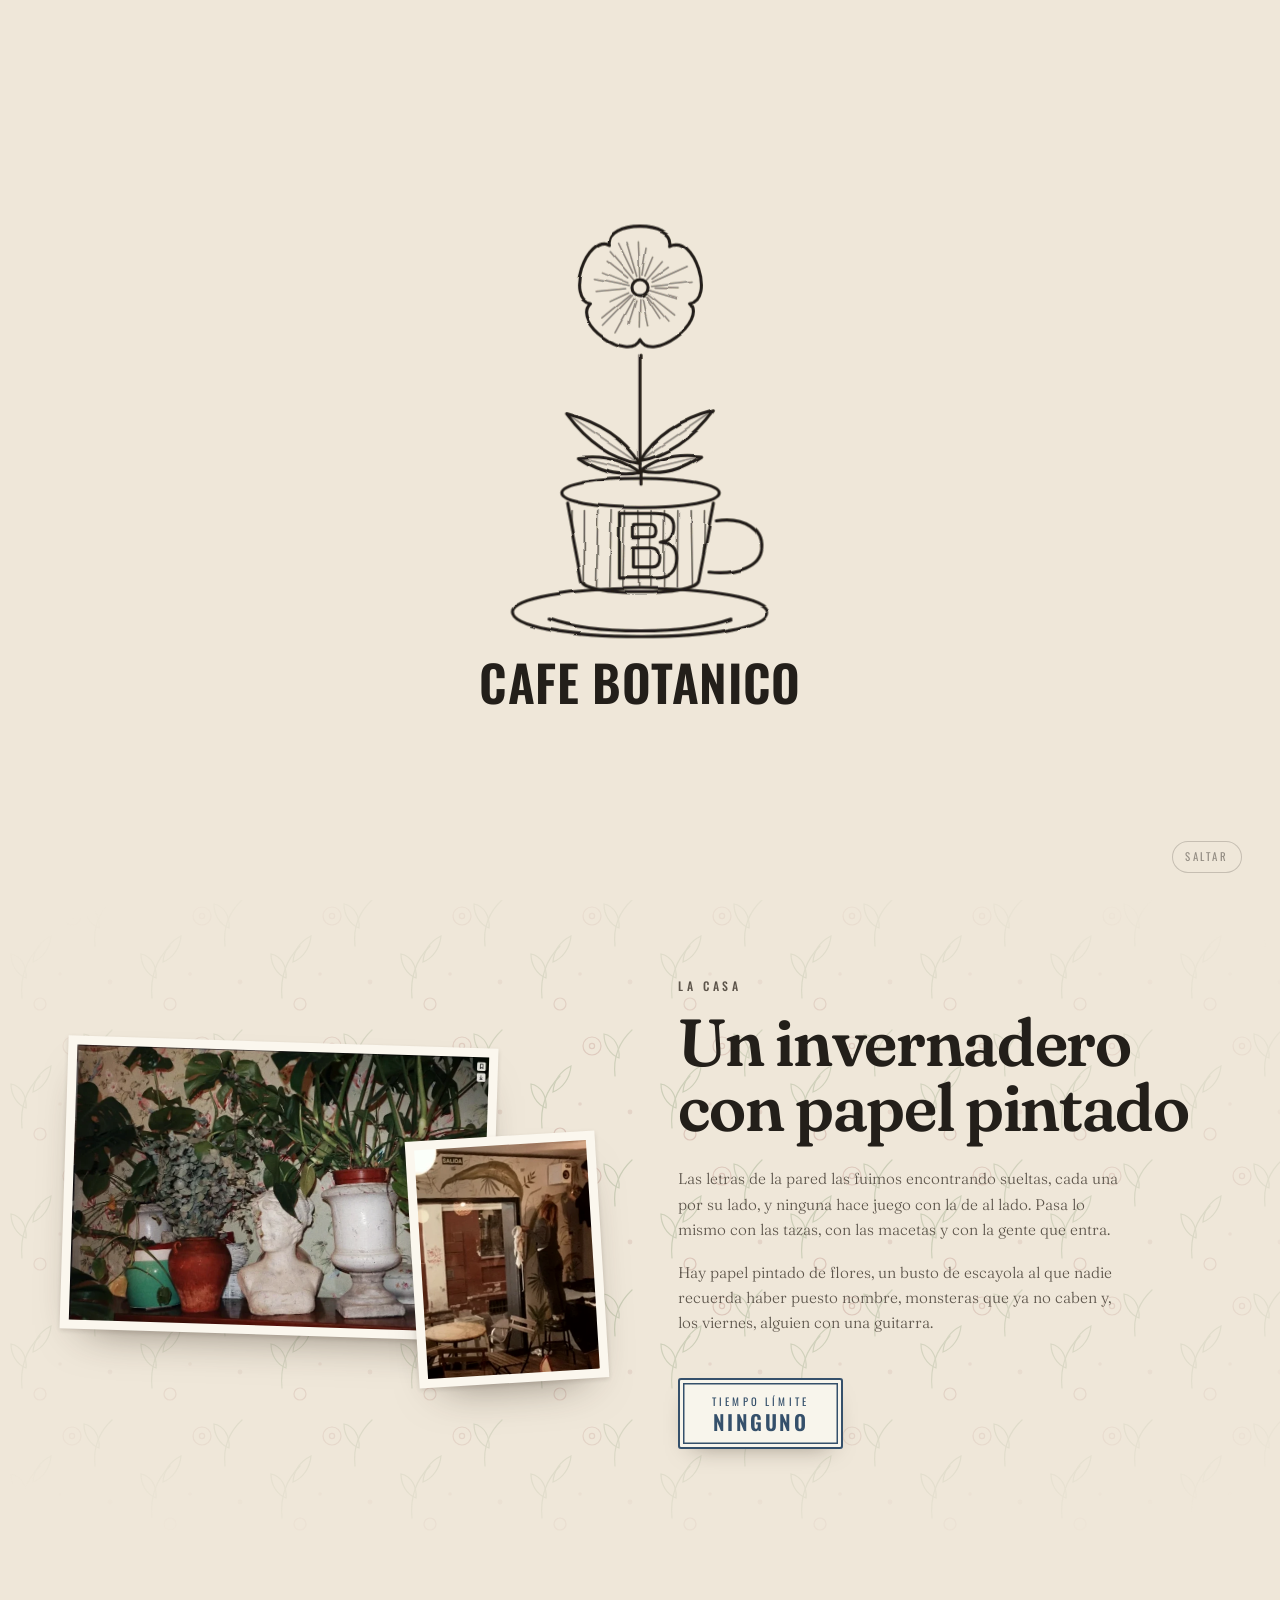
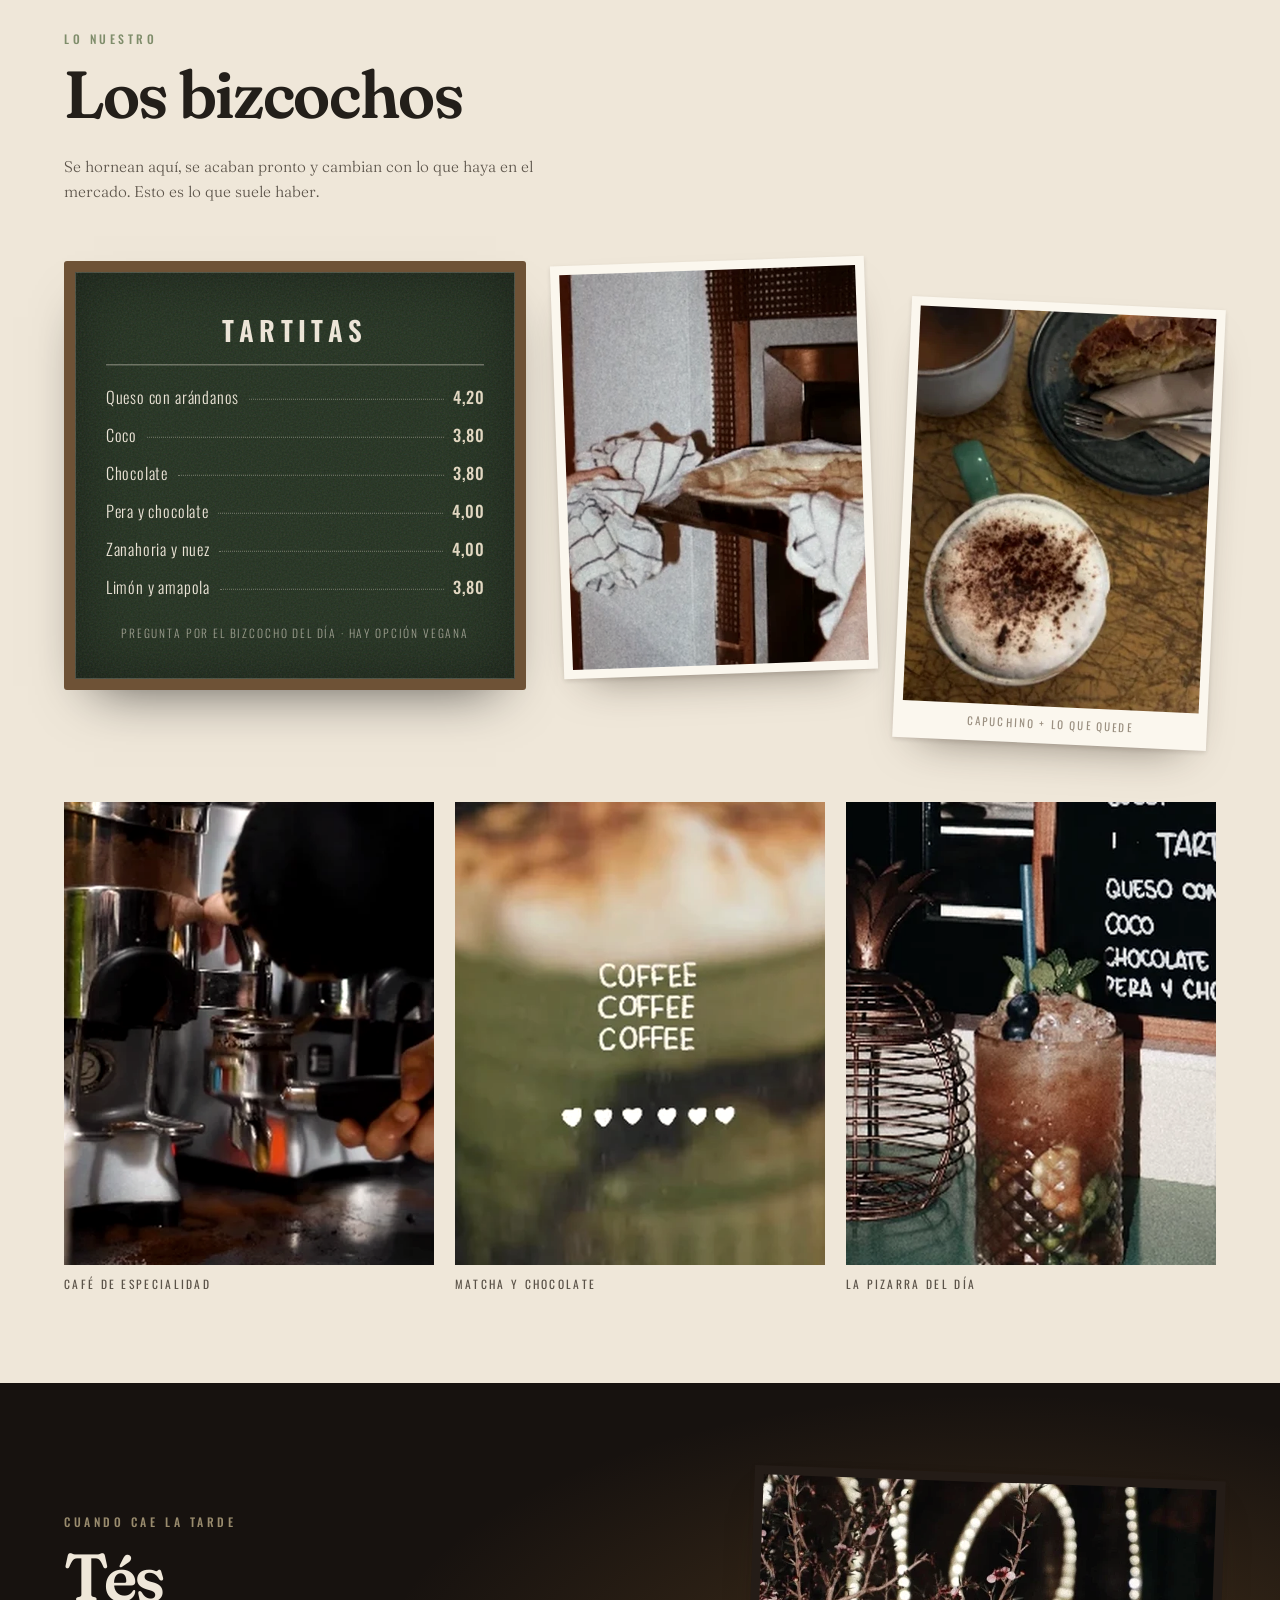
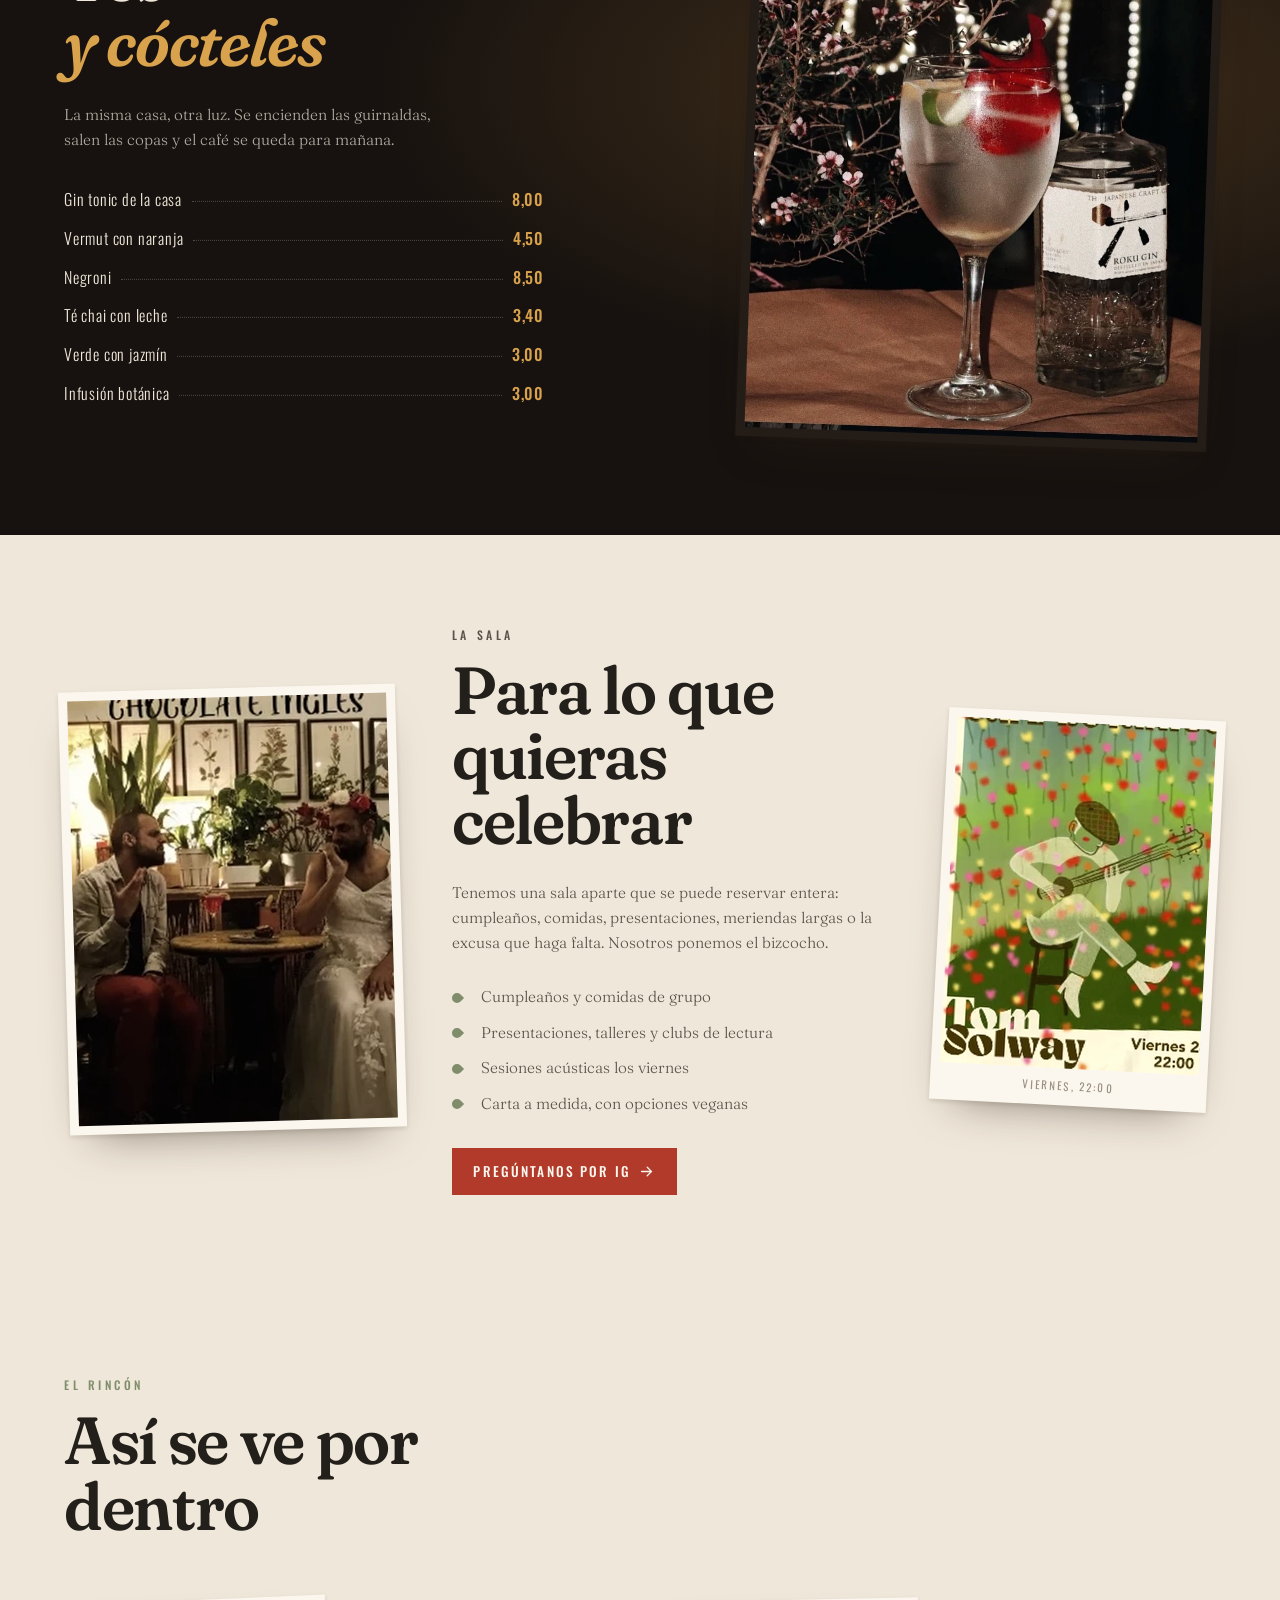
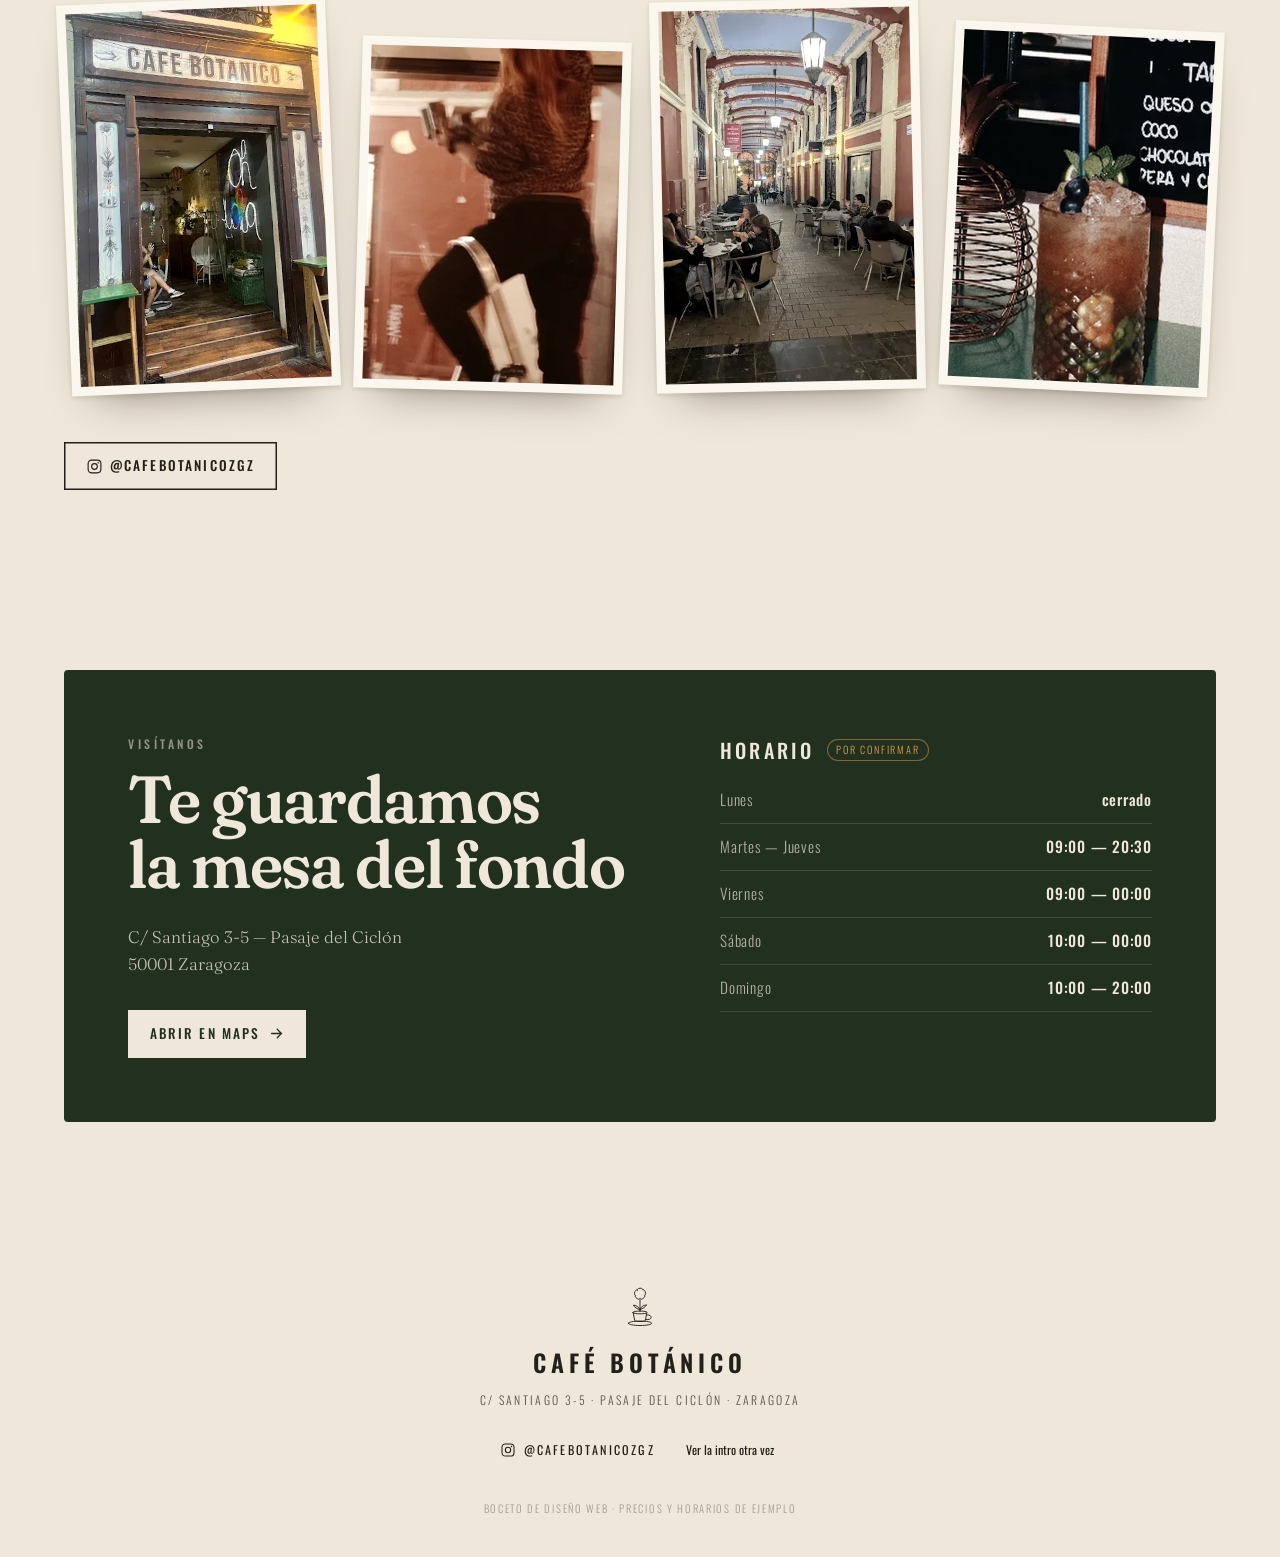
==== index.html @ 14e3fb08 "Rediseñar la web con la estética real del local Fuera la animación de la puerta: la intro es ahora s" ====
<!doctype html>
<html lang="es">
<head>
<meta charset="utf-8">
<meta name="viewport" content="width=device-width, initial-scale=1, viewport-fit=cover">
<title>Café Botánico — Zaragoza</title>
<meta name="description" content="Bizcochos caseros, plantas y café de especialidad en el Pasaje del Ciclón, Zaragoza. Tés, cócteles, sesiones acústicas y una sala para tus celebraciones.">
<meta name="theme-color" content="#EFE7D9">
<link rel="preconnect" href="https://fonts.googleapis.com">
<link rel="preconnect" href="https://fonts.gstatic.com" crossorigin>
<link href="https://fonts.googleapis.com/css2?family=Fraunces:ital,opsz,wght@0,9..144,300;0,9..144,400;0,9..144,600;0,9..144,800;1,9..144,300;1,9..144,600&family=Oswald:wght@400;500;600;700&display=swap" rel="stylesheet">
<link rel="stylesheet" href="assets/css/style.css">
</head>
<body>

<svg width="0" height="0" aria-hidden="true" style="position:absolute">
  <symbol id="mark" viewBox="0 0 300 320">
    <g fill="none" stroke="currentColor" stroke-width="7" stroke-linecap="round" stroke-linejoin="round">
      <path d="M96 212 C96 206 120 202 150 202 C180 202 204 206 204 212 C204 218 180 222 150 222 C120 222 96 218 96 212Z"/>
      <path d="M100 219 L110 272 C111 277 128 280 150 280 C172 280 189 277 190 272 L200 219"/>
      <path d="M202 231 C222 228 234 238 233 250 C232 262 217 268 197 266"/>
      <path d="M63 293 C63 284 102 277 150 277 C198 277 237 284 237 293 C237 303 198 310 150 310 C102 310 63 303 63 293Z"/>
      <path d="M150 206 L150 118"/>
      <path d="M150 192 C128 186 112 174 100 158 C124 158 142 172 150 192Z"/>
      <path d="M150 190 C172 184 188 172 200 156 C176 156 158 170 150 190Z"/>
      <path d="M129.1 43.3 C126.0 25.7 174.0 25.7 170.9 43.3 C186.7 34.9 201.5 80.5 183.8 83.0 C196.6 95.4 157.8 123.6 150.0 107.5 C142.2 123.6 103.4 95.4 116.2 83.0 C98.5 80.5 113.3 34.9 129.1 43.3 Z"/>
    </g>
  </symbol>
  <symbol id="ig" viewBox="0 0 24 24"><g fill="none" stroke="currentColor" stroke-width="1.6"><rect x="3" y="3" width="18" height="18" rx="5"/><circle cx="12" cy="12" r="4"/><circle cx="17.2" cy="6.8" r="1.1" fill="currentColor" stroke="none"/></g></symbol>
  <symbol id="arrow" viewBox="0 0 24 24"><g fill="none" stroke="currentColor" stroke-width="1.8" stroke-linecap="round"><path d="M5 12h14M13 6l6 6-6 6"/></g></symbol>
</svg>

<!-- ═══════════ INTRO: sólo el logo ═══════════ -->
<div class="intro" id="intro">
  <div class="intro__box" id="introBox">
    <svg class="logo" viewBox="0 0 300 366" role="img" aria-label="Café Botánico">
      <defs>
        <clipPath id="cuerpo">
          <path d="M100 219 L110 272 C111 277 128 280 150 280 C172 280 189 277 190 272 L200 219 Z"/>
        </clipPath>
        <filter id="lapiz" x="-12%" y="-12%" width="124%" height="124%">
          <feTurbulence type="fractalNoise" baseFrequency="0.035" numOctaves="2" seed="4" result="n"/>
          <feDisplacementMap in="SourceGraphic" in2="n" scale="2.1" xChannelSelector="R" yChannelSelector="G"/>
        </filter>
      </defs>
    
      <g class="logo__ink" filter="url(#lapiz)" fill="none" stroke="currentColor"
         stroke-width="2.1" stroke-linecap="round" stroke-linejoin="round">
    
        <!-- ░░ TAZA ░░ -->
        <g class="g-cup">
          <path class="d" d="M96 212 C96 206 120 202 150 202 C180 202 204 206 204 212 C204 218 180 222 150 222 C120 222 96 218 96 212Z"/>
          <path class="d body" d="M100 219 L110 272 C111 277 128 280 150 280 C172 280 189 277 190 272 L200 219"/>
          <path class="d" d="M202 231 C222 228 234 238 233 250 C232 262 217 268 197 266"/>
          <path class="d" d="M63 293 C63 284 102 277 150 277 C198 277 237 284 237 293 C237 303 198 310 150 310 C102 310 63 303 63 293Z"/>
          <path class="d" d="M88 298 C102 303 123 306 150 306 C177 306 198 303 212 298"/>
        </g>
        <g class="trama" clip-path="url(#cuerpo)">
          <line class="hair" x1="103.0" y1="224" x2="101.9" y2="276"/>
          <line class="hair" x1="112.1" y1="224" x2="112.0" y2="276"/>
          <line class="hair" x1="121.2" y1="224" x2="120.4" y2="276"/>
          <line class="hair" x1="130.3" y1="224" x2="129.4" y2="276"/>
          <line class="hair" x1="139.4" y1="224" x2="138.3" y2="276"/>
          <line class="hair" x1="148.5" y1="224" x2="149.1" y2="276"/>
          <line class="hair" x1="157.6" y1="224" x2="156.7" y2="276"/>
          <line class="hair" x1="166.7" y1="224" x2="166.1" y2="276"/>
          <line class="hair" x1="175.8" y1="224" x2="175.5" y2="276"/>
          <line class="hair" x1="184.9" y1="224" x2="185.8" y2="276"/>
          <line class="hair" x1="194.0" y1="224" x2="193.0" y2="276"/>
        </g>
    
        <!-- ░░ B perfilada ░░ -->
        <g class="g-b">
          <path class="d" d="M136 226 L136 270 L161 270 C170 270 175 265 175 256.5 C175 249.5 171 246 164.5 245.6 C170 245 173 241 173 235 C173 229 168.5 226 161 226 Z"/>
          <path class="d" d="M145.5 233.5 L145.5 242 L158 242 C160.5 242 161.5 240.5 161.5 238 C161.5 235.5 160.5 233.5 158 233.5 Z"/>
          <path class="d" d="M145.5 249.5 L145.5 262.5 L158.5 262.5 C161.5 262.5 163.5 260.5 163.5 256 C163.5 251.5 161.5 249.5 158.5 249.5 Z"/>
        </g>
    
        <!-- ░░ TALLO + HOJAS ░░ -->
        <g class="g-stem">
          <path class="d stem" d="M150 206 L150 118"/>
          <g class="leaves">
            <path class="d lf" d="M150.0 192.0 Q134.7 167.1 100.0 158.0 Q121.3 187.0 150.0 192.0 Z"/>
            <path class="d lf" d="M150.0 198.0 Q133.6 184.8 108.0 188.0 Q129.4 202.4 150.0 198.0 Z"/>
            <path class="d lf" d="M150.0 190.0 Q178.7 185.0 200.0 156.0 Q165.3 165.1 150.0 190.0 Z"/>
            <path class="d lf" d="M150.0 197.0 Q170.6 201.4 192.0 187.0 Q166.4 183.8 150.0 197.0 Z"/>
          </g>
        </g>
        <g class="venas">
          <line class="hair" x1="150.0" y1="192.0" x2="103.3" y2="160.2"/>
          <line class="hair" x1="150.0" y1="198.0" x2="111.9" y2="188.9"/>
          <line class="hair" x1="150.0" y1="190.0" x2="196.7" y2="158.2"/>
          <line class="hair" x1="150.0" y1="197.0" x2="188.1" y2="187.9"/>
        </g>
    
        <!-- ░░ FLOR ░░ -->
        <g class="g-flower">
          <path class="d petalos" d="M129.1 43.3 C126.0 25.7 174.0 25.7 170.9 43.3 C186.7 34.9 201.5 80.5 183.8 83.0 C196.6 95.4 157.8 123.6 150.0 107.5 C142.2 123.6 103.4 95.4 116.2 83.0 C98.5 80.5 113.3 34.9 129.1 43.3 Z"/>
          <circle class="d ojo" cx="150" cy="72" r="5.5"/>
          <g class="rayas">
          <line class="hair" x1="149.8" y1="65.3" x2="148.9" y2="40.9"/>
          <line class="hair" x1="151.3" y1="63.4" x2="154.1" y2="45.2"/>
          <line class="hair" x1="153.3" y1="64.1" x2="158.6" y2="51.2"/>
          <line class="hair" x1="154.1" y1="67.2" x2="165.2" y2="54.4"/>
          <line class="hair" x1="158.2" y1="66.1" x2="169.3" y2="58.2"/>
          <line class="hair" x1="158.3" y1="68.3" x2="182.2" y2="57.6"/>
          <line class="hair" x1="157.9" y1="71.2" x2="185.5" y2="68.3"/>
          <line class="hair" x1="160.3" y1="72.3" x2="176.0" y2="72.7"/>
          <line class="hair" x1="156.3" y1="73.9" x2="175.2" y2="79.5"/>
          <line class="hair" x1="155.4" y1="76.3" x2="173.6" y2="90.7"/>
          <line class="hair" x1="155.0" y1="78.0" x2="169.0" y2="94.8"/>
          <line class="hair" x1="153.4" y1="77.3" x2="163.5" y2="92.9"/>
          <line class="hair" x1="151.6" y1="80.0" x2="155.3" y2="97.9"/>
          <line class="hair" x1="149.9" y1="80.3" x2="149.5" y2="98.2"/>
          <line class="hair" x1="147.2" y1="81.1" x2="142.4" y2="96.3"/>
          <line class="hair" x1="145.9" y1="79.6" x2="133.6" y2="102.1"/>
          <line class="hair" x1="144.8" y1="77.3" x2="125.1" y2="97.6"/>
          <line class="hair" x1="143.7" y1="77.1" x2="124.7" y2="92.6"/>
          <line class="hair" x1="142.3" y1="75.6" x2="129.6" y2="81.5"/>
          <line class="hair" x1="140.2" y1="72.8" x2="120.1" y2="74.6"/>
          <line class="hair" x1="142.6" y1="70.5" x2="118.9" y2="65.7"/>
          <line class="hair" x1="141.7" y1="68.7" x2="123.7" y2="61.4"/>
          <line class="hair" x1="141.6" y1="65.3" x2="127.6" y2="54.1"/>
          <line class="hair" x1="146.0" y1="67.1" x2="129.7" y2="47.5"/>
          <line class="hair" x1="145.2" y1="62.1" x2="135.4" y2="41.9"/>
          <line class="hair" x1="147.8" y1="64.4" x2="141.1" y2="41.9"/>
          </g>
        </g>
      </g>
    
      <text class="logo__word" x="150" y="356" text-anchor="middle">CAFE BOTANICO</text>
    </svg>
  </div>
  <button class="intro__skip" id="skip" type="button">Saltar</button>
</div>

<!-- ═══════════ HEADER ═══════════ -->
<header class="hdr" id="hdr">
  <a class="hdr__brand" href="#top"><svg class="hdr__mark"><use href="#mark"/></svg><span>Café Botánico</span></a>
  <nav class="hdr__nav">
    <a href="#casa">La casa</a>
    <a href="#bizcochos">Bizcochos</a>
    <a href="#noche">Tés y cócteles</a>
    <a href="#sala">La sala</a>
    <a href="#visita">Visítanos</a>
  </nav>
  <a class="hdr__ig" href="https://www.instagram.com/cafebotanicozgz/" target="_blank" rel="noopener" aria-label="Instagram"><svg><use href="#ig"/></svg></a>
  <button class="hdr__burger" id="burger" type="button" aria-label="Menú"><i></i><i></i></button>
</header>
<div class="drawer" id="drawer">
  <a href="#casa">La casa</a><a href="#bizcochos">Bizcochos</a><a href="#noche">Tés y cócteles</a>
  <a href="#sala">La sala</a><a href="#visita">Visítanos</a>
  <a href="https://www.instagram.com/cafebotanicozgz/" target="_blank" rel="noopener">@cafebotanicozgz</a>
</div>

<main id="top">

<!-- ═══════════ HERO ═══════════ -->
<section class="hero">
  <div class="hero__txt">
    <p class="kicker rv">Pasaje del Ciclón · Zaragoza</p>
    <p class="hero__cafe rv">Café</p>
    <h1 class="word rv" aria-label="Botánico">
      <span class="l l1">B</span><span class="l l2">O</span><span class="l l3">T</span><span class="l l4">Á</span><span class="l l5">N</span><span class="l l6">I</span><span class="l l7">C</span><span class="l l8">O</span>
    </h1>
    <p class="lead rv">Bizcochos y tartitas que salen del horno aquí mismo. Café por la mañana, té por la tarde y cócteles cuando el pasaje se queda a media luz.</p>
    <div class="row rv">
      <a class="btn" href="#bizcochos">Los bizcochos <svg><use href="#arrow"/></svg></a>
      <a class="btn btn--line" href="#sala">Reservar la sala</a>
    </div>
  </div>

  <div class="hero__pic rv">
    <figure class="print print--tape" style="--rot:-2.2deg">
      <img src="assets/img/letras.webp" alt="Pared del café con las letras de BOTANICO recuperadas, cada una de un tipo distinto, entre plantas" width="909" height="480">
      <figcaption>la pared de las letras</figcaption>
    </figure>
    <svg class="hero__seal" viewBox="0 0 300 320" aria-hidden="true"><use href="#mark"/></svg>
  </div>
</section>

<!-- ═══════════ CINTA ═══════════ -->
<div class="tape" aria-hidden="true">
  <div class="tape__row">
    <span>bizcochos caseros ✿ café de especialidad ✿ tés ✿ cócteles ✿ sesiones acústicas ✿ mucha planta ✿ </span>
    <span>bizcochos caseros ✿ café de especialidad ✿ tés ✿ cócteles ✿ sesiones acústicas ✿ mucha planta ✿ </span>
  </div>
</div>

<!-- ═══════════ LA CASA ═══════════ -->
<section class="sec casa" id="casa">
  <div class="casa__pics">
    <figure class="print rv" style="--rot:1.8deg">
      <img src="assets/img/papel.webp" alt="Rincón del café: papel pintado floral, un busto de escayola y macetas de barro entre monsteras" width="910" height="607">
    </figure>
    <figure class="print print--sm rv" style="--rot:-3.5deg">
      <img src="assets/img/sala.webp" alt="Interior del café con mural pintado y mesas redondas">
    </figure>
  </div>
  <div class="casa__txt">
    <p class="kicker rv">La casa</p>
    <h2 class="rv">Un invernadero<br>con papel pintado</h2>
    <p class="rv">Las letras de la pared las fuimos encontrando sueltas, cada una por su lado, y ninguna hace juego con la de al lado. Pasa lo mismo con las tazas, con las macetas y con la gente que entra.</p>
    <p class="rv">Hay papel pintado de flores, un busto de escayola al que nadie recuerda haber puesto nombre, monsteras que ya no caben y, los viernes, alguien con una guitarra.</p>
    <div class="plaque rv">
      <span>Tiempo límite</span>
      <strong>ninguno</strong>
    </div>
  </div>
</section>

<!-- ═══════════ BIZCOCHOS ═══════════ -->
<section class="sec bizco" id="bizcochos">
  <header class="head rv">
    <p class="kicker">Lo nuestro</p>
    <h2>Los bizcochos</h2>
    <p class="sub">Se hornean aquí, se acaban pronto y cambian con lo que haya en el mercado. Esto es lo que suele haber.</p>
  </header>

  <div class="bizco__grid">
    <div class="board rv">
      <p class="board__t">Tartitas</p>
      <ul class="board__list">
        <li><span>Queso con arándanos</span><b>4,20</b></li>
        <li><span>Coco</span><b>3,80</b></li>
        <li><span>Chocolate</span><b>3,80</b></li>
        <li><span>Pera y chocolate</span><b>4,00</b></li>
        <li><span>Zanahoria y nuez</span><b>4,00</b></li>
        <li><span>Limón y amapola</span><b>3,80</b></li>
      </ul>
      <p class="board__note">Pregunta por el bizcocho del día · hay opción vegana</p>
    </div>

    <figure class="print rv" style="--rot:-2deg">
      <img src="assets/img/bizcocho.webp" alt="Una tarta recién sacada del horno, sostenida con un paño de cocina">
    </figure>
    <figure class="print rv" style="--rot:2.6deg">
      <img src="assets/img/tarta.webp" alt="Capuchino y un trozo de tarta sobre una mesa verde">
      <figcaption>capuchino + lo que quede</figcaption>
    </figure>
  </div>

  <div class="strip">
    <div class="strip__i rv"><img src="assets/img/barra.webp" alt="Preparando un café en la máquina de espresso"><p>Café de especialidad</p></div>
    <div class="strip__i rv"><img src="assets/img/matcha.webp" alt="Matcha latte"><p>Matcha y chocolate</p></div>
    <div class="strip__i rv"><img src="assets/img/pizarra.webp" alt="Pizarra con las tartitas del día"><p>La pizarra del día</p></div>
  </div>
</section>

<!-- ═══════════ NOCHE ═══════════ -->
<section class="noche" id="noche">
  <div class="noche__in">
    <div class="noche__txt">
      <p class="kicker rv">Cuando cae la tarde</p>
      <h2 class="rv">Tés<br><em>y cócteles</em></h2>
      <p class="rv">La misma casa, otra luz. Se encienden las guirnaldas, salen las copas y el café se queda para mañana.</p>
      <ul class="list rv">
        <li><span>Gin tonic de la casa</span><b>8,00</b></li>
        <li><span>Vermut con naranja</span><b>4,50</b></li>
        <li><span>Negroni</span><b>8,50</b></li>
        <li><span>Té chai con leche</span><b>3,40</b></li>
        <li><span>Verde con jazmín</span><b>3,00</b></li>
        <li><span>Infusión botánica</span><b>3,00</b></li>
      </ul>
    </div>
    <figure class="print print--dark rv" style="--rot:2deg">
      <img src="assets/img/coctel.webp" alt="Copa con una flor roja junto a una botella de ginebra, con guirnaldas de luces al fondo" width="707" height="863">
    </figure>
  </div>
</section>

<!-- ═══════════ LA SALA ═══════════ -->
<section class="sec sala" id="sala">
  <figure class="print rv" style="--rot:-1.6deg">
    <img src="assets/img/pareja.webp" alt="Dos personas celebrando en el café, entre láminas botánicas enmarcadas">
  </figure>
  <div class="sala__txt">
    <p class="kicker rv">La sala</p>
    <h2 class="rv">Para lo que<br>quieras celebrar</h2>
    <p class="rv">Tenemos una sala aparte que se puede reservar entera: cumpleaños, comidas, presentaciones, meriendas largas o la excusa que haga falta. Nosotros ponemos el bizcocho.</p>
    <ul class="ticks rv">
      <li>Cumpleaños y comidas de grupo</li>
      <li>Presentaciones, talleres y clubs de lectura</li>
      <li>Sesiones acústicas los viernes</li>
      <li>Carta a medida, con opciones veganas</li>
    </ul>
    <a class="btn rv" href="https://www.instagram.com/cafebotanicozgz/" target="_blank" rel="noopener">Pregúntanos por IG <svg><use href="#arrow"/></svg></a>
  </div>
  <figure class="print print--sm rv" style="--rot:3deg">
    <img src="assets/img/cartel.webp" alt="Cartel de una sesión acústica en Café Botánico">
    <figcaption>viernes, 22:00</figcaption>
  </figure>
</section>

<!-- ═══════════ MURO ═══════════ -->
<section class="sec muro">
  <header class="head rv">
    <p class="kicker">El rincón</p>
    <h2>Así se ve por dentro</h2>
  </header>
  <div class="wall">
    <figure class="print rv" style="--rot:-2.4deg"><img src="assets/img/fachada.webp" alt="Fachada de Café Botánico con la puerta abierta"></figure>
    <figure class="print rv" style="--rot:1.6deg"><img src="assets/img/musica.webp" alt="Alguien tocando la guitarra en el café"></figure>
    <figure class="print rv" style="--rot:-1.2deg"><img src="assets/img/porches.webp" alt="Las mesas bajo los arcos del Pasaje del Ciclón"></figure>
    <figure class="print rv" style="--rot:2.8deg"><img src="assets/img/pizarra.webp" alt="La pizarra con las tartitas del día"></figure>
  </div>
  <a class="btn btn--line mid" href="https://www.instagram.com/cafebotanicozgz/" target="_blank" rel="noopener"><svg><use href="#ig"/></svg> @cafebotanicozgz</a>
</section>

<!-- ═══════════ VISITA ═══════════ -->
<section class="sec visita" id="visita">
  <div class="visita__card">
    <div>
      <p class="kicker rv">Visítanos</p>
      <h2 class="rv">Te guardamos<br>la mesa del fondo</h2>
      <p class="addr rv">C/ Santiago 3-5 — Pasaje del Ciclón<br>50001 Zaragoza</p>
      <div class="row rv">
        <a class="btn" href="https://maps.google.com/?q=Caf%C3%A9+Bot%C3%A1nico+Calle+Santiago+3+Zaragoza" target="_blank" rel="noopener">Abrir en Maps <svg><use href="#arrow"/></svg></a>
      </div>
    </div>
    <div class="rv">
      <p class="hrs__t">Horario <span class="ph">por confirmar</span></p>
      <ul class="hrs">
        <li><span>Lunes</span><b>cerrado</b></li>
        <li><span>Martes — Jueves</span><b>09:00 — 20:30</b></li>
        <li><span>Viernes</span><b>09:00 — 00:00</b></li>
        <li><span>Sábado</span><b>10:00 — 00:00</b></li>
        <li><span>Domingo</span><b>10:00 — 20:00</b></li>
      </ul>
    </div>
  </div>
</section>

</main>

<footer class="ftr">
  <svg class="ftr__mark"><use href="#mark"/></svg>
  <p class="ftr__name">Café Botánico</p>
  <p class="ftr__sub">C/ Santiago 3-5 · Pasaje del Ciclón · Zaragoza</p>
  <div class="ftr__links">
    <a href="https://www.instagram.com/cafebotanicozgz/" target="_blank" rel="noopener"><svg><use href="#ig"/></svg> @cafebotanicozgz</a>
    <button type="button" id="replay">Ver la intro otra vez</button>
  </div>
  <p class="ftr__note">Boceto de diseño web · precios y horarios de ejemplo</p>
</footer>

<script src="assets/js/main.js"></script>
</body>
</html>
---- assets/css/style.css ----
/* ══════════════════════════════════════════════════════════════
   CAFÉ BOTÁNICO · Zaragoza
   Estética: pared de gotelé, letras de rastro, papel pintado,
   copias de laboratorio con cinta, pizarra y grano de carrete.
   ══════════════════════════════════════════════════════════════ */

:root{
  --paper:#EFE7D9;        /* pared crema */
  --paper-2:#E5DAC6;
  --card:#FBF7EE;         /* papel de la copia */
  --ink:#231F1A;          /* negro de las letras */
  --ink-soft:#5B5349;
  --red:#B23A2B;          /* letras rojas, macetas, tapa */
  --clay:#B0674A;
  --green:#22301F;        /* monstera / pizarra */
  --sage:#7F8D6B;
  --blue:#93A8B2;         /* la C azul, los jarrones */
  --pink:#C9A49B;         /* papel pintado */
  --night:#17120F;

  --serif:'Fraunces',Georgia,serif;
  --cond:'Oswald',Impact,sans-serif;

  --pad:clamp(20px,5vw,86px);
  --e:cubic-bezier(.22,1,.36,1);
}

*,*::before,*::after{box-sizing:border-box}
html{-webkit-text-size-adjust:100%;scroll-behavior:smooth}
body{
  margin:0;color:var(--ink);background:var(--paper);
  font-family:var(--serif);font-weight:300;font-size:clamp(15.5px,1.05vw,17.5px);
  line-height:1.62;overflow-x:hidden;
}
body.lock{overflow:hidden}
img{display:block;max-width:100%}
a{color:inherit;text-decoration:none}
button{font:inherit;color:inherit;background:none;border:0;cursor:pointer}
svg{display:block}
::selection{background:var(--red);color:var(--paper)}

/* ── grano de carrete sobre todo ── */
body::after{
  content:'';position:fixed;inset:0;z-index:900;pointer-events:none;
  opacity:.14;mix-blend-mode:multiply;
  background-image:url("data:image/svg+xml,%3Csvg xmlns='http://www.w3.org/2000/svg' width='200' height='200'%3E%3Cfilter id='n'%3E%3CfeTurbulence type='fractalNoise' baseFrequency='.9' numOctaves='4'/%3E%3C/filter%3E%3Crect width='100%25' height='100%25' filter='url(%23n)'/%3E%3C/svg%3E");
}
/* ── luz difusa de la pared ── */
body::before{
  content:'';position:fixed;inset:0;z-index:-1;
  background:radial-gradient(120% 90% at 22% 8%,#F7F1E5 0%,var(--paper) 45%,#E7DCC8 100%);
}

/* ══════════ TIPOGRAFÍA ══════════ */
h1,h2{margin:0;line-height:.98;letter-spacing:-.02em;font-weight:400}
h2{
  font-family:var(--serif);font-size:clamp(2.3rem,5.2vw,4.4rem);
  font-variation-settings:'SOFT' 60,'WONK' 1;font-weight:600;padding-bottom:.06em;
}
h2 em{font-style:italic;color:var(--red);font-weight:600}
p{margin:0 0 1.15em}
h2 + p,h2 + .sub,h2 + .addr,h2 + .lead{margin-top:1.4rem}

.kicker{
  font-family:var(--cond);font-weight:500;font-size:.74rem;
  letter-spacing:.3em;text-transform:uppercase;color:var(--sage);
  margin:0 0 1.2em;
}
.lead{font-size:clamp(1.02rem,1.3vw,1.2rem);color:var(--ink-soft);max-width:36ch}
.sub{color:var(--ink-soft);max-width:48ch}

/* ══════════ BOTONES ══════════ */
.row{display:flex;flex-wrap:wrap;gap:.75rem;margin-top:2rem}
.btn{
  display:inline-flex;align-items:center;gap:.55em;
  font-family:var(--cond);font-weight:500;font-size:.84rem;
  letter-spacing:.16em;text-transform:uppercase;
  padding:.95em 1.6em;background:var(--red);color:#FBF7EE;
  transition:background .35s,transform .35s var(--e);
}
.btn svg{width:17px;height:17px;transition:transform .35s var(--e)}
.btn:hover{background:var(--ink);transform:translateY(-2px)}
.btn:hover svg{transform:translateX(4px)}
.btn--line{background:transparent;color:var(--ink);box-shadow:inset 0 0 0 1.5px var(--ink)}
.btn--line:hover{background:var(--ink);color:var(--paper)}
.mid{margin:3.2rem auto 0;width:max-content}

/* ══════════ COPIAS DE FOTO ══════════ */
.print{
  position:relative;margin:0;background:var(--card);padding:9px;
  box-shadow:0 22px 46px -26px rgba(45,33,22,.6),0 2px 5px rgba(45,33,22,.13);
  transform:rotate(var(--rot,0deg));
  transition:transform .65s var(--e),box-shadow .65s var(--e);
}
.print img{width:100%;height:100%;object-fit:cover;
  filter:saturate(.9) contrast(1.06) sepia(.08)}
.print figcaption{
  font-family:var(--cond);font-weight:400;font-size:.68rem;letter-spacing:.2em;
  text-transform:uppercase;color:#9B9081;text-align:center;padding:.85em .2em .15em;
}
.print:hover{transform:rotate(0deg) translateY(-5px);
  box-shadow:0 34px 60px -28px rgba(45,33,22,.62),0 2px 5px rgba(45,33,22,.13)}
.print--tape::before{
  content:'';position:absolute;top:-15px;left:50%;width:118px;height:30px;
  transform:translateX(-50%) rotate(-2.5deg);
  background:linear-gradient(180deg,rgba(226,210,176,.86),rgba(212,194,158,.82));
  box-shadow:0 1px 4px rgba(0,0,0,.14);
  clip-path:polygon(3% 0,97% 4%,100% 96%,0 100%);
}
.print--dark{background:#241C17}
.print--dark figcaption{color:#8A7B6B}

/* ══════════ HEADER ══════════ */
.hdr{
  position:fixed;top:0;left:0;right:0;z-index:500;
  display:flex;align-items:center;gap:2rem;
  padding:clamp(13px,2vw,24px) var(--pad);
  transition:background .45s,padding .45s var(--e),box-shadow .45s;
}
.hdr.stuck{background:rgba(239,231,217,.9);backdrop-filter:blur(12px);
  padding-top:10px;padding-bottom:10px;box-shadow:0 1px 0 rgba(35,31,26,.14)}
.hdr__brand{display:flex;align-items:center;gap:.65rem;margin-right:auto;
  font-family:var(--cond);font-weight:600;font-size:.95rem;letter-spacing:.1em;text-transform:uppercase}
.hdr__mark{width:23px;height:25px;color:var(--ink)}
.hdr__nav{display:flex;gap:1.9rem;font-family:var(--cond);font-weight:400;
  font-size:.76rem;letter-spacing:.18em;text-transform:uppercase}
.hdr__nav a{position:relative;padding:.3em 0}
.hdr__nav a::after{content:'';position:absolute;left:0;bottom:0;height:1.5px;width:0;
  background:var(--red);transition:width .4s var(--e)}
.hdr__nav a:hover::after{width:100%}
.hdr__ig svg{width:19px;height:19px}
.hdr__ig{opacity:.7;transition:opacity .3s}
.hdr__ig:hover{opacity:1}
.hdr__burger{display:none;width:28px;height:17px;flex-direction:column;justify-content:space-between}
.hdr__burger i{display:block;height:1.6px;background:currentColor;transition:transform .4s var(--e)}
.hdr.open .hdr__burger i:nth-child(1){transform:translateY(7.7px) rotate(45deg)}
.hdr.open .hdr__burger i:nth-child(2){transform:translateY(-7.7px) rotate(-45deg)}
.drawer{
  position:fixed;inset:0;z-index:490;background:var(--paper);
  display:flex;flex-direction:column;align-items:center;justify-content:center;gap:1.1rem;
  font-family:var(--cond);font-weight:500;font-size:1.7rem;letter-spacing:.06em;text-transform:uppercase;
  opacity:0;pointer-events:none;transition:opacity .4s var(--e);
}
.drawer.on{opacity:1;pointer-events:auto}

/* ══════════ HERO ══════════ */
.hero{
  display:grid;grid-template-columns:1.1fr .9fr;align-items:center;
  gap:clamp(26px,5vw,80px);
  padding:clamp(120px,16vh,180px) var(--pad) clamp(60px,9vh,100px);
}
.hero__cafe{
  font-family:var(--serif);font-weight:300;font-style:italic;
  font-size:clamp(1.6rem,3.4vw,2.9rem);color:var(--ink-soft);
  margin:0 0 -.12em;padding-left:.12em;
}

/* letras desparejadas, como las de la pared */
.word{display:flex;flex-wrap:wrap;align-items:flex-end;
  font-size:clamp(3.4rem,10.5vw,8.4rem);line-height:.92;margin:0 0 .3em}
.word .l{display:inline-block;transform-origin:50% 90%;margin-right:.035em}
.word .l:last-child{margin-right:0}
.l1{font-family:var(--cond);font-weight:700;color:var(--ink);transform:rotate(-3deg);margin-right:.07em}
.l2{font-family:var(--serif);font-weight:300;color:var(--blue);font-size:1.06em;transform:rotate(2deg) translateY(.02em)}
.l3{font-family:var(--cond);font-weight:600;color:var(--red);font-size:1.12em;transform:rotate(-1deg) translateY(-.03em);margin-right:.06em}
.l4{font-family:var(--serif);font-weight:800;font-variation-settings:'WONK' 1,'SOFT' 100;color:var(--ink);font-size:.95em;transform:rotate(3deg)}
.l5{font-family:var(--cond);font-weight:400;color:var(--sage);font-size:.8em;transform:rotate(-2deg) translateY(-.06em);margin-right:.08em}
.l6{font-family:var(--serif);font-weight:600;font-style:italic;color:var(--red);font-size:1.08em;transform:rotate(4deg);margin-right:.09em}
.l7{font-family:var(--cond);font-weight:500;color:var(--blue);font-size:.92em;transform:rotate(-4deg) translateY(.02em);margin-right:.07em}
.l8{font-family:var(--serif);font-weight:600;color:var(--clay);font-size:1.04em;transform:rotate(1.5deg)}

.hero__pic{position:relative;justify-self:center;width:min(100%,470px)}
.hero__pic .print img{aspect-ratio:909/480}
.hero__seal{
  position:absolute;right:-6%;bottom:-13%;width:clamp(74px,8.5vw,112px);
  color:var(--ink);opacity:.85;
  animation:sway 9s ease-in-out infinite;
}
@keyframes sway{0%,100%{transform:rotate(-3deg)}50%{transform:rotate(3deg)}}

/* ══════════ CINTA ══════════ */
.tape{overflow:hidden;background:var(--red);color:#F6EEDF;
  padding:.85em 0;transform:rotate(-.7deg) scale(1.04);margin:1.5rem 0}
.tape__row{display:flex;width:max-content;animation:slide 38s linear infinite}
.tape__row span{padding-right:2rem;white-space:nowrap;
  font-family:var(--cond);font-weight:400;font-size:.8rem;letter-spacing:.26em;text-transform:uppercase}
@keyframes slide{to{transform:translateX(-50%)}}

/* ══════════ SECCIONES ══════════ */
.sec{padding:clamp(66px,10vh,135px) var(--pad)}
.head{max-width:52ch;margin-bottom:clamp(34px,4.5vw,60px)}

/* ── La casa, con papel pintado al fondo ── */
.casa{position:relative;display:grid;grid-template-columns:1fr 1fr;
  gap:clamp(30px,6vw,86px);align-items:center}
.casa::before{
  content:'';position:absolute;inset:0;z-index:-1;opacity:.5;
  background-image:url("data:image/svg+xml,%3Csvg xmlns='http://www.w3.org/2000/svg' width='130' height='130' viewBox='0 0 130 130'%3E%3Cg fill='none' stroke='%23A9B596' stroke-width='1.2' stroke-linecap='round'%3E%3Cpath d='M22 112 C20 92 26 74 40 60'/%3E%3Cpath d='M26 92 C16 88 11 78 11 68 C21 70 27 80 26 92Z'/%3E%3Cpath d='M33 76 C34 64 41 55 51 50 C50 62 43 72 33 76Z'/%3E%3Cpath d='M95 60 C93 42 99 26 112 14'/%3E%3Cpath d='M99 42 C89 38 84 28 84 18 C94 20 100 30 99 42Z'/%3E%3C/g%3E%3Cg fill='none' stroke='%23C9A49B' stroke-width='1.2'%3E%3Ccircle cx='72' cy='30' r='9'/%3E%3Ccircle cx='72' cy='30' r='2.6'/%3E%3Ccircle cx='40' cy='118' r='6'/%3E%3C/g%3E%3Cg fill='%23C9A49B' opacity='.55'%3E%3Ccircle cx='110' cy='96' r='2.4'/%3E%3Ccircle cx='60' cy='88' r='1.8'/%3E%3C/g%3E%3C/svg%3E");
  -webkit-mask-image:radial-gradient(90% 75% at 50% 50%,#000 25%,transparent 78%);
  mask-image:radial-gradient(90% 75% at 50% 50%,#000 25%,transparent 78%);
}
.casa__pics{position:relative;padding-bottom:3rem}
.casa__pics .print:first-child{width:min(100%,430px)}
.casa__pics .print:first-child img{aspect-ratio:910/607}
.print--sm{position:absolute;right:0;bottom:0;width:min(46%,190px)}
.print--sm img{aspect-ratio:3/4}
.casa__txt p{color:var(--ink-soft);max-width:44ch}

/* placa esmaltada */
.plaque{
  display:inline-flex;flex-direction:column;align-items:center;gap:.1rem;
  margin-top:1.6rem;padding:.9rem 2.1rem;background:#F8F5EC;
  box-shadow:inset 0 0 0 2px #35506B,inset 0 0 0 5px #F8F5EC,inset 0 0 0 6.5px #35506B,
             0 10px 24px -14px rgba(45,33,22,.5);
  border-radius:3px;transform:rotate(-1.2deg);
}
.plaque span{font-family:var(--cond);font-weight:400;font-size:.66rem;
  letter-spacing:.3em;text-transform:uppercase;color:#35506B}
.plaque strong{font-family:var(--cond);font-weight:600;font-size:1.3rem;
  letter-spacing:.12em;text-transform:uppercase;color:#35506B;line-height:1.1}

/* ── Bizcochos ── */
.bizco__grid{display:grid;grid-template-columns:1.25fr .85fr .85fr;
  gap:clamp(18px,2.4vw,38px);align-items:start}
.bizco__grid .print img{aspect-ratio:3/4}
.bizco__grid .print:nth-of-type(2){margin-top:2.6rem}

.board{
  position:relative;background:var(--green);color:#EFE7D9;
  padding:clamp(26px,2.8vw,42px) clamp(22px,2.4vw,38px);
  border:11px solid #6E5236;border-radius:3px;
  box-shadow:inset 0 0 0 1px rgba(239,231,217,.22),
             inset 0 0 60px rgba(0,0,0,.45),
             0 26px 54px -30px rgba(0,0,0,.7);
}
.board::after{
  content:'';position:absolute;inset:0;pointer-events:none;opacity:.12;
  background-image:url("data:image/svg+xml,%3Csvg xmlns='http://www.w3.org/2000/svg' width='200' height='200'%3E%3Cfilter id='c'%3E%3CfeTurbulence type='fractalNoise' baseFrequency='.55' numOctaves='3'/%3E%3C/filter%3E%3Crect width='100%25' height='100%25' filter='url(%23c)'/%3E%3C/svg%3E");
}
.board__t{font-family:var(--cond);font-weight:600;font-size:1.7rem;
  letter-spacing:.2em;text-transform:uppercase;text-align:center;
  margin:0 0 1.3rem;padding-bottom:.7rem;
  box-shadow:0 1.5px 0 rgba(239,231,217,.35)}
.board__list{list-style:none;margin:0;padding:0;display:grid;gap:.72rem}
.board__list li{display:flex;align-items:baseline;gap:.6rem;
  font-family:var(--cond);font-weight:300;font-size:1.02rem;letter-spacing:.05em}
.board__list li span{display:flex;align-items:baseline;gap:.6rem;flex:1;min-width:0}
.board__list li span::after{content:'';flex:1;border-bottom:1px dotted rgba(239,231,217,.4);
  transform:translateY(-.26em)}
.board__list li b{font-weight:500;font-variant-numeric:tabular-nums;color:#E4D9C2}
.board__note{margin:1.5rem 0 0;font-family:var(--cond);font-weight:300;
  font-size:.72rem;letter-spacing:.16em;text-transform:uppercase;
  text-align:center;color:rgba(239,231,217,.6)}

.strip{display:grid;grid-template-columns:repeat(3,1fr);gap:clamp(12px,1.6vw,24px);
  margin-top:clamp(34px,4.5vw,64px)}
.strip__i img{width:100%;aspect-ratio:4/5;object-fit:cover;
  filter:saturate(.9) contrast(1.06) sepia(.08)}
.strip__i p{margin:.85em 0 0;font-family:var(--cond);font-weight:400;font-size:.72rem;
  letter-spacing:.2em;text-transform:uppercase;color:var(--ink-soft)}

/* ── Noche ── */
.noche{background:var(--night);color:#EFE7D9;padding:clamp(66px,10vh,135px) var(--pad);
  position:relative;overflow:hidden}
.noche::before{content:'';position:absolute;inset:0;
  background:radial-gradient(70% 55% at 78% 40%,rgba(190,132,62,.26),transparent 70%)}
.noche__in{position:relative;display:grid;grid-template-columns:1fr .78fr;
  gap:clamp(30px,6vw,90px);align-items:center;max-width:1240px;margin:0 auto}
.noche .kicker{color:#9A8C6E}
.noche h2 em{color:#D9A24C}
.noche p{color:rgba(239,231,217,.72);max-width:40ch}
.noche__in .print img{aspect-ratio:707/863}
.list{list-style:none;margin:2.2rem 0 0;padding:0;display:grid;gap:.8rem;max-width:30rem}
.list li{display:flex;align-items:baseline;gap:.6rem;
  font-family:var(--cond);font-weight:300;font-size:1rem;letter-spacing:.05em}
.list li span{display:flex;align-items:baseline;gap:.6rem;flex:1;min-width:0}
.list li span::after{content:'';flex:1;border-bottom:1px dotted rgba(239,231,217,.26);
  transform:translateY(-.26em)}
.list li b{font-weight:500;font-variant-numeric:tabular-nums;color:#D9A24C}

/* ── La sala ── */
.sala{display:grid;grid-template-columns:.85fr 1.1fr .7fr;
  gap:clamp(24px,4vw,64px);align-items:center}
.sala > .print:first-child img{aspect-ratio:3/4}
.sala .print--sm{position:static;width:100%}
.sala__txt p{color:var(--ink-soft);max-width:42ch}
.ticks{list-style:none;margin:1.8rem 0 0;padding:0;display:grid;gap:.65rem}
.ticks li{position:relative;padding-left:1.8rem;font-size:.97rem;color:var(--ink-soft)}
.ticks li::before{content:'';position:absolute;left:0;top:.56em;width:10px;height:10px;
  border-radius:50% 0 50% 50%;background:var(--sage);transform:rotate(45deg)}
.sala .btn{margin-top:2rem}

/* ── Muro ── */
.wall{display:grid;grid-template-columns:repeat(4,1fr);gap:clamp(14px,2vw,34px)}
.wall .print img{aspect-ratio:3/4}
.wall .print:nth-child(2){margin-top:clamp(18px,3vw,46px)}
.wall .print:nth-child(4){margin-top:clamp(12px,2vw,30px)}

/* ── Visita ── */
.visita__card{display:grid;grid-template-columns:1.1fr .9fr;gap:clamp(28px,5vw,78px);
  background:var(--green);color:#EFE7D9;padding:clamp(32px,5vw,74px);border-radius:4px}
.visita__card .kicker{color:rgba(239,231,217,.55)}
.addr{font-size:1.05rem;color:rgba(239,231,217,.8)}
.visita__card .btn{background:#EFE7D9;color:var(--green)}
.visita__card .btn:hover{background:var(--red);color:#FBF7EE}
.hrs__t{font-family:var(--cond);font-weight:500;font-size:1.25rem;letter-spacing:.16em;
  text-transform:uppercase;display:flex;align-items:center;gap:.8rem;flex-wrap:wrap;margin-bottom:1.3rem}
.ph{font-family:var(--cond);font-weight:300;font-size:.64rem;letter-spacing:.18em;
  text-transform:uppercase;color:#D9A24C;box-shadow:inset 0 0 0 1px rgba(217,162,76,.5);
  border-radius:999px;padding:.3em .85em;white-space:nowrap}
.hrs{list-style:none;margin:0;padding:0;display:grid;gap:.7rem}
.hrs li{display:flex;justify-content:space-between;gap:1rem;
  font-family:var(--cond);font-weight:300;font-size:.95rem;letter-spacing:.05em;
  padding-bottom:.7rem;box-shadow:0 1px 0 rgba(239,231,217,.15)}
.hrs li span{color:rgba(239,231,217,.7)}
.hrs li b{font-weight:500;font-variant-numeric:tabular-nums}

/* ── Footer ── */
.ftr{text-align:center;padding:clamp(56px,8vh,104px) var(--pad) 40px}
.ftr__mark{width:40px;height:43px;margin:0 auto 16px;color:var(--ink)}
.ftr__name{font-family:var(--cond);font-weight:600;font-size:1.5rem;
  letter-spacing:.2em;text-transform:uppercase;margin:0 0 .35em}
.ftr__sub{font-family:var(--cond);font-weight:300;font-size:.74rem;letter-spacing:.2em;
  text-transform:uppercase;color:var(--ink-soft)}
.ftr__links{display:flex;gap:1.6rem;justify-content:center;flex-wrap:wrap;margin:1.9rem 0 2.4rem;
  font-family:var(--cond);font-weight:400;font-size:.76rem;letter-spacing:.18em;text-transform:uppercase}
.ftr__links a{display:flex;align-items:center;gap:.5rem}
.ftr__links svg{width:16px;height:16px}
.ftr__links a:hover,.ftr__links button:hover{color:var(--red)}
.ftr__note{font-family:var(--cond);font-weight:300;font-size:.66rem;letter-spacing:.16em;
  text-transform:uppercase;color:rgba(35,31,26,.38);margin:0}

/* ══════════ REVELADO ══════════ */
.rv{opacity:0;transform:translateY(22px);
  transition:opacity .85s var(--e),transform .85s var(--e)}
.rv.in{opacity:1;transform:none}
.print.rv.in{transform:rotate(var(--rot,0deg))}

/* ══════════ RESPONSIVE ══════════ */
@media (max-width:980px){
  .hdr__nav,.hdr__ig{display:none}
  .hdr__burger{display:flex}
  .hero{grid-template-columns:1fr;padding-top:clamp(104px,15vh,150px)}
  .hero__pic{width:min(92%,400px);margin-top:1.6rem}
  .casa,.visita__card,.noche__in{grid-template-columns:1fr}
  .casa__pics{width:min(90%,400px);margin-inline:auto}
  .bizco__grid{grid-template-columns:1fr 1fr}
  .board{grid-column:1 / -1}
  .bizco__grid .print:nth-of-type(2){margin-top:0}
  .sala{grid-template-columns:1fr 1fr}
  .sala__txt{grid-column:1 / -1;order:-1}
  .wall{grid-template-columns:repeat(2,1fr)}
  .noche__in .print{width:min(80%,340px);margin-inline:auto}
}
@media (max-width:560px){
  .strip{grid-template-columns:1fr 1fr}
  .strip__i:last-child{display:none}
  .sala{grid-template-columns:1fr}
  .word{font-size:clamp(3rem,15vw,5rem)}
}

/* ══════════════════════════════════════════════════════════════
   INTRO — sólo el logo, dibujándose
   ══════════════════════════════════════════════════════════════ */
.intro{
  position:fixed;inset:0;z-index:1000;background:var(--paper);
  display:grid;place-items:center;overflow:hidden;
}
.intro.done{opacity:0;transform:scale(1.04);pointer-events:none;
  transition:opacity .75s var(--e),transform 1s var(--e)}
.intro__box{width:min(80vw,min(64vh,440px))}
.intro .logo{width:100%;height:auto;color:var(--ink)}
.intro .hair{stroke-width:1.05;opacity:.7}
.intro .logo__word{font-family:var(--cond);font-weight:600;
  font-size:34px;letter-spacing:.012em;fill:var(--ink)}

.intro .d{stroke-dasharray:var(--len,400);stroke-dashoffset:var(--len,400)}
@keyframes draw{to{stroke-dashoffset:0}}
@keyframes fade{to{opacity:var(--o,1)}}
@keyframes bloom{
  0%{transform:scale(.25) rotate(-20deg);opacity:0}
  60%{opacity:1}
  100%{transform:scale(1) rotate(0deg);opacity:1}
}

/* taza */
.intro .g-cup .d:nth-of-type(1){--len:300;animation:draw .62s ease-out .15s forwards}
.intro .g-cup .d:nth-of-type(2){--len:230;animation:draw .55s ease-out .45s forwards}
.intro .g-cup .d:nth-of-type(3){--len:120;animation:draw .4s ease-out .7s forwards}
.intro .g-cup .d:nth-of-type(4){--len:400;animation:draw .6s ease-out .72s forwards}
.intro .g-cup .d:nth-of-type(5){--len:150;animation:draw .4s ease-out .95s forwards}
.intro .trama{opacity:0;--o:1;animation:fade .6s ease-out 1s forwards}
/* B */
.intro .g-b .d:nth-of-type(1){--len:210;animation:draw .5s ease-out 1.05s forwards}
.intro .g-b .d:nth-of-type(2){--len:60;animation:draw .3s ease-out 1.35s forwards}
.intro .g-b .d:nth-of-type(3){--len:70;animation:draw .3s ease-out 1.45s forwards}
/* tallo y hojas */
.intro .stem{--len:95;animation:draw .5s ease-out 1.5s forwards}
.intro .leaves .lf:nth-of-type(1){--len:150;animation:draw .38s ease-out 1.85s forwards}
.intro .leaves .lf:nth-of-type(2){--len:110;animation:draw .34s ease-out 1.97s forwards}
.intro .leaves .lf:nth-of-type(3){--len:150;animation:draw .38s ease-out 1.91s forwards}
.intro .leaves .lf:nth-of-type(4){--len:110;animation:draw .34s ease-out 2.03s forwards}
.intro .venas{opacity:0;--o:.7;animation:fade .5s ease-out 2.2s forwards}
/* flor */
.intro .g-flower{transform-origin:150px 72px;transform:scale(.25) rotate(-20deg);opacity:0;
  animation:bloom .8s cubic-bezier(.2,1.25,.4,1) 2.28s forwards}
.intro .petalos{--len:330;animation:draw .62s ease-out 2.3s forwards}
.intro .ojo{--len:40;animation:draw .3s ease-out 2.7s forwards}
.intro .rayas{opacity:0;--o:.72;animation:fade .55s ease-out 2.75s forwards}
/* wordmark */
.intro .logo__word{opacity:0;animation:fade .5s ease-out 3.15s forwards}

.intro__skip{
  position:absolute;right:max(16px,3vw);bottom:max(16px,3vh);
  font-family:var(--cond);font-weight:400;font-size:.68rem;letter-spacing:.24em;
  text-transform:uppercase;color:rgba(35,31,26,.45);
  padding:.65em 1.2em;box-shadow:inset 0 0 0 1px rgba(35,31,26,.2);border-radius:999px;
  opacity:0;animation:fade .5s ease-out .8s forwards;transition:color .3s,box-shadow .3s;
}
.intro__skip:hover{color:var(--ink);box-shadow:inset 0 0 0 1px rgba(35,31,26,.5)}

@media (prefers-reduced-motion:reduce){
  *{animation-duration:.01ms !important;animation-iteration-count:1 !important;
    transition-duration:.01ms !important;scroll-behavior:auto !important}
  .rv{opacity:1;transform:none}
  .intro .d{stroke-dashoffset:0}
}
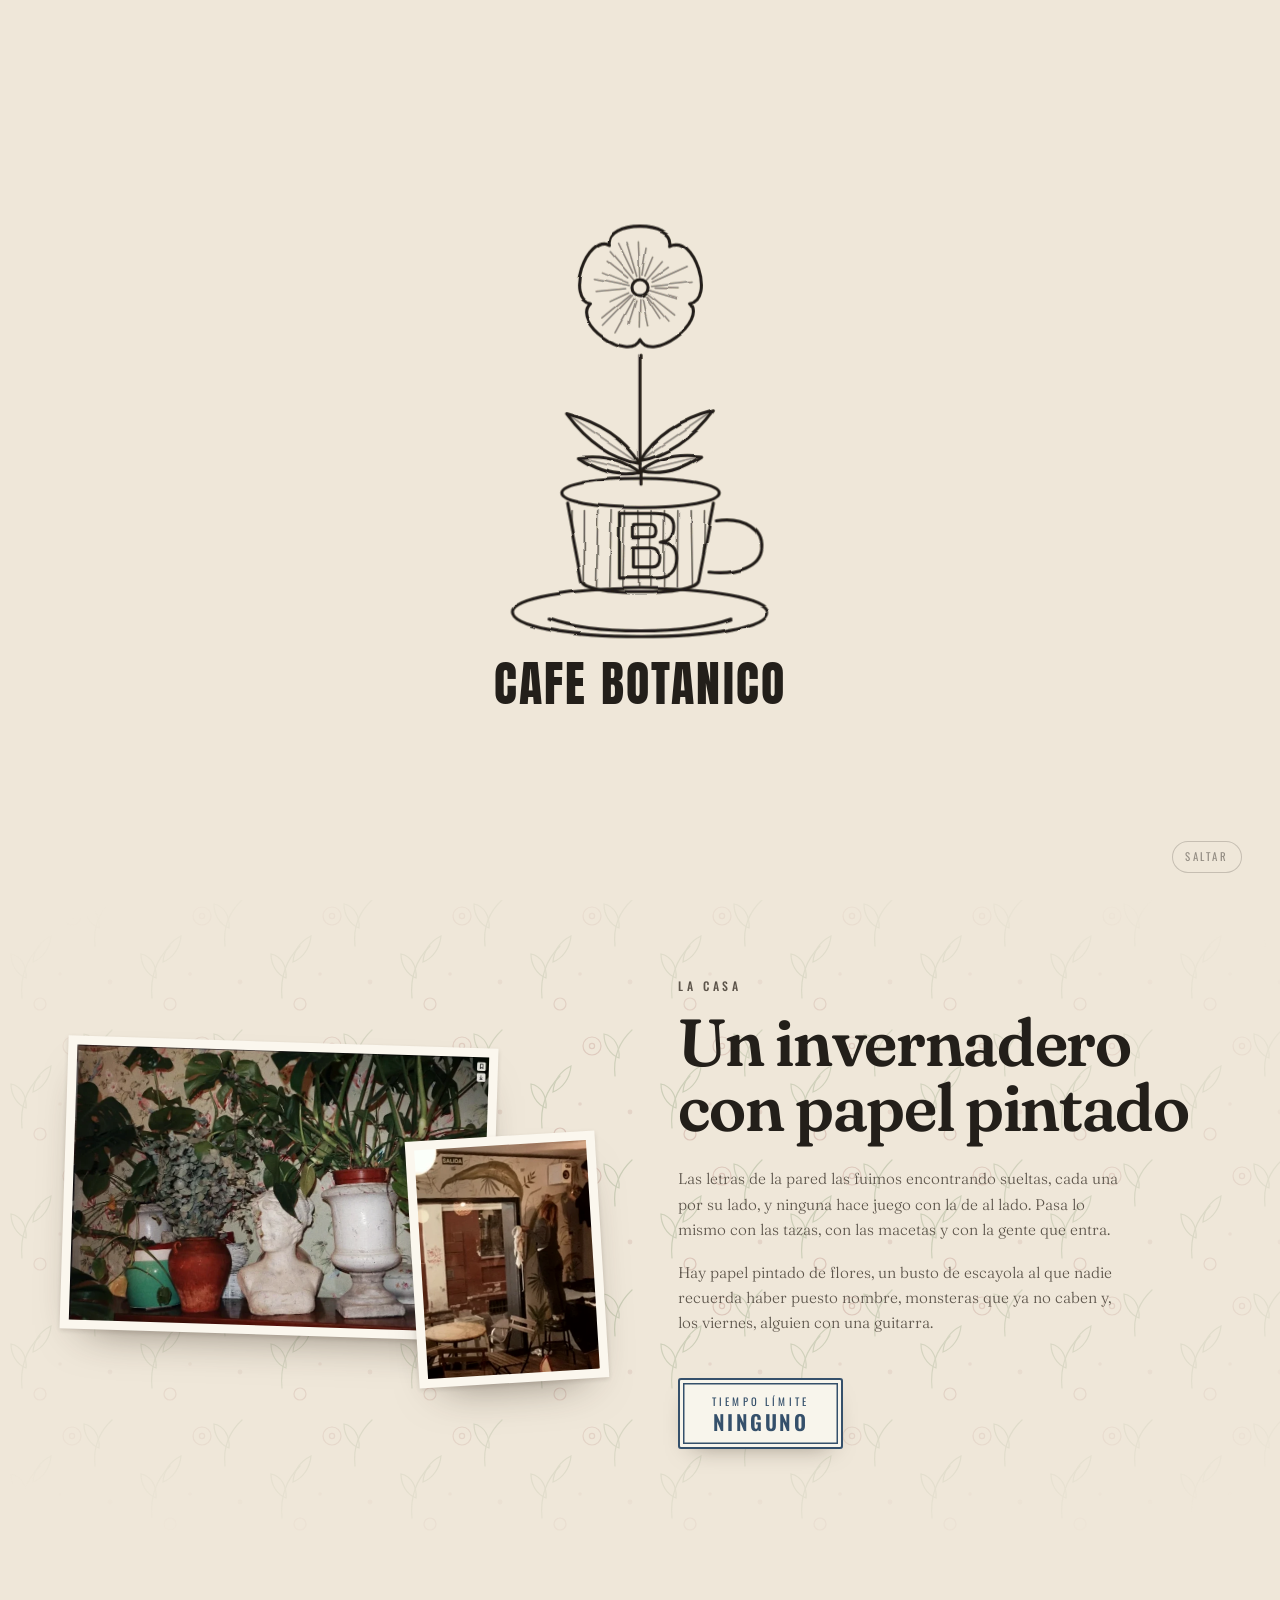
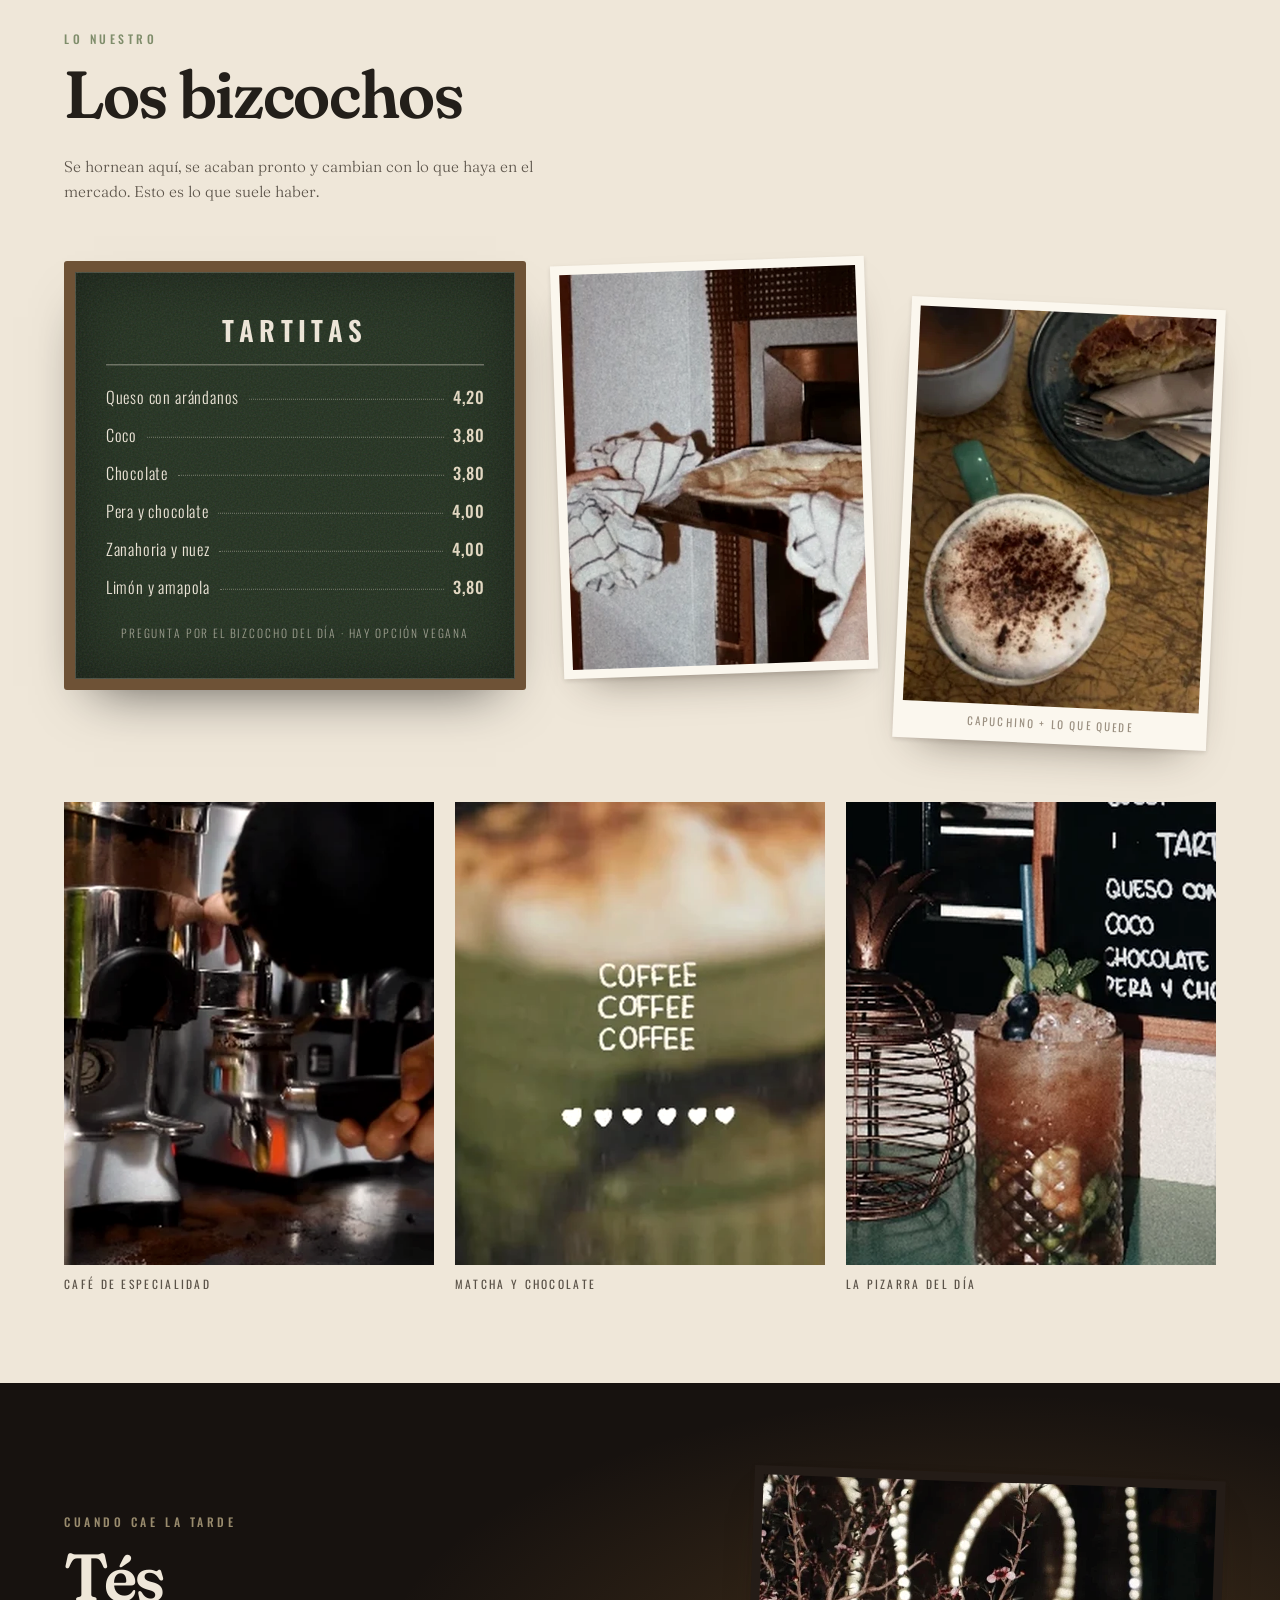
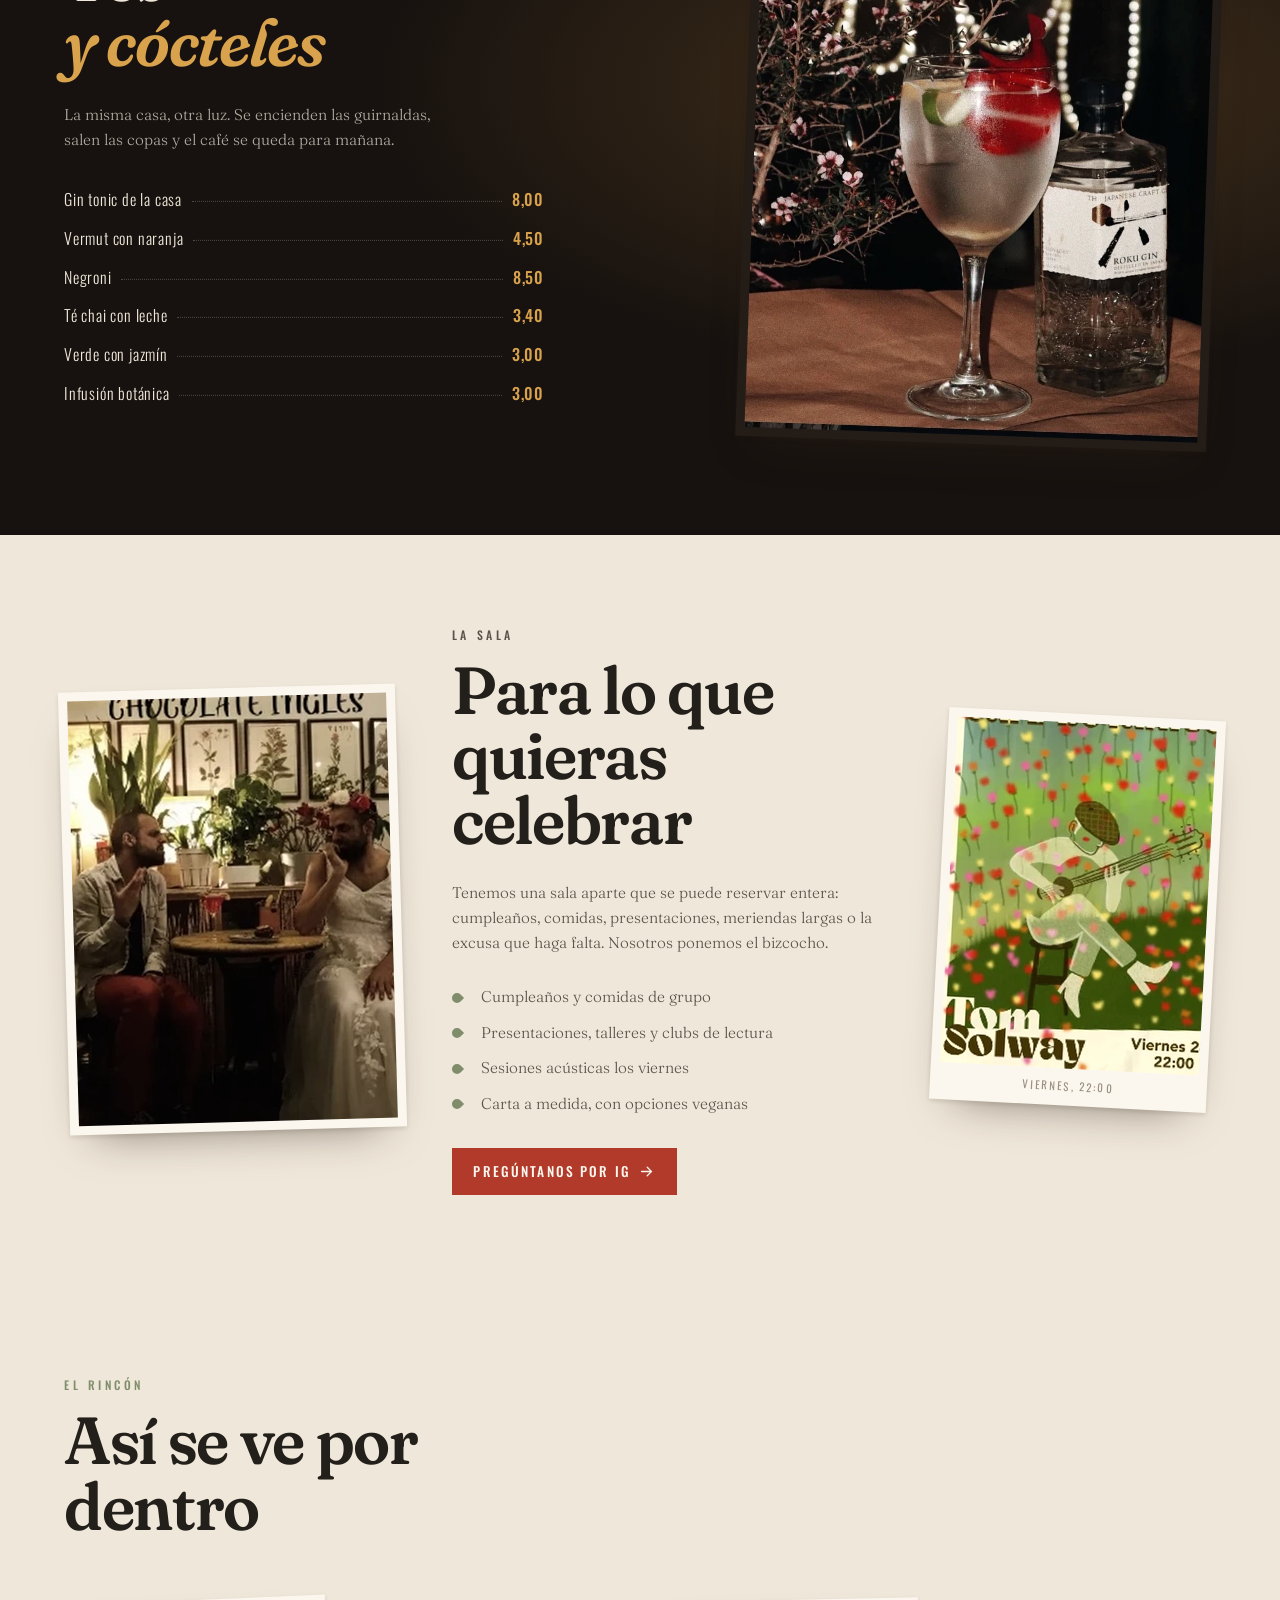
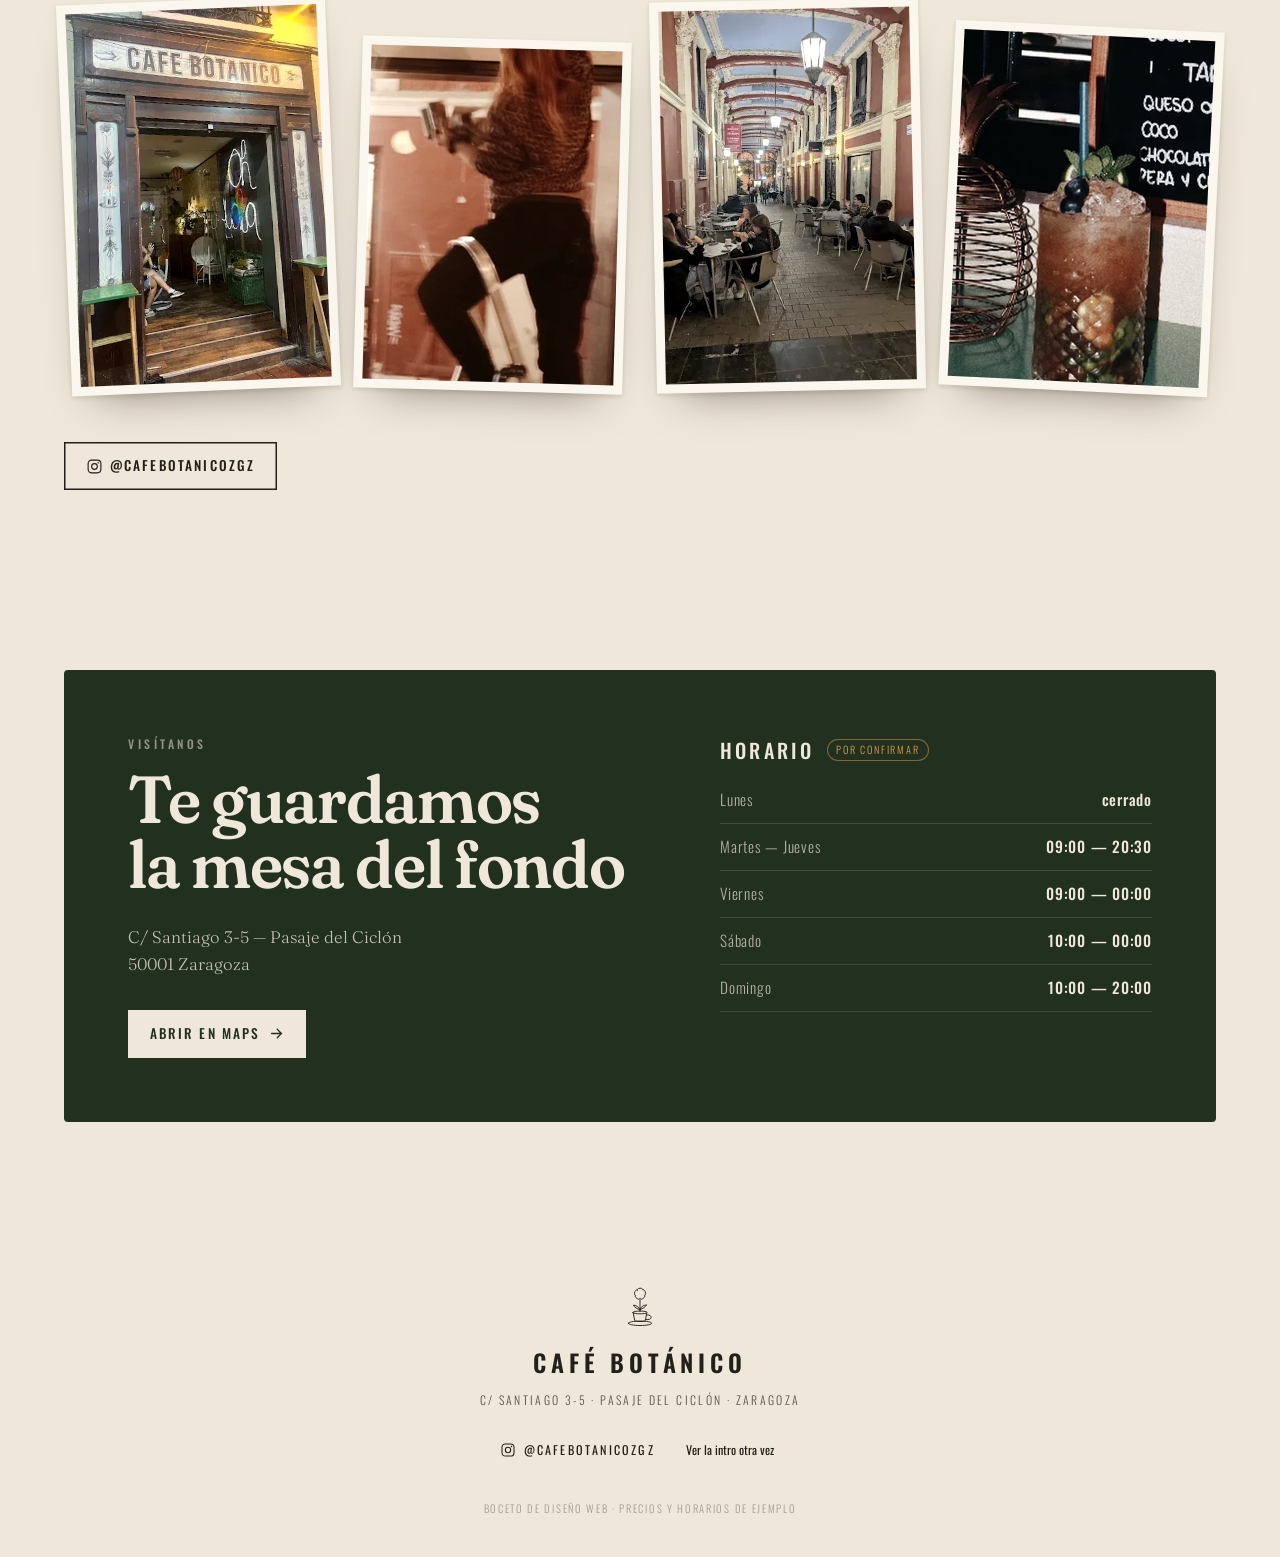
==== commit c3515d45: "Cambiar el wordmark del logo a Anton Comparadas nueve góticas condensadas contra el original del log" ====
--- a/index.html
+++ b/index.html
@@ -8,7 +8,7 @@
 <meta name="theme-color" content="#EFE7D9">
 <link rel="preconnect" href="https://fonts.googleapis.com">
 <link rel="preconnect" href="https://fonts.gstatic.com" crossorigin>
-<link href="https://fonts.googleapis.com/css2?family=Fraunces:ital,opsz,wght@0,9..144,300;0,9..144,400;0,9..144,600;0,9..144,800;1,9..144,300;1,9..144,600&family=Oswald:wght@400;500;600;700&display=swap" rel="stylesheet">
+<link href="https://fonts.googleapis.com/css2?family=Anton&family=Fraunces:ital,opsz,wght@0,9..144,300;0,9..144,400;0,9..144,600;0,9..144,800;1,9..144,300;1,9..144,600&family=Oswald:wght@400;500;600;700&display=swap" rel="stylesheet">
 <link rel="stylesheet" href="assets/css/style.css">
 </head>
 <body>
--- a/assets/css/style.css
+++ b/assets/css/style.css
@@ -371,8 +371,8 @@
 .intro__box{width:min(80vw,min(64vh,440px))}
 .intro .logo{width:100%;height:auto;color:var(--ink)}
 .intro .hair{stroke-width:1.05;opacity:.7}
-.intro .logo__word{font-family:var(--cond);font-weight:600;
-  font-size:34px;letter-spacing:.012em;fill:var(--ink)}
+.intro .logo__word{font-family:'Anton',Impact,sans-serif;font-weight:400;
+  font-size:33px;letter-spacing:.045em;fill:var(--ink)}
 
 .intro .d{stroke-dasharray:var(--len,400);stroke-dashoffset:var(--len,400)}
 @keyframes draw{to{stroke-dashoffset:0}}
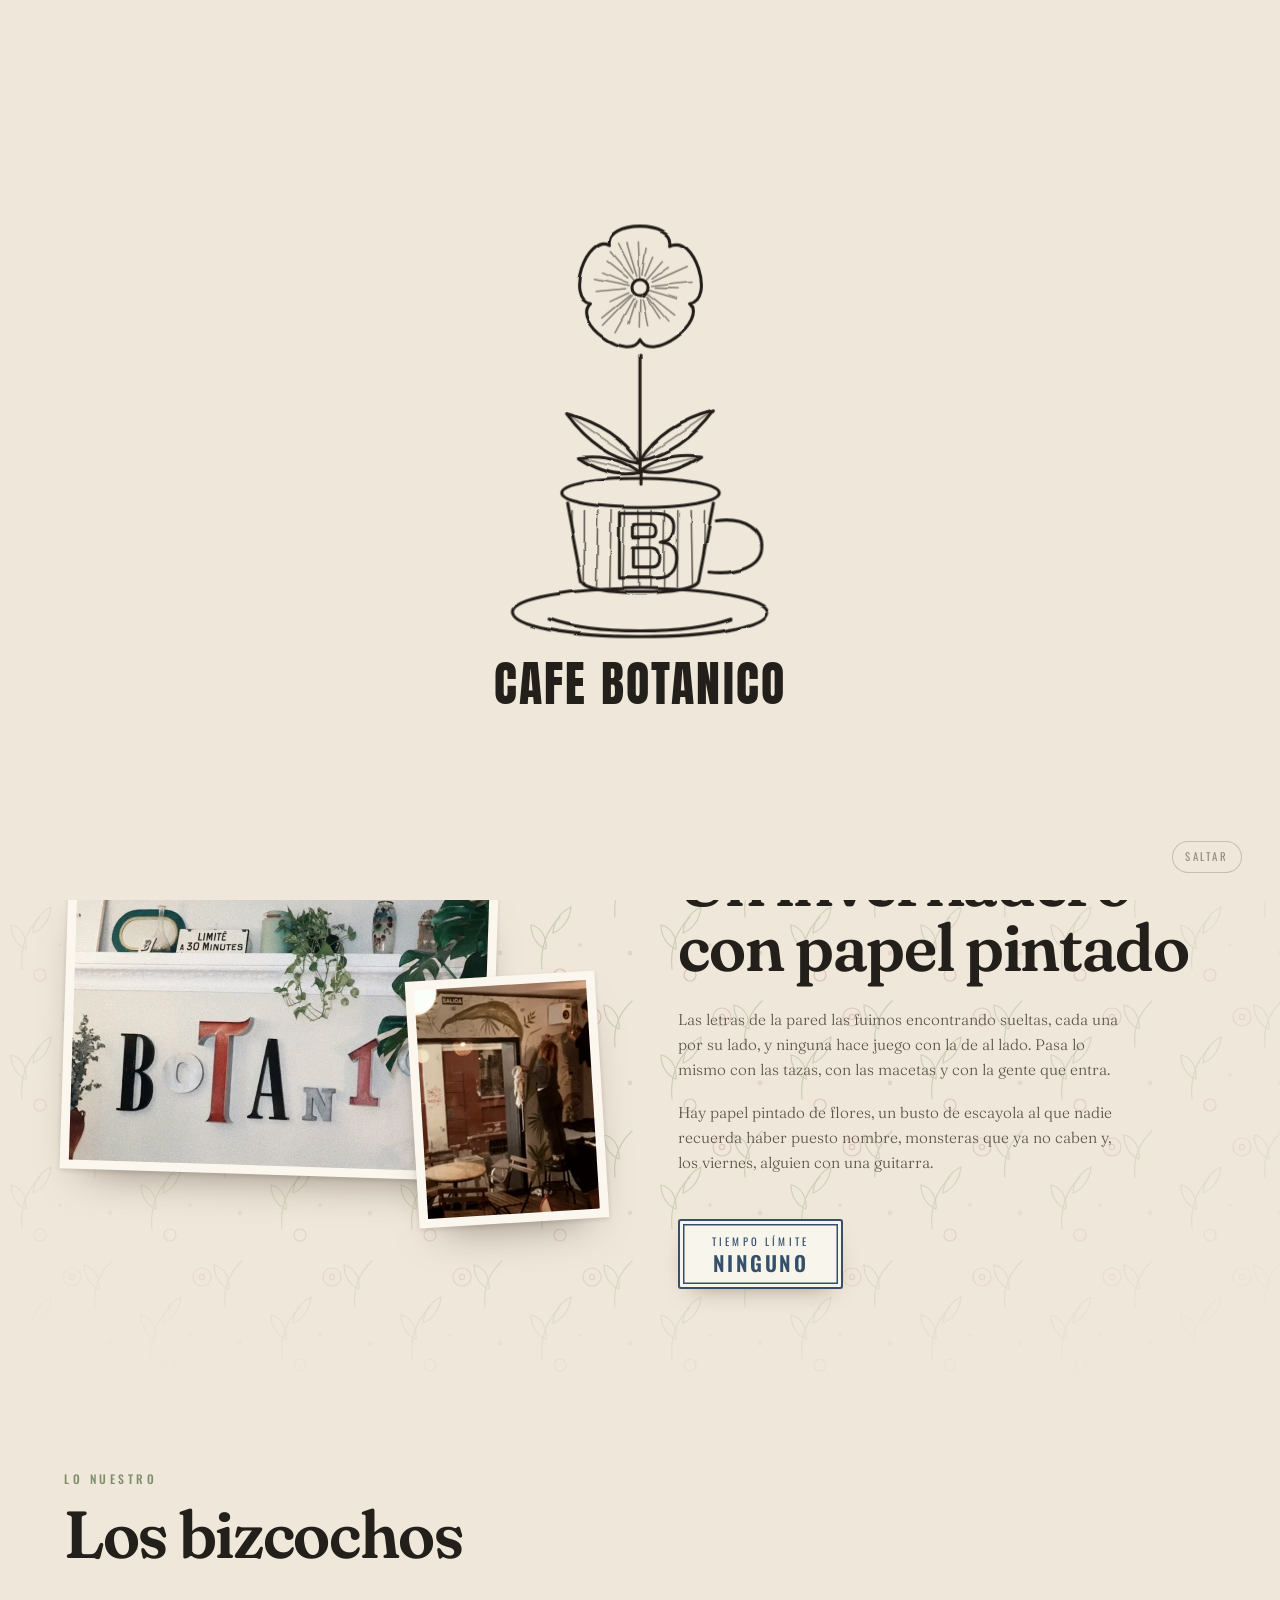
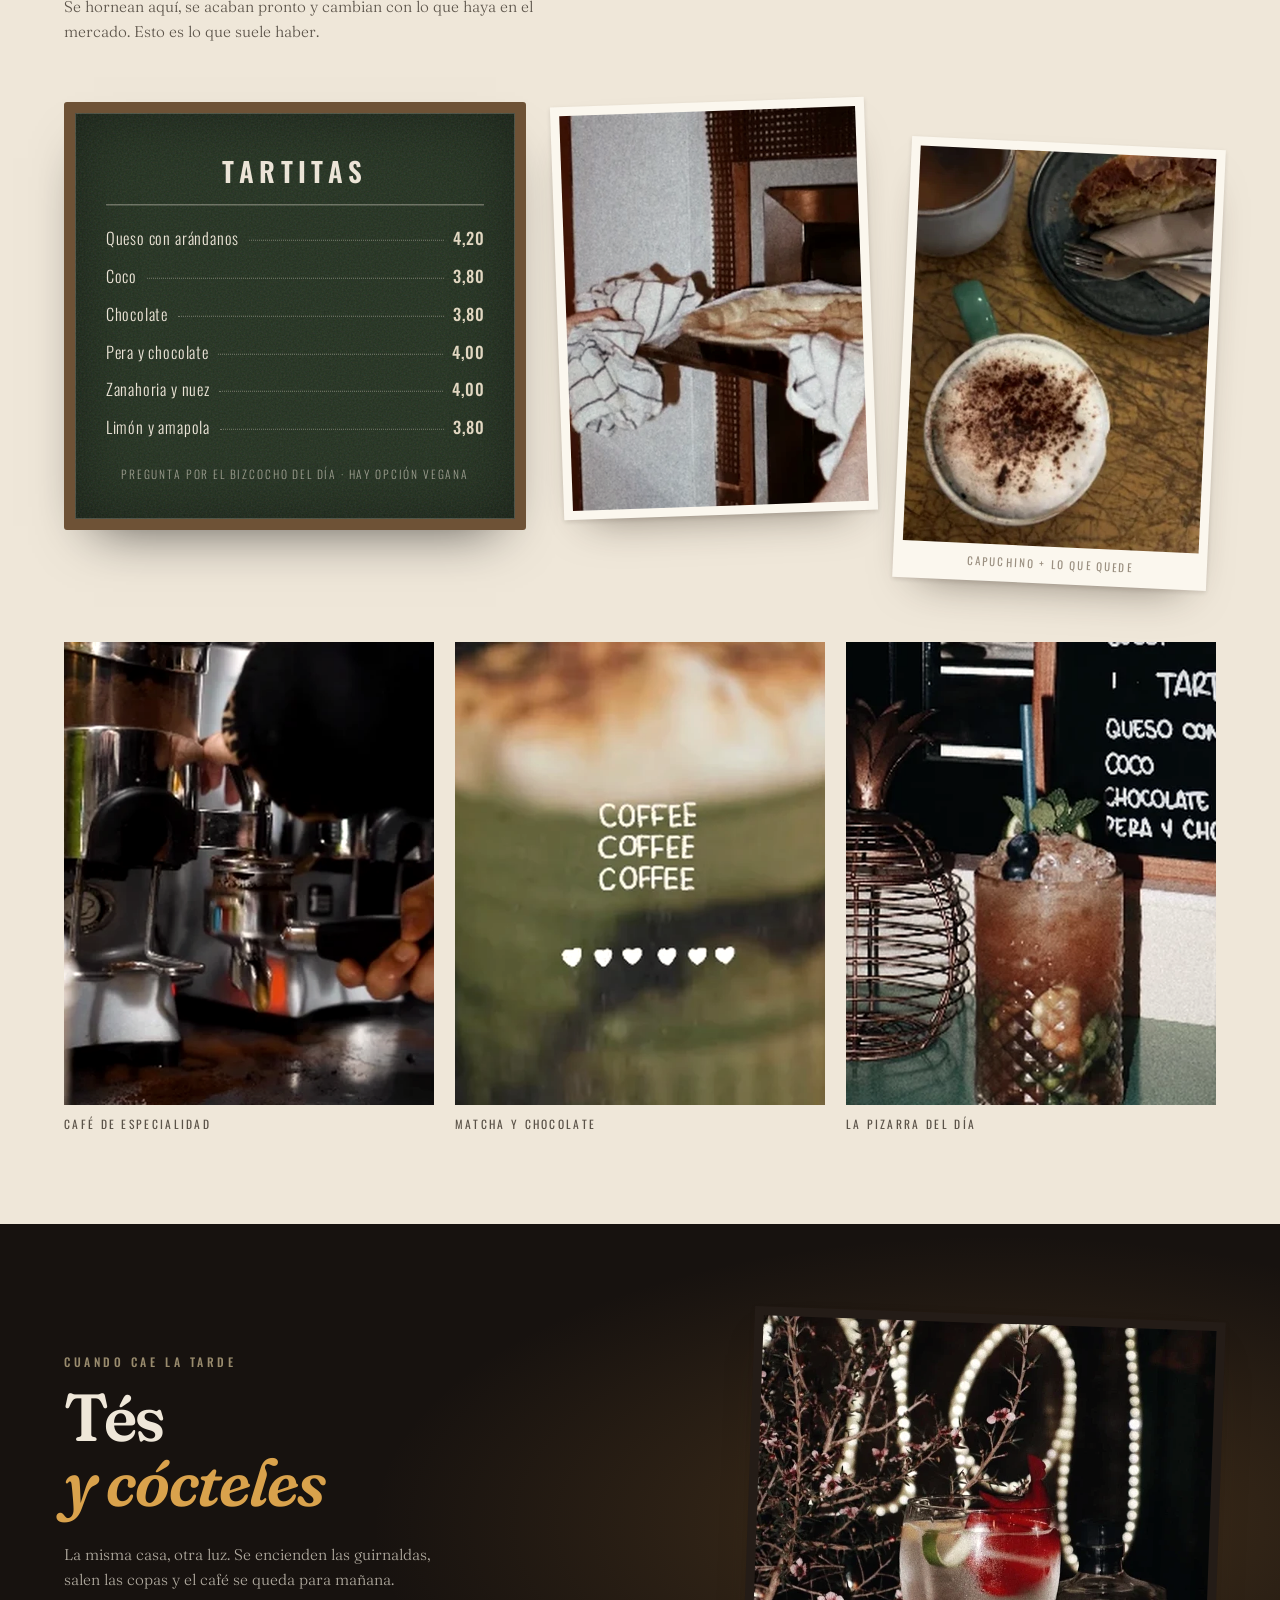
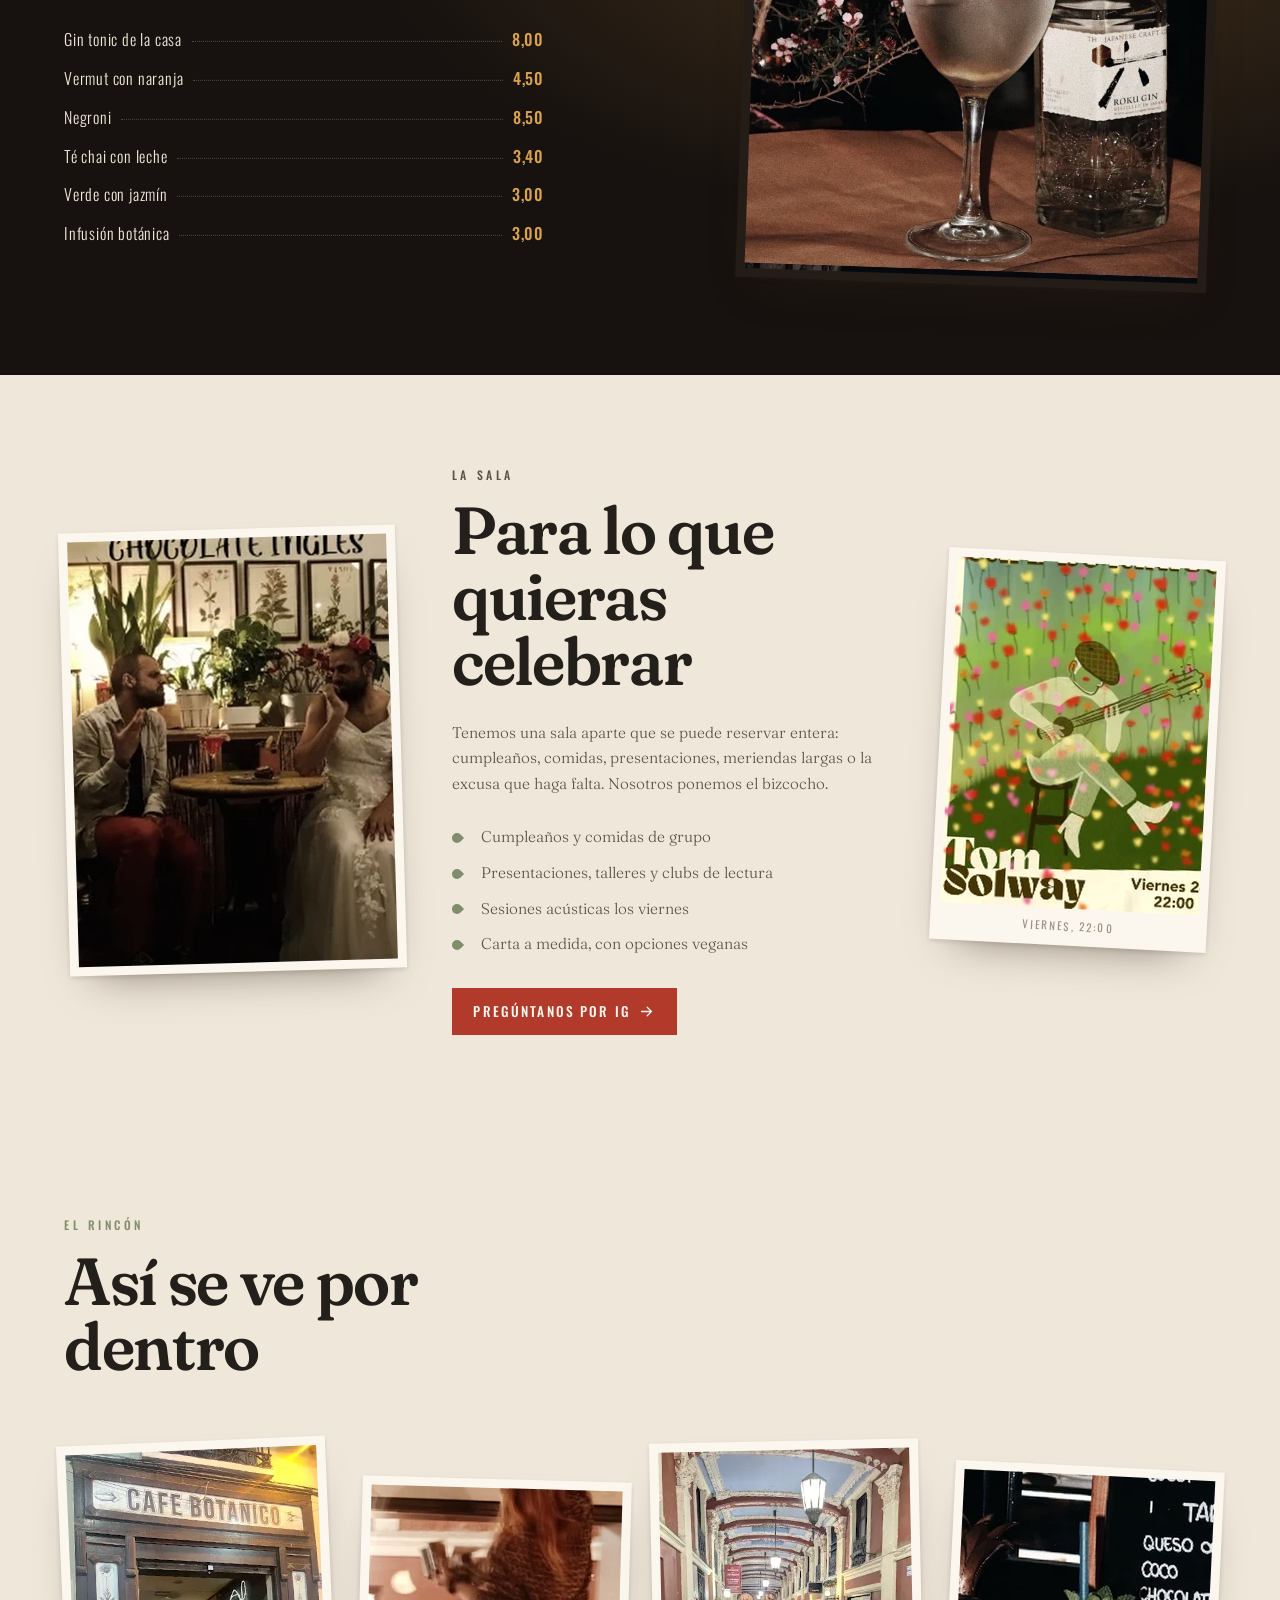
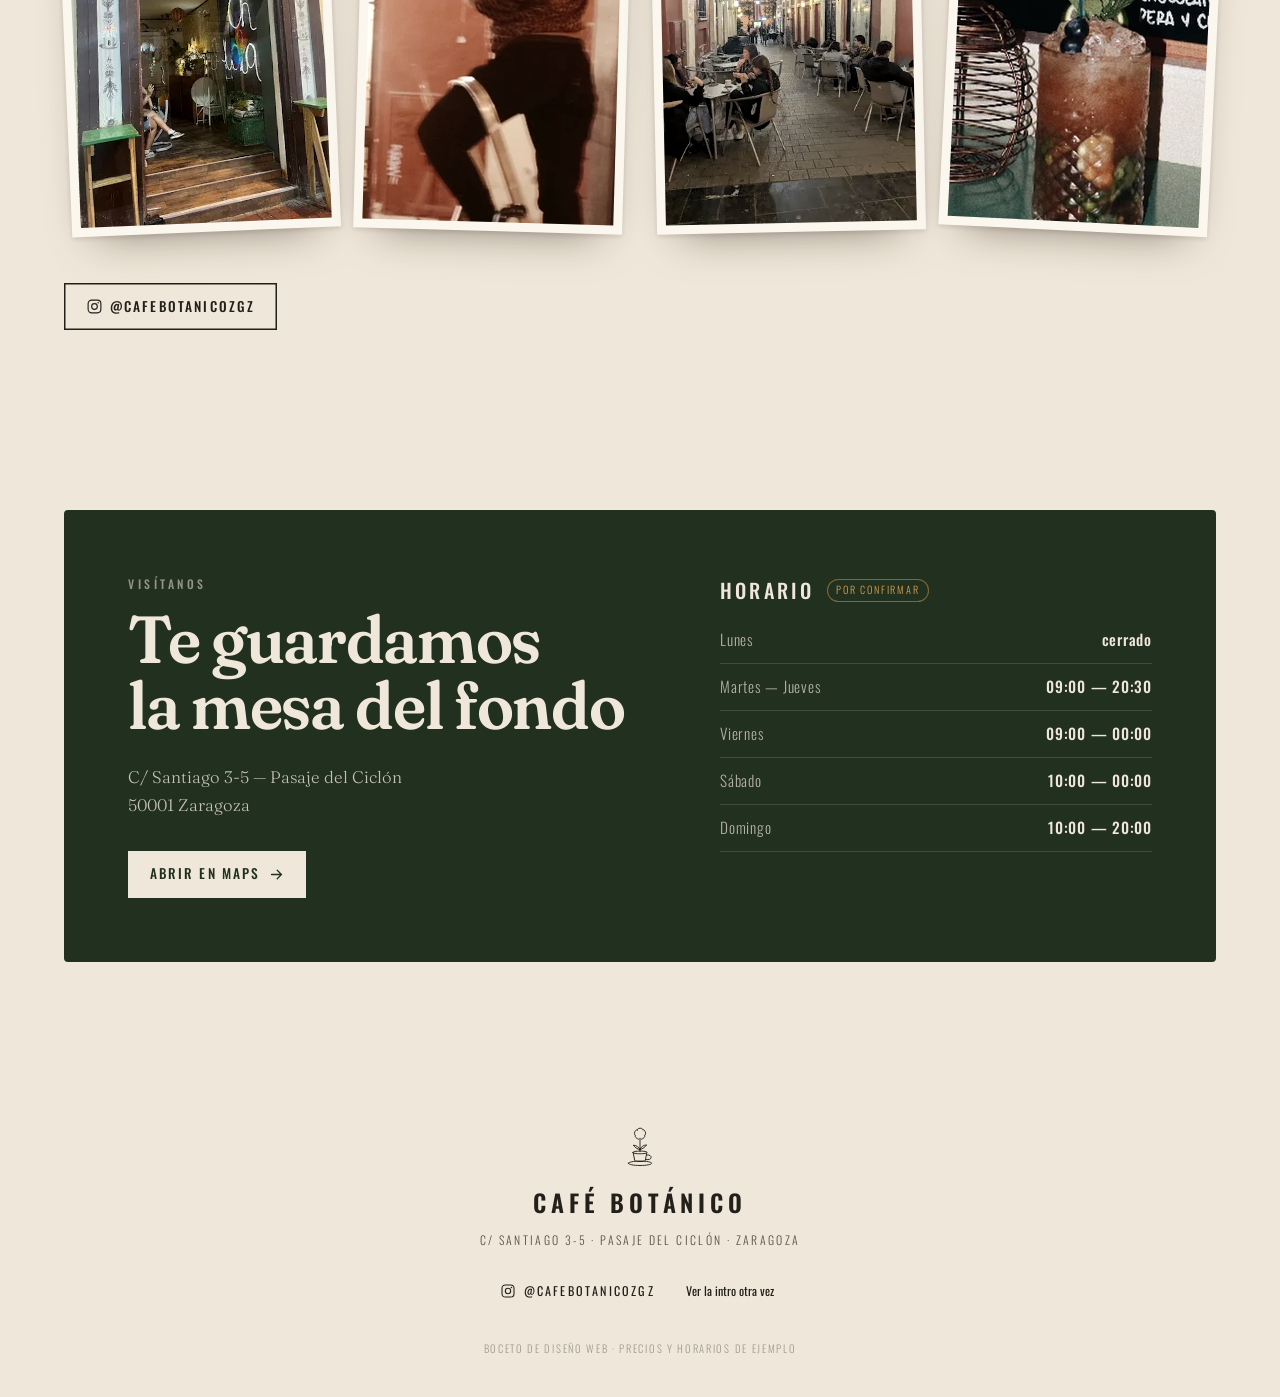
==== commit 6310c0c3: "Usar las letras reales de rastro en el titular Cinco letras (B, A, n, O y T) recortadas sobre transp" ====
--- a/index.html
+++ b/index.html
@@ -161,7 +161,14 @@
     <p class="kicker rv">Pasaje del Ciclón · Zaragoza</p>
     <p class="hero__cafe rv">Café</p>
     <h1 class="word rv" aria-label="Botánico">
-      <span class="l l1">B</span><span class="l l2">O</span><span class="l l3">T</span><span class="l l4">Á</span><span class="l l5">N</span><span class="l l6">I</span><span class="l l7">C</span><span class="l l8">O</span>
+      <img class="l" style="--h:1;--rot:-2deg"          src="assets/img/letras/b.webp"  alt="" width="722" height="760">
+      <img class="l" style="--h:.74;--rot:2.5deg"       src="assets/img/letras/o2.webp" alt="" width="713" height="760">
+      <img class="l" style="--h:1.06;--rot:-1deg"       src="assets/img/letras/t.webp"  alt="" width="715" height="760">
+      <img class="l" style="--h:.96;--rot:2deg"         src="assets/img/letras/a.webp"  alt="" width="790" height="760">
+      <img class="l" style="--h:.58;--rot:-3deg"        src="assets/img/letras/n.webp"  alt="" width="749" height="760">
+      <span class="l fb fb--i" style="--h:.92;--rot:3deg">I</span>
+      <span class="l fb fb--c" style="--h:.8;--rot:-3deg">C</span>
+      <img class="l flip" style="--h:.86;--rot:1.5deg"  src="assets/img/letras/o2.webp" alt="" width="713" height="760">
     </h1>
     <p class="lead rv">Bizcochos y tartitas que salen del horno aquí mismo. Café por la mañana, té por la tarde y cócteles cuando el pasaje se queda a media luz.</p>
     <div class="row rv">
@@ -172,8 +179,8 @@
 
   <div class="hero__pic rv">
     <figure class="print print--tape" style="--rot:-2.2deg">
-      <img src="assets/img/letras.webp" alt="Pared del café con las letras de BOTANICO recuperadas, cada una de un tipo distinto, entre plantas" width="909" height="480">
-      <figcaption>la pared de las letras</figcaption>
+      <img src="assets/img/papel.webp" alt="Rincón del café: papel pintado floral, un busto de escayola y macetas de barro entre monsteras" width="910" height="607">
+      <figcaption>el rincón del busto</figcaption>
     </figure>
     <svg class="hero__seal" viewBox="0 0 300 320" aria-hidden="true"><use href="#mark"/></svg>
   </div>
@@ -191,7 +198,7 @@
 <section class="sec casa" id="casa">
   <div class="casa__pics">
     <figure class="print rv" style="--rot:1.8deg">
-      <img src="assets/img/papel.webp" alt="Rincón del café: papel pintado floral, un busto de escayola y macetas de barro entre monsteras" width="910" height="607">
+      <img src="assets/img/letras.webp" alt="Pared del café con las letras de BOTANICO recuperadas, cada una de un tipo distinto, entre plantas" width="909" height="480">
     </figure>
     <figure class="print print--sm rv" style="--rot:-3.5deg">
       <img src="assets/img/sala.webp" alt="Interior del café con mural pintado y mesas redondas">
--- a/assets/css/style.css
+++ b/assets/css/style.css
@@ -145,8 +145,8 @@
 
 /* ══════════ HERO ══════════ */
 .hero{
-  display:grid;grid-template-columns:1.1fr .9fr;align-items:center;
-  gap:clamp(26px,5vw,80px);
+  display:grid;grid-template-columns:1.25fr .75fr;align-items:center;
+  gap:clamp(26px,4vw,64px);
   padding:clamp(120px,16vh,180px) var(--pad) clamp(60px,9vh,100px);
 }
 .hero__cafe{
@@ -155,22 +155,29 @@
   margin:0 0 -.12em;padding-left:.12em;
 }
 
-/* letras desparejadas, como las de la pared */
-.word{display:flex;flex-wrap:wrap;align-items:flex-end;
-  font-size:clamp(3.4rem,10.5vw,8.4rem);line-height:.92;margin:0 0 .3em}
-.word .l{display:inline-block;transform-origin:50% 90%;margin-right:.035em}
-.word .l:last-child{margin-right:0}
-.l1{font-family:var(--cond);font-weight:700;color:var(--ink);transform:rotate(-3deg);margin-right:.07em}
-.l2{font-family:var(--serif);font-weight:300;color:var(--blue);font-size:1.06em;transform:rotate(2deg) translateY(.02em)}
-.l3{font-family:var(--cond);font-weight:600;color:var(--red);font-size:1.12em;transform:rotate(-1deg) translateY(-.03em);margin-right:.06em}
-.l4{font-family:var(--serif);font-weight:800;font-variation-settings:'WONK' 1,'SOFT' 100;color:var(--ink);font-size:.95em;transform:rotate(3deg)}
-.l5{font-family:var(--cond);font-weight:400;color:var(--sage);font-size:.8em;transform:rotate(-2deg) translateY(-.06em);margin-right:.08em}
-.l6{font-family:var(--serif);font-weight:600;font-style:italic;color:var(--red);font-size:1.08em;transform:rotate(4deg);margin-right:.09em}
-.l7{font-family:var(--cond);font-weight:500;color:var(--blue);font-size:.92em;transform:rotate(-4deg) translateY(.02em);margin-right:.07em}
-.l8{font-family:var(--serif);font-weight:600;color:var(--clay);font-size:1.04em;transform:rotate(1.5deg)}
+/* letras desparejadas: las de verdad, recortadas de la pared */
+.word{
+  --u:clamp(48px,7.8vw,110px);
+  display:flex;flex-wrap:wrap;align-items:flex-end;gap:0 .07em;
+  font-size:var(--u);line-height:1;margin:0 0 .42em;
+}
+.word .l{
+  height:calc(var(--u) * var(--h,1));width:auto;
+  transform:rotate(var(--rot,0deg));transform-origin:50% 92%;
+  filter:drop-shadow(0 7px 11px rgba(45,33,22,.2));
+}
+.word .flip{transform:rotate(var(--rot,0deg)) scaleX(-1)}
+/* provisional, hasta tener la I y la C recortadas */
+.word .fb{
+  font-family:'Anton',Impact,sans-serif;font-weight:400;
+  font-size:calc(var(--u) * var(--h,1) * .96);line-height:.82;
+  align-self:flex-end;filter:drop-shadow(0 7px 11px rgba(45,33,22,.2));
+}
+.word .fb--i{color:var(--red)}
+.word .fb--c{color:var(--blue)}
 
 .hero__pic{position:relative;justify-self:center;width:min(100%,470px)}
-.hero__pic .print img{aspect-ratio:909/480}
+.hero__pic .print img{aspect-ratio:910/607}
 .hero__seal{
   position:absolute;right:-6%;bottom:-13%;width:clamp(74px,8.5vw,112px);
   color:var(--ink);opacity:.85;
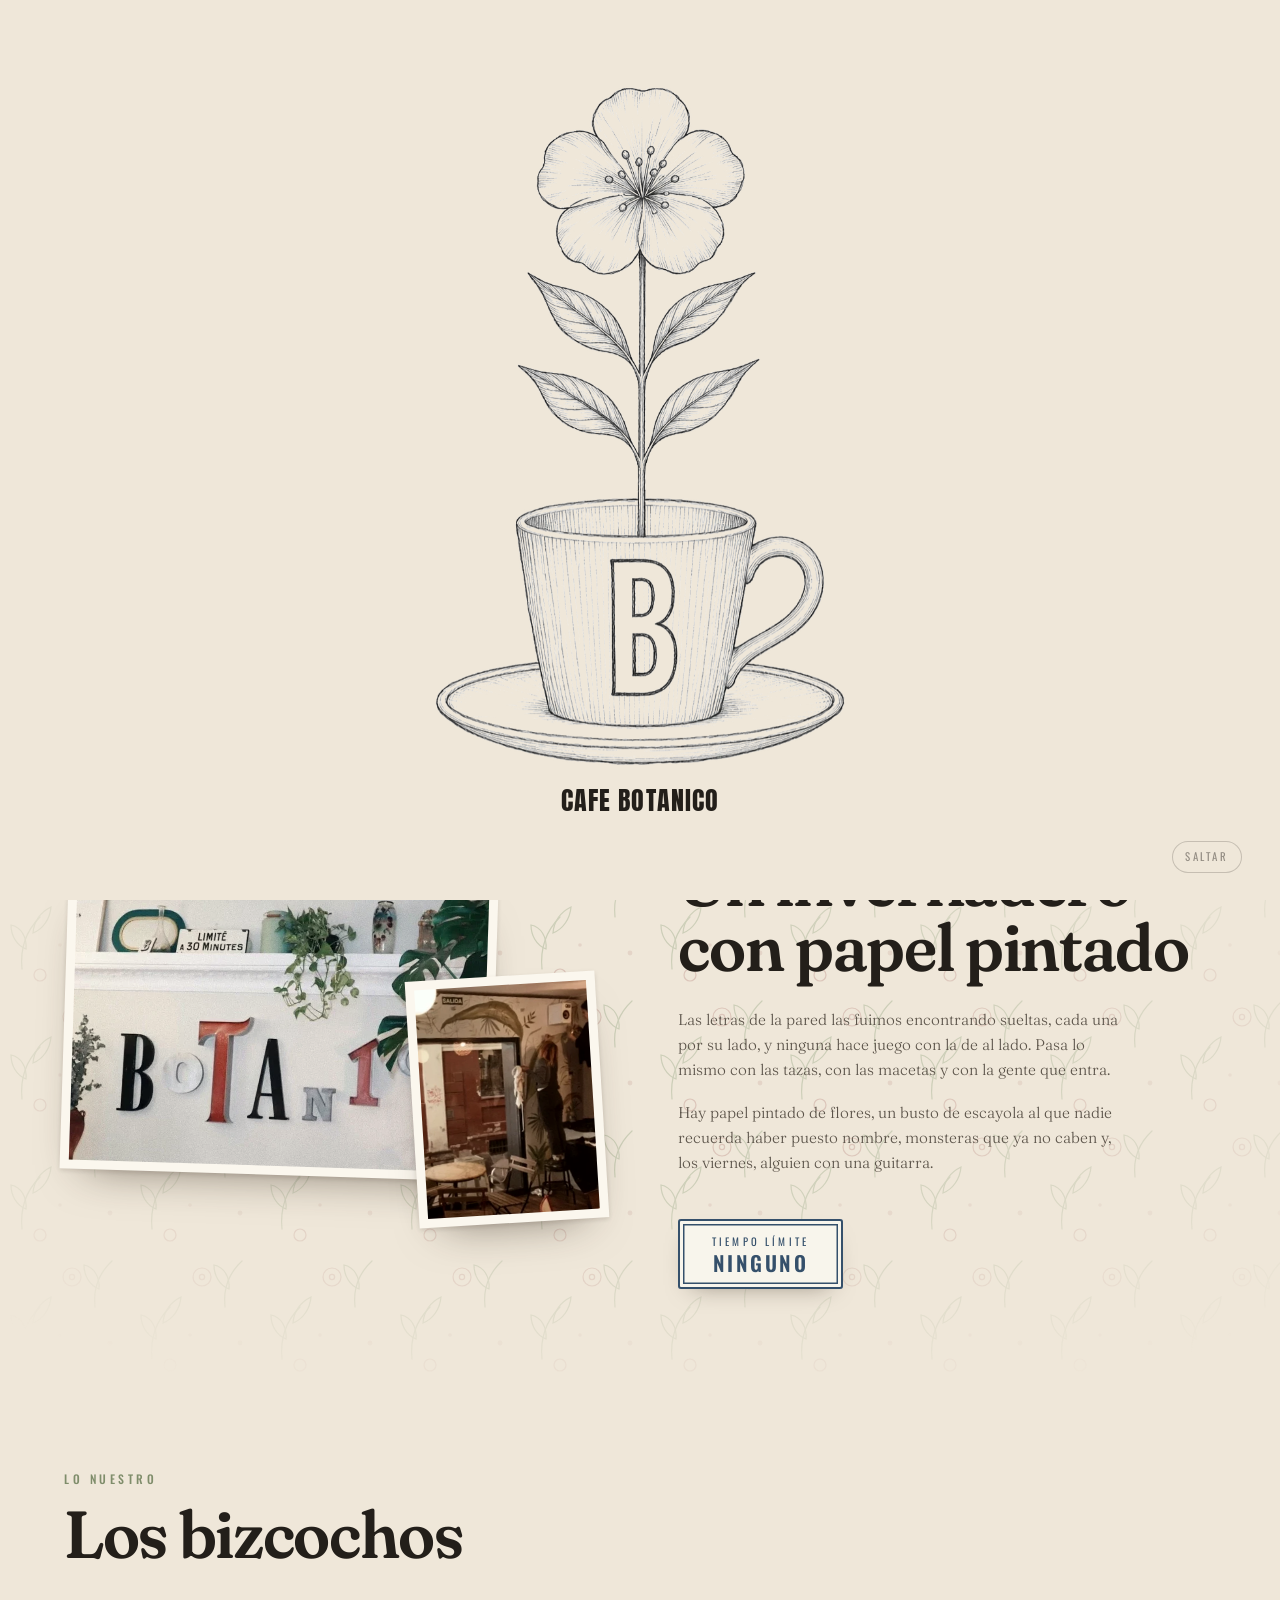
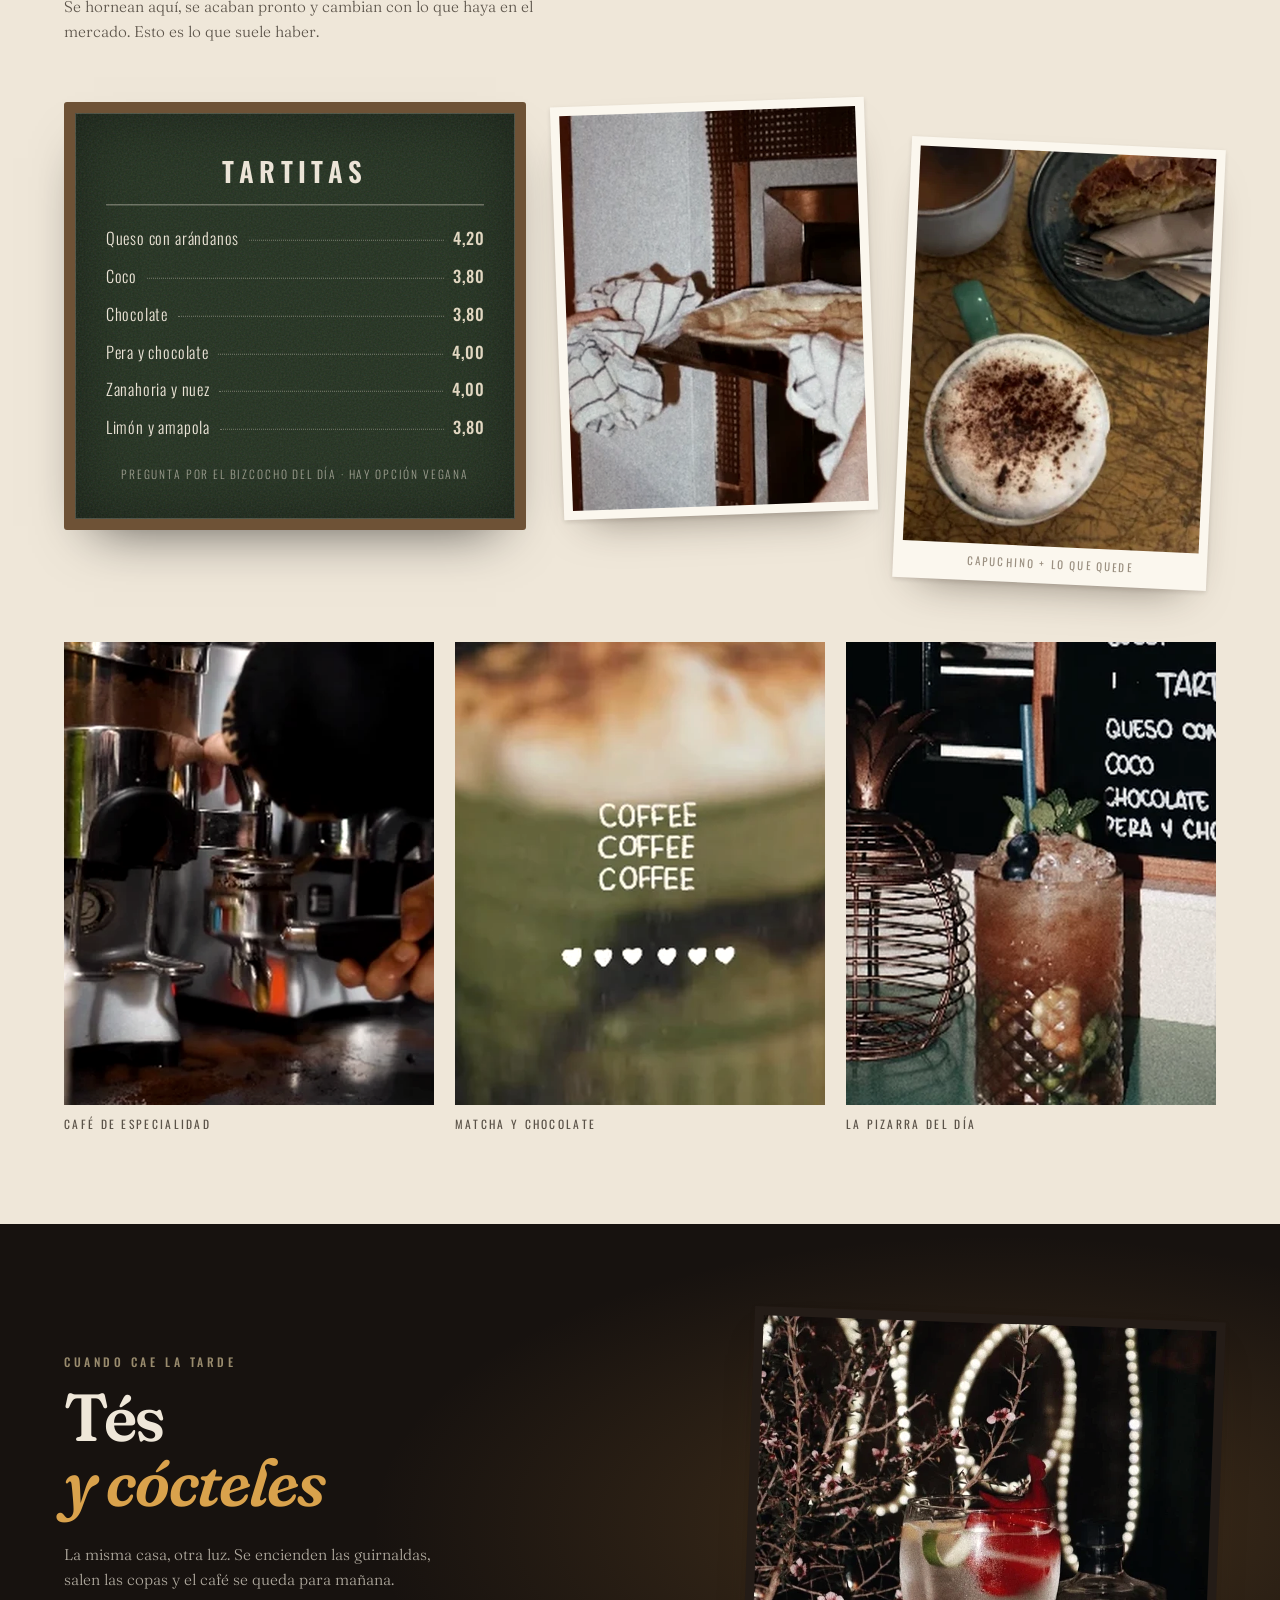
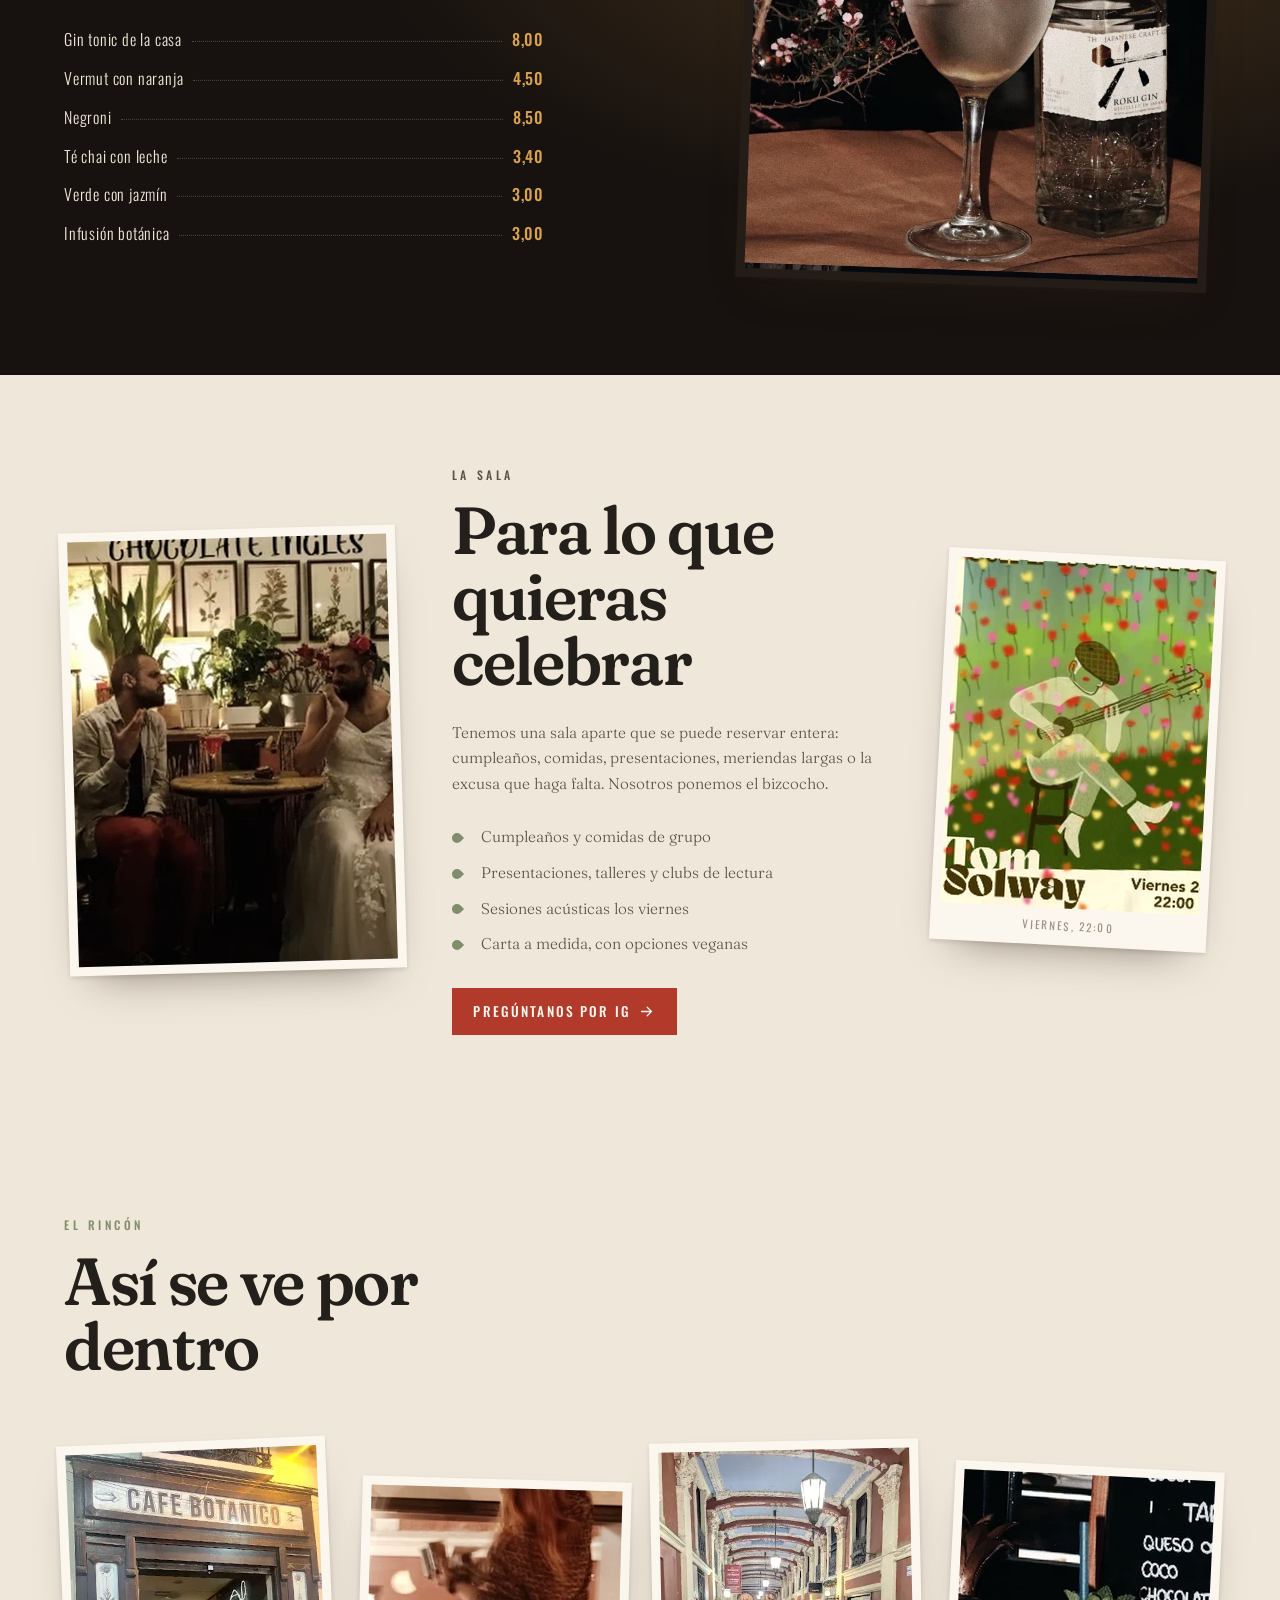
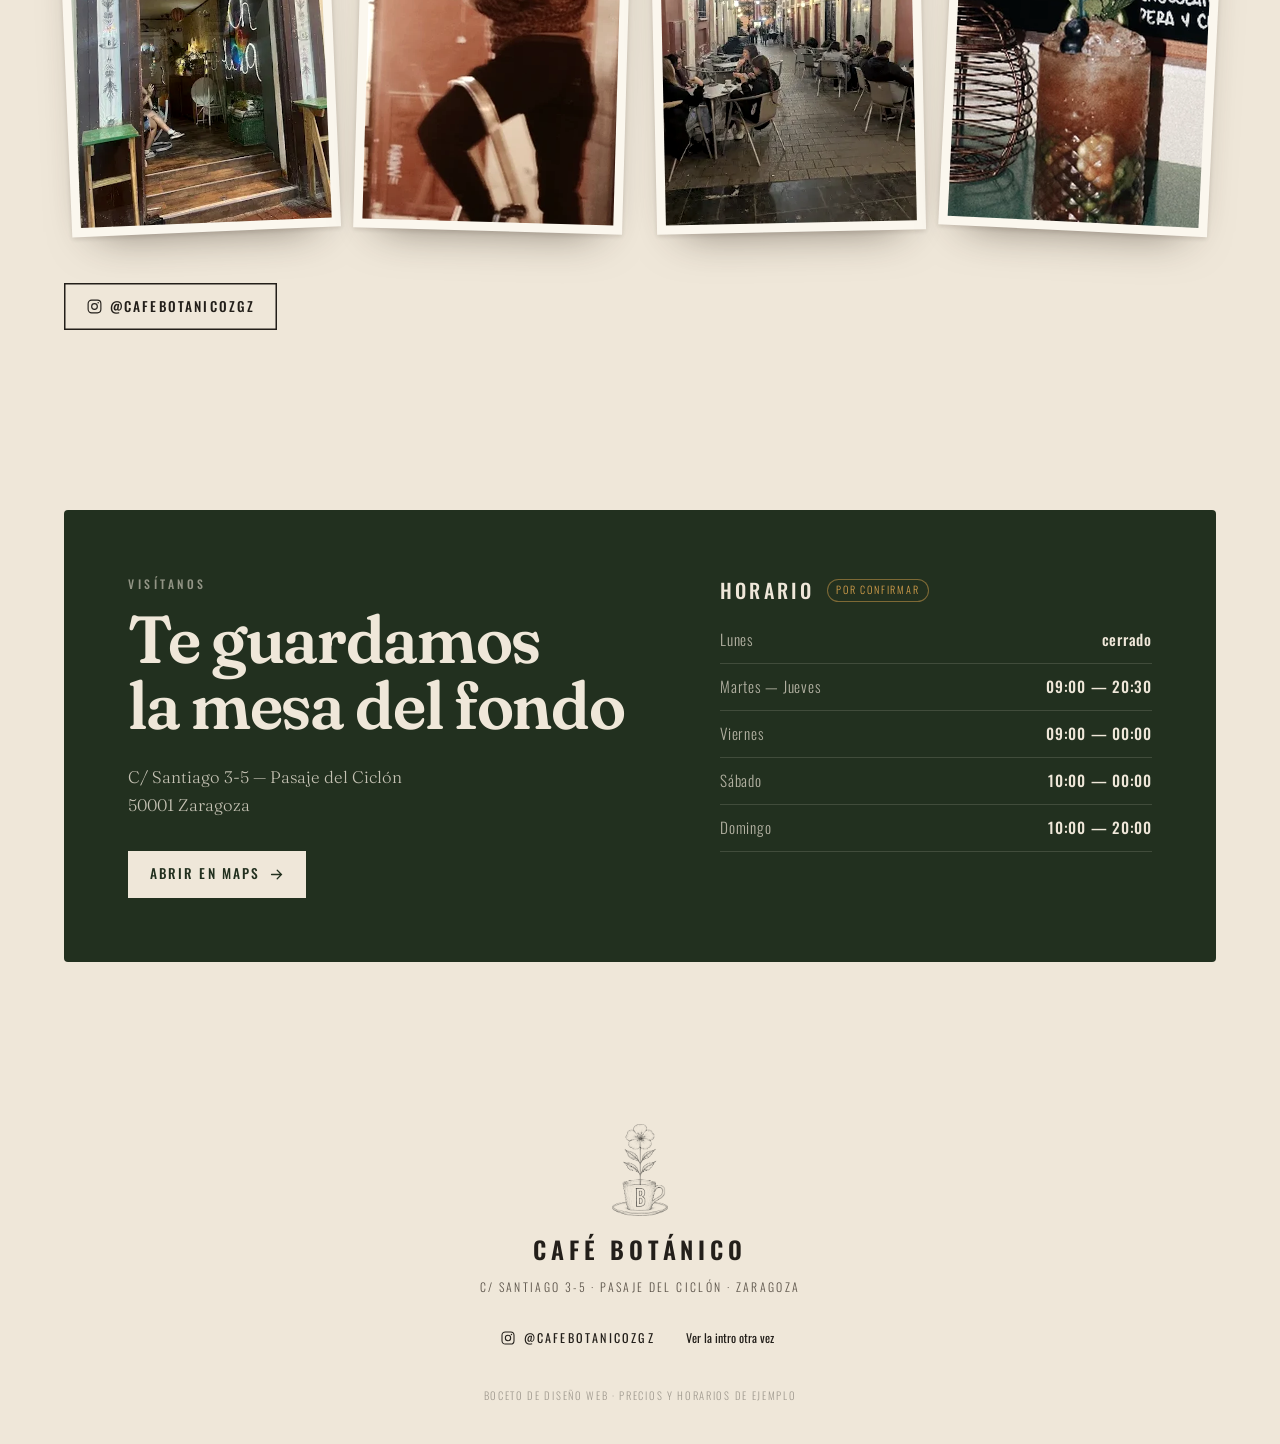
==== commit d87b5469: "Montar el logo real y las ocho letras Las ocho letras del titular son ya las de verdad. La O blanca " ====
--- a/index.html
+++ b/index.html
@@ -14,129 +14,25 @@
 <body>
 
 <svg width="0" height="0" aria-hidden="true" style="position:absolute">
-  <symbol id="mark" viewBox="0 0 300 320">
-    <g fill="none" stroke="currentColor" stroke-width="7" stroke-linecap="round" stroke-linejoin="round">
-      <path d="M96 212 C96 206 120 202 150 202 C180 202 204 206 204 212 C204 218 180 222 150 222 C120 222 96 218 96 212Z"/>
-      <path d="M100 219 L110 272 C111 277 128 280 150 280 C172 280 189 277 190 272 L200 219"/>
-      <path d="M202 231 C222 228 234 238 233 250 C232 262 217 268 197 266"/>
-      <path d="M63 293 C63 284 102 277 150 277 C198 277 237 284 237 293 C237 303 198 310 150 310 C102 310 63 303 63 293Z"/>
-      <path d="M150 206 L150 118"/>
-      <path d="M150 192 C128 186 112 174 100 158 C124 158 142 172 150 192Z"/>
-      <path d="M150 190 C172 184 188 172 200 156 C176 156 158 170 150 190Z"/>
-      <path d="M129.1 43.3 C126.0 25.7 174.0 25.7 170.9 43.3 C186.7 34.9 201.5 80.5 183.8 83.0 C196.6 95.4 157.8 123.6 150.0 107.5 C142.2 123.6 103.4 95.4 116.2 83.0 C98.5 80.5 113.3 34.9 129.1 43.3 Z"/>
-    </g>
-  </symbol>
   <symbol id="ig" viewBox="0 0 24 24"><g fill="none" stroke="currentColor" stroke-width="1.6"><rect x="3" y="3" width="18" height="18" rx="5"/><circle cx="12" cy="12" r="4"/><circle cx="17.2" cy="6.8" r="1.1" fill="currentColor" stroke="none"/></g></symbol>
   <symbol id="arrow" viewBox="0 0 24 24"><g fill="none" stroke="currentColor" stroke-width="1.8" stroke-linecap="round"><path d="M5 12h14M13 6l6 6-6 6"/></g></symbol>
 </svg>
 
-<!-- ═══════════ INTRO: sólo el logo ═══════════ -->
+<!-- ═══════════ INTRO: el logo, saliendo de la taza ═══════════ -->
 <div class="intro" id="intro">
-  <div class="intro__box" id="introBox">
-    <svg class="logo" viewBox="0 0 300 366" role="img" aria-label="Café Botánico">
-      <defs>
-        <clipPath id="cuerpo">
-          <path d="M100 219 L110 272 C111 277 128 280 150 280 C172 280 189 277 190 272 L200 219 Z"/>
-        </clipPath>
-        <filter id="lapiz" x="-12%" y="-12%" width="124%" height="124%">
-          <feTurbulence type="fractalNoise" baseFrequency="0.035" numOctaves="2" seed="4" result="n"/>
-          <feDisplacementMap in="SourceGraphic" in2="n" scale="2.1" xChannelSelector="R" yChannelSelector="G"/>
-        </filter>
-      </defs>
-    
-      <g class="logo__ink" filter="url(#lapiz)" fill="none" stroke="currentColor"
-         stroke-width="2.1" stroke-linecap="round" stroke-linejoin="round">
-    
-        <!-- ░░ TAZA ░░ -->
-        <g class="g-cup">
-          <path class="d" d="M96 212 C96 206 120 202 150 202 C180 202 204 206 204 212 C204 218 180 222 150 222 C120 222 96 218 96 212Z"/>
-          <path class="d body" d="M100 219 L110 272 C111 277 128 280 150 280 C172 280 189 277 190 272 L200 219"/>
-          <path class="d" d="M202 231 C222 228 234 238 233 250 C232 262 217 268 197 266"/>
-          <path class="d" d="M63 293 C63 284 102 277 150 277 C198 277 237 284 237 293 C237 303 198 310 150 310 C102 310 63 303 63 293Z"/>
-          <path class="d" d="M88 298 C102 303 123 306 150 306 C177 306 198 303 212 298"/>
-        </g>
-        <g class="trama" clip-path="url(#cuerpo)">
-          <line class="hair" x1="103.0" y1="224" x2="101.9" y2="276"/>
-          <line class="hair" x1="112.1" y1="224" x2="112.0" y2="276"/>
-          <line class="hair" x1="121.2" y1="224" x2="120.4" y2="276"/>
-          <line class="hair" x1="130.3" y1="224" x2="129.4" y2="276"/>
-          <line class="hair" x1="139.4" y1="224" x2="138.3" y2="276"/>
-          <line class="hair" x1="148.5" y1="224" x2="149.1" y2="276"/>
-          <line class="hair" x1="157.6" y1="224" x2="156.7" y2="276"/>
-          <line class="hair" x1="166.7" y1="224" x2="166.1" y2="276"/>
-          <line class="hair" x1="175.8" y1="224" x2="175.5" y2="276"/>
-          <line class="hair" x1="184.9" y1="224" x2="185.8" y2="276"/>
-          <line class="hair" x1="194.0" y1="224" x2="193.0" y2="276"/>
-        </g>
-    
-        <!-- ░░ B perfilada ░░ -->
-        <g class="g-b">
-          <path class="d" d="M136 226 L136 270 L161 270 C170 270 175 265 175 256.5 C175 249.5 171 246 164.5 245.6 C170 245 173 241 173 235 C173 229 168.5 226 161 226 Z"/>
-          <path class="d" d="M145.5 233.5 L145.5 242 L158 242 C160.5 242 161.5 240.5 161.5 238 C161.5 235.5 160.5 233.5 158 233.5 Z"/>
-          <path class="d" d="M145.5 249.5 L145.5 262.5 L158.5 262.5 C161.5 262.5 163.5 260.5 163.5 256 C163.5 251.5 161.5 249.5 158.5 249.5 Z"/>
-        </g>
-    
-        <!-- ░░ TALLO + HOJAS ░░ -->
-        <g class="g-stem">
-          <path class="d stem" d="M150 206 L150 118"/>
-          <g class="leaves">
-            <path class="d lf" d="M150.0 192.0 Q134.7 167.1 100.0 158.0 Q121.3 187.0 150.0 192.0 Z"/>
-            <path class="d lf" d="M150.0 198.0 Q133.6 184.8 108.0 188.0 Q129.4 202.4 150.0 198.0 Z"/>
-            <path class="d lf" d="M150.0 190.0 Q178.7 185.0 200.0 156.0 Q165.3 165.1 150.0 190.0 Z"/>
-            <path class="d lf" d="M150.0 197.0 Q170.6 201.4 192.0 187.0 Q166.4 183.8 150.0 197.0 Z"/>
-          </g>
-        </g>
-        <g class="venas">
-          <line class="hair" x1="150.0" y1="192.0" x2="103.3" y2="160.2"/>
-          <line class="hair" x1="150.0" y1="198.0" x2="111.9" y2="188.9"/>
-          <line class="hair" x1="150.0" y1="190.0" x2="196.7" y2="158.2"/>
-          <line class="hair" x1="150.0" y1="197.0" x2="188.1" y2="187.9"/>
-        </g>
-    
-        <!-- ░░ FLOR ░░ -->
-        <g class="g-flower">
-          <path class="d petalos" d="M129.1 43.3 C126.0 25.7 174.0 25.7 170.9 43.3 C186.7 34.9 201.5 80.5 183.8 83.0 C196.6 95.4 157.8 123.6 150.0 107.5 C142.2 123.6 103.4 95.4 116.2 83.0 C98.5 80.5 113.3 34.9 129.1 43.3 Z"/>
-          <circle class="d ojo" cx="150" cy="72" r="5.5"/>
-          <g class="rayas">
-          <line class="hair" x1="149.8" y1="65.3" x2="148.9" y2="40.9"/>
-          <line class="hair" x1="151.3" y1="63.4" x2="154.1" y2="45.2"/>
-          <line class="hair" x1="153.3" y1="64.1" x2="158.6" y2="51.2"/>
-          <line class="hair" x1="154.1" y1="67.2" x2="165.2" y2="54.4"/>
-          <line class="hair" x1="158.2" y1="66.1" x2="169.3" y2="58.2"/>
-          <line class="hair" x1="158.3" y1="68.3" x2="182.2" y2="57.6"/>
-          <line class="hair" x1="157.9" y1="71.2" x2="185.5" y2="68.3"/>
-          <line class="hair" x1="160.3" y1="72.3" x2="176.0" y2="72.7"/>
-          <line class="hair" x1="156.3" y1="73.9" x2="175.2" y2="79.5"/>
-          <line class="hair" x1="155.4" y1="76.3" x2="173.6" y2="90.7"/>
-          <line class="hair" x1="155.0" y1="78.0" x2="169.0" y2="94.8"/>
-          <line class="hair" x1="153.4" y1="77.3" x2="163.5" y2="92.9"/>
-          <line class="hair" x1="151.6" y1="80.0" x2="155.3" y2="97.9"/>
-          <line class="hair" x1="149.9" y1="80.3" x2="149.5" y2="98.2"/>
-          <line class="hair" x1="147.2" y1="81.1" x2="142.4" y2="96.3"/>
-          <line class="hair" x1="145.9" y1="79.6" x2="133.6" y2="102.1"/>
-          <line class="hair" x1="144.8" y1="77.3" x2="125.1" y2="97.6"/>
-          <line class="hair" x1="143.7" y1="77.1" x2="124.7" y2="92.6"/>
-          <line class="hair" x1="142.3" y1="75.6" x2="129.6" y2="81.5"/>
-          <line class="hair" x1="140.2" y1="72.8" x2="120.1" y2="74.6"/>
-          <line class="hair" x1="142.6" y1="70.5" x2="118.9" y2="65.7"/>
-          <line class="hair" x1="141.7" y1="68.7" x2="123.7" y2="61.4"/>
-          <line class="hair" x1="141.6" y1="65.3" x2="127.6" y2="54.1"/>
-          <line class="hair" x1="146.0" y1="67.1" x2="129.7" y2="47.5"/>
-          <line class="hair" x1="145.2" y1="62.1" x2="135.4" y2="41.9"/>
-          <line class="hair" x1="147.8" y1="64.4" x2="141.1" y2="41.9"/>
-          </g>
-        </g>
-      </g>
-    
-      <text class="logo__word" x="150" y="356" text-anchor="middle">CAFE BOTANICO</text>
-    </svg>
+  <div class="intro__box">
+    <div class="dib">
+      <img class="dib__taza"  src="assets/img/logo-dibujo.webp" alt="" width="629" height="1043">
+      <img class="dib__plant" src="assets/img/logo-dibujo.webp" alt="" aria-hidden="true">
+    </div>
+    <p class="intro__word">Cafe Botanico</p>
   </div>
   <button class="intro__skip" id="skip" type="button">Saltar</button>
 </div>
 
 <!-- ═══════════ HEADER ═══════════ -->
 <header class="hdr" id="hdr">
-  <a class="hdr__brand" href="#top"><svg class="hdr__mark"><use href="#mark"/></svg><span>Café Botánico</span></a>
+  <a class="hdr__brand" href="#top"><img class="hdr__mark" src="assets/img/logo-dibujo.webp" alt=""><span>Café Botánico</span></a>
   <nav class="hdr__nav">
     <a href="#casa">La casa</a>
     <a href="#bizcochos">Bizcochos</a>
@@ -162,12 +58,12 @@
     <p class="hero__cafe rv">Café</p>
     <h1 class="word rv" aria-label="Botánico">
       <img class="l" style="--h:1;--rot:-2deg"          src="assets/img/letras/b.webp"  alt="" width="722" height="760">
-      <img class="l" style="--h:.74;--rot:2.5deg"       src="assets/img/letras/o2.webp" alt="" width="713" height="760">
+      <img class="l" style="--h:.78;--rot:2.5deg"       src="assets/img/letras/o1.webp" alt="" width="717" height="760">
       <img class="l" style="--h:1.06;--rot:-1deg"       src="assets/img/letras/t.webp"  alt="" width="715" height="760">
       <img class="l" style="--h:.96;--rot:2deg"         src="assets/img/letras/a.webp"  alt="" width="790" height="760">
       <img class="l" style="--h:.58;--rot:-3deg"        src="assets/img/letras/n.webp"  alt="" width="749" height="760">
-      <span class="l fb fb--i" style="--h:.92;--rot:3deg">I</span>
-      <span class="l fb fb--c" style="--h:.8;--rot:-3deg">C</span>
+      <img class="l" style="--h:.99;--rot:3deg"         src="assets/img/letras/i.webp"  alt="" width="226" height="760">
+      <img class="l" style="--h:.82;--rot:-3deg"        src="assets/img/letras/c.webp"  alt="" width="646" height="760">
       <img class="l flip" style="--h:.86;--rot:1.5deg"  src="assets/img/letras/o2.webp" alt="" width="713" height="760">
     </h1>
     <p class="lead rv">Bizcochos y tartitas que salen del horno aquí mismo. Café por la mañana, té por la tarde y cócteles cuando el pasaje se queda a media luz.</p>
@@ -182,7 +78,7 @@
       <img src="assets/img/papel.webp" alt="Rincón del café: papel pintado floral, un busto de escayola y macetas de barro entre monsteras" width="910" height="607">
       <figcaption>el rincón del busto</figcaption>
     </figure>
-    <svg class="hero__seal" viewBox="0 0 300 320" aria-hidden="true"><use href="#mark"/></svg>
+    <img class="hero__seal" src="assets/img/logo-dibujo.webp" alt="" aria-hidden="true">
   </div>
 </section>
 
@@ -341,7 +237,7 @@
 </main>
 
 <footer class="ftr">
-  <svg class="ftr__mark"><use href="#mark"/></svg>
+  <img class="ftr__mark" src="assets/img/logo-dibujo.webp" alt="">
   <p class="ftr__name">Café Botánico</p>
   <p class="ftr__sub">C/ Santiago 3-5 · Pasaje del Ciclón · Zaragoza</p>
   <div class="ftr__links">
--- a/assets/css/style.css
+++ b/assets/css/style.css
@@ -121,7 +121,7 @@
   padding-top:10px;padding-bottom:10px;box-shadow:0 1px 0 rgba(35,31,26,.14)}
 .hdr__brand{display:flex;align-items:center;gap:.65rem;margin-right:auto;
   font-family:var(--cond);font-weight:600;font-size:.95rem;letter-spacing:.1em;text-transform:uppercase}
-.hdr__mark{width:23px;height:25px;color:var(--ink)}
+.hdr__mark{width:auto;height:31px;mix-blend-mode:multiply;filter:contrast(1.5) brightness(.93)}
 .hdr__nav{display:flex;gap:1.9rem;font-family:var(--cond);font-weight:400;
   font-size:.76rem;letter-spacing:.18em;text-transform:uppercase}
 .hdr__nav a{position:relative;padding:.3em 0}
@@ -179,8 +179,8 @@
 .hero__pic{position:relative;justify-self:center;width:min(100%,470px)}
 .hero__pic .print img{aspect-ratio:910/607}
 .hero__seal{
-  position:absolute;right:-6%;bottom:-13%;width:clamp(74px,8.5vw,112px);
-  color:var(--ink);opacity:.85;
+  position:absolute;right:-7%;bottom:-15%;width:auto;height:clamp(96px,11vw,148px);
+  opacity:.95;mix-blend-mode:multiply;filter:contrast(1.4) brightness(.94);
   animation:sway 9s ease-in-out infinite;
 }
 @keyframes sway{0%,100%{transform:rotate(-3deg)}50%{transform:rotate(3deg)}}
@@ -324,7 +324,7 @@
 
 /* ── Footer ── */
 .ftr{text-align:center;padding:clamp(56px,8vh,104px) var(--pad) 40px}
-.ftr__mark{width:40px;height:43px;margin:0 auto 16px;color:var(--ink)}
+.ftr__mark{width:auto;height:92px;margin:0 auto 14px;mix-blend-mode:multiply;filter:contrast(1.35) brightness(.95)}
 .ftr__name{font-family:var(--cond);font-weight:600;font-size:1.5rem;
   letter-spacing:.2em;text-transform:uppercase;margin:0 0 .35em}
 .ftr__sub{font-family:var(--cond);font-weight:300;font-size:.74rem;letter-spacing:.2em;
@@ -367,62 +367,48 @@
 }
 
 /* ══════════════════════════════════════════════════════════════
-   INTRO — sólo el logo, dibujándose
+   INTRO — el dibujo del logo, con la planta saliendo de la taza
    ══════════════════════════════════════════════════════════════ */
 .intro{
   position:fixed;inset:0;z-index:1000;background:var(--paper);
   display:grid;place-items:center;overflow:hidden;
 }
-.intro.done{opacity:0;transform:scale(1.04);pointer-events:none;
-  transition:opacity .75s var(--e),transform 1s var(--e)}
-.intro__box{width:min(80vw,min(64vh,440px))}
-.intro .logo{width:100%;height:auto;color:var(--ink)}
-.intro .hair{stroke-width:1.05;opacity:.7}
-.intro .logo__word{font-family:'Anton',Impact,sans-serif;font-weight:400;
-  font-size:33px;letter-spacing:.045em;fill:var(--ink)}
-
-.intro .d{stroke-dasharray:var(--len,400);stroke-dashoffset:var(--len,400)}
-@keyframes draw{to{stroke-dashoffset:0}}
-@keyframes fade{to{opacity:var(--o,1)}}
-@keyframes bloom{
-  0%{transform:scale(.25) rotate(-20deg);opacity:0}
-  60%{opacity:1}
-  100%{transform:scale(1) rotate(0deg);opacity:1}
-}
-
-/* taza */
-.intro .g-cup .d:nth-of-type(1){--len:300;animation:draw .62s ease-out .15s forwards}
-.intro .g-cup .d:nth-of-type(2){--len:230;animation:draw .55s ease-out .45s forwards}
-.intro .g-cup .d:nth-of-type(3){--len:120;animation:draw .4s ease-out .7s forwards}
-.intro .g-cup .d:nth-of-type(4){--len:400;animation:draw .6s ease-out .72s forwards}
-.intro .g-cup .d:nth-of-type(5){--len:150;animation:draw .4s ease-out .95s forwards}
-.intro .trama{opacity:0;--o:1;animation:fade .6s ease-out 1s forwards}
-/* B */
-.intro .g-b .d:nth-of-type(1){--len:210;animation:draw .5s ease-out 1.05s forwards}
-.intro .g-b .d:nth-of-type(2){--len:60;animation:draw .3s ease-out 1.35s forwards}
-.intro .g-b .d:nth-of-type(3){--len:70;animation:draw .3s ease-out 1.45s forwards}
-/* tallo y hojas */
-.intro .stem{--len:95;animation:draw .5s ease-out 1.5s forwards}
-.intro .leaves .lf:nth-of-type(1){--len:150;animation:draw .38s ease-out 1.85s forwards}
-.intro .leaves .lf:nth-of-type(2){--len:110;animation:draw .34s ease-out 1.97s forwards}
-.intro .leaves .lf:nth-of-type(3){--len:150;animation:draw .38s ease-out 1.91s forwards}
-.intro .leaves .lf:nth-of-type(4){--len:110;animation:draw .34s ease-out 2.03s forwards}
-.intro .venas{opacity:0;--o:.7;animation:fade .5s ease-out 2.2s forwards}
-/* flor */
-.intro .g-flower{transform-origin:150px 72px;transform:scale(.25) rotate(-20deg);opacity:0;
-  animation:bloom .8s cubic-bezier(.2,1.25,.4,1) 2.28s forwards}
-.intro .petalos{--len:330;animation:draw .62s ease-out 2.3s forwards}
-.intro .ojo{--len:40;animation:draw .3s ease-out 2.7s forwards}
-.intro .rayas{opacity:0;--o:.72;animation:fade .55s ease-out 2.75s forwards}
-/* wordmark */
-.intro .logo__word{opacity:0;animation:fade .5s ease-out 3.15s forwards}
+.intro.done{opacity:0;transform:scale(1.03);pointer-events:none;
+  transition:opacity .7s var(--e),transform .95s var(--e)}
+.intro__box{display:flex;flex-direction:column;align-items:center;
+  gap:clamp(14px,2.4vh,26px);width:min(78vw,min(62vh,410px))}
+
+.dib{position:relative;width:100%;aspect-ratio:629/1043}
+.dib img{position:absolute;inset:0;width:100%;height:100%;object-fit:contain}
+/* la taza y el plato: la parte de abajo del dibujo */
+.dib__taza{clip-path:inset(59.5% 0 0 0);opacity:0;
+  animation:tazaIn .75s var(--e) .15s forwards}
+/* el tallo, las hojas y la flor: se revelan creciendo hacia arriba */
+.dib__plant{clip-path:inset(59.5% 0 40.5% 0);
+  animation:crecer 1.35s cubic-bezier(.3,.7,.3,1) .78s forwards}
+@keyframes tazaIn{
+  from{opacity:0;transform:translateY(10px) scale(.97)}
+  to{opacity:1;transform:none}
+}
+@keyframes crecer{
+  from{clip-path:inset(59.5% 0 40.5% 0)}
+  to{clip-path:inset(0 0 40.5% 0)}
+}
+
+.intro__word{
+  margin:0;font-family:'Anton',Impact,sans-serif;font-weight:400;
+  font-size:clamp(1.05rem,2.5vw,1.6rem);letter-spacing:.045em;
+  text-transform:uppercase;color:var(--ink);line-height:1;
+  opacity:0;animation:palabra .55s var(--e) 2.1s forwards;
+}
+@keyframes palabra{from{opacity:0;transform:translateY(7px)}to{opacity:1;transform:none}}
 
 .intro__skip{
   position:absolute;right:max(16px,3vw);bottom:max(16px,3vh);
   font-family:var(--cond);font-weight:400;font-size:.68rem;letter-spacing:.24em;
   text-transform:uppercase;color:rgba(35,31,26,.45);
   padding:.65em 1.2em;box-shadow:inset 0 0 0 1px rgba(35,31,26,.2);border-radius:999px;
-  opacity:0;animation:fade .5s ease-out .8s forwards;transition:color .3s,box-shadow .3s;
+  opacity:0;animation:palabra .5s ease-out .9s forwards;transition:color .3s,box-shadow .3s;
 }
 .intro__skip:hover{color:var(--ink);box-shadow:inset 0 0 0 1px rgba(35,31,26,.5)}
 
@@ -430,5 +416,7 @@
   *{animation-duration:.01ms !important;animation-iteration-count:1 !important;
     transition-duration:.01ms !important;scroll-behavior:auto !important}
   .rv{opacity:1;transform:none}
-  .intro .d{stroke-dashoffset:0}
-}
+  .dib__taza{opacity:1}
+  .dib__plant{clip-path:inset(0 0 40.5% 0)}
+  .intro__word{opacity:1}
+}
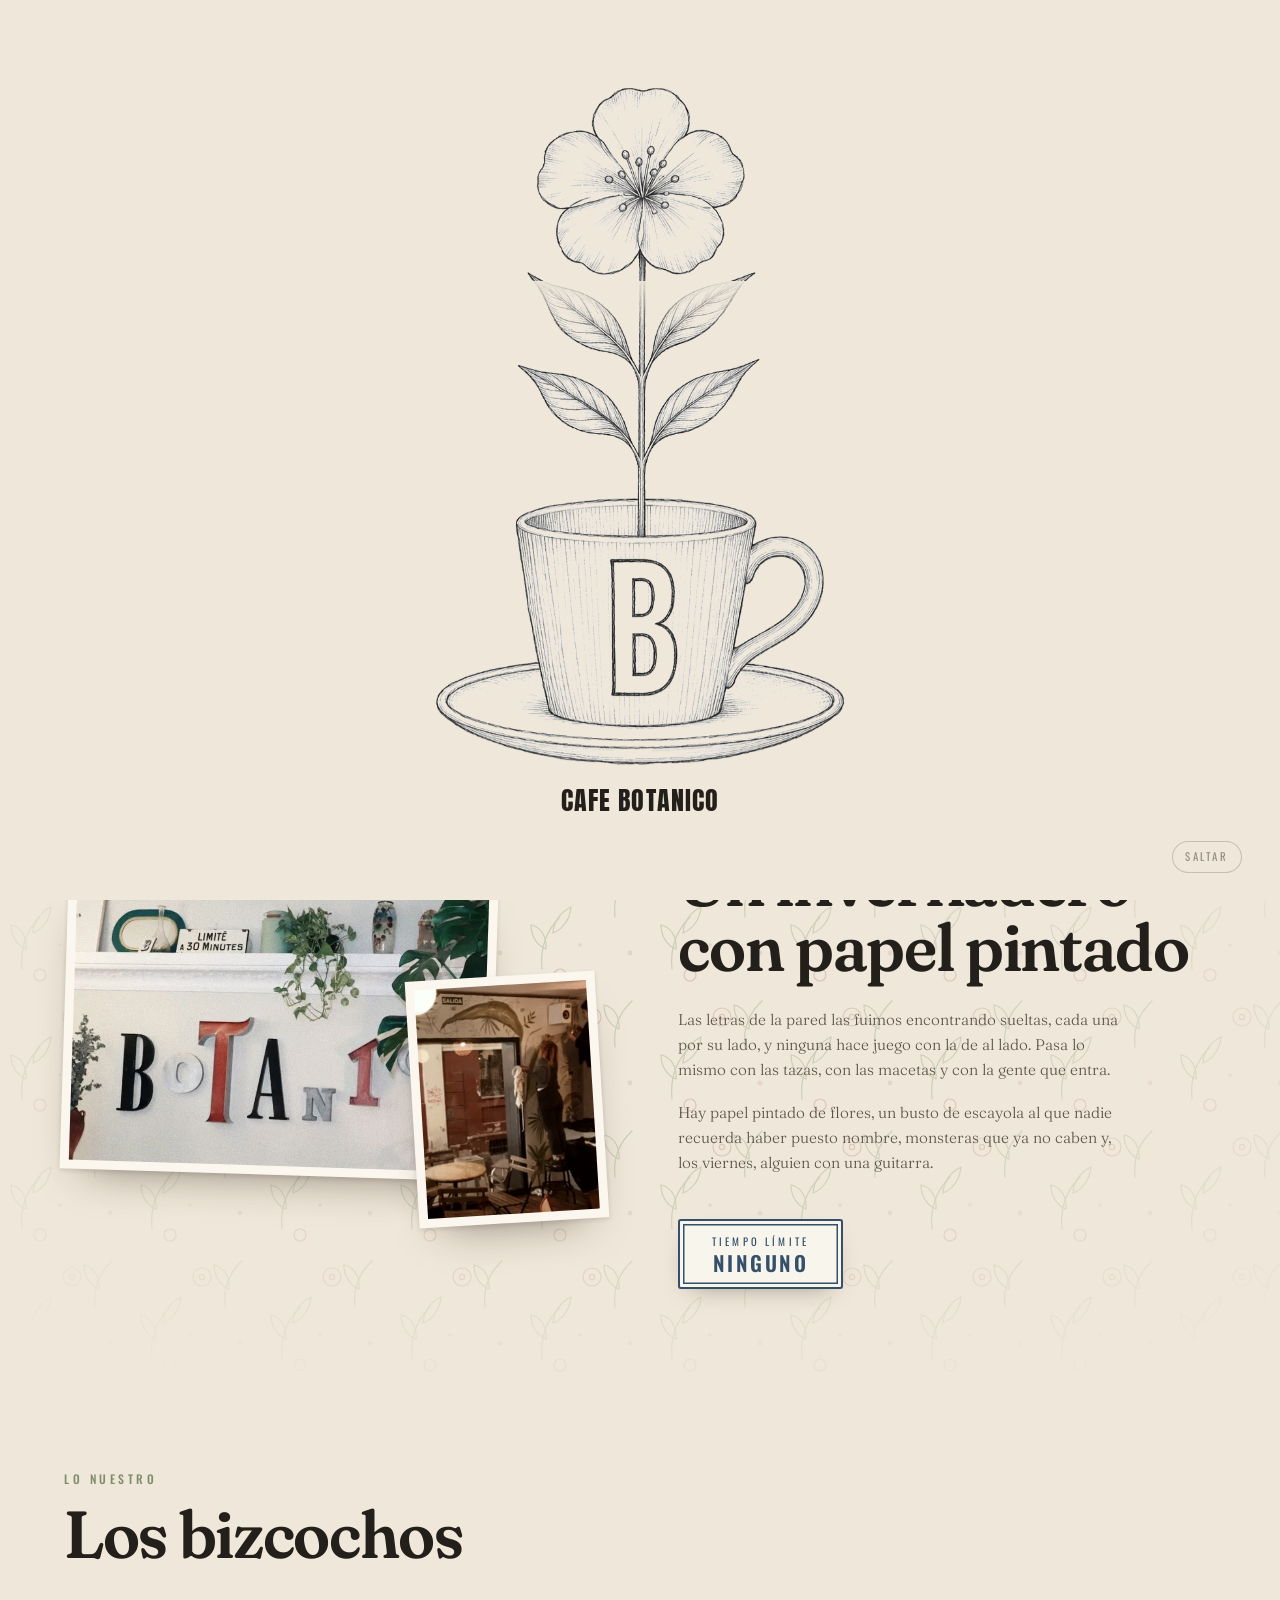
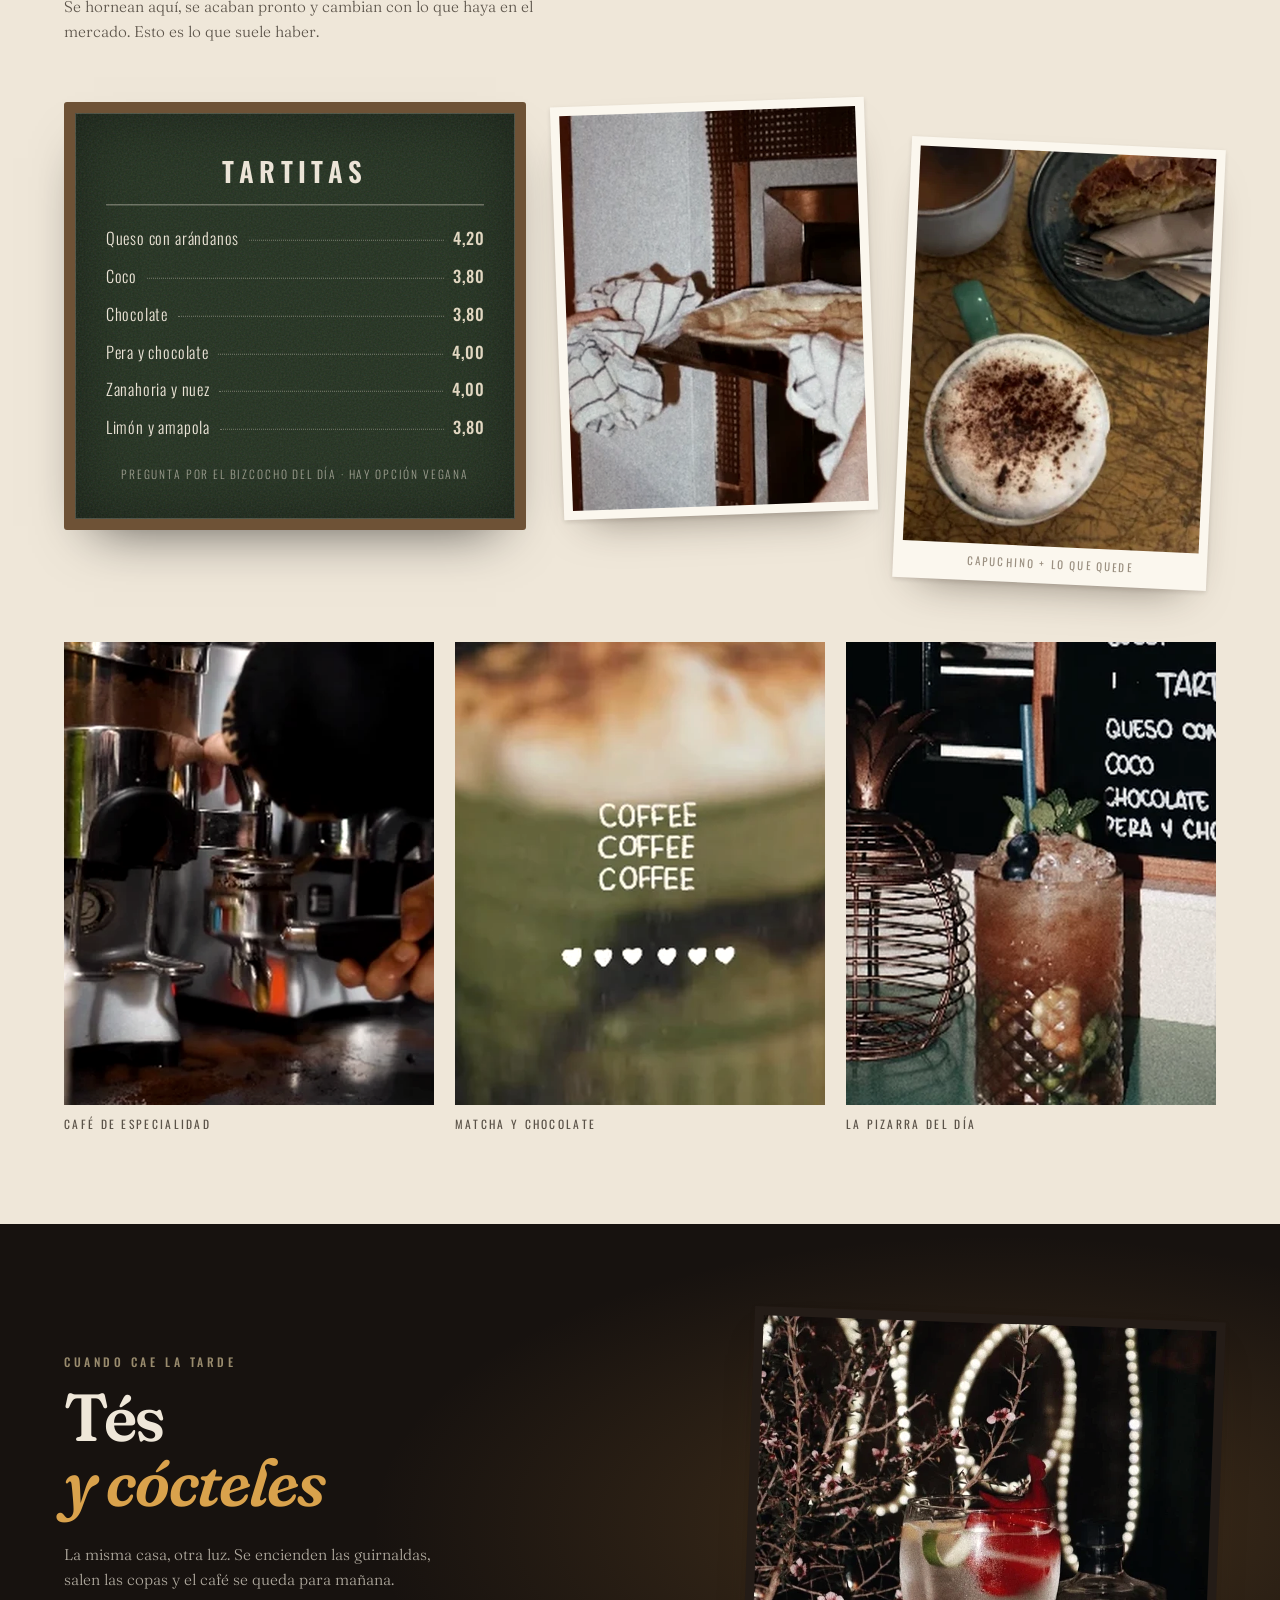
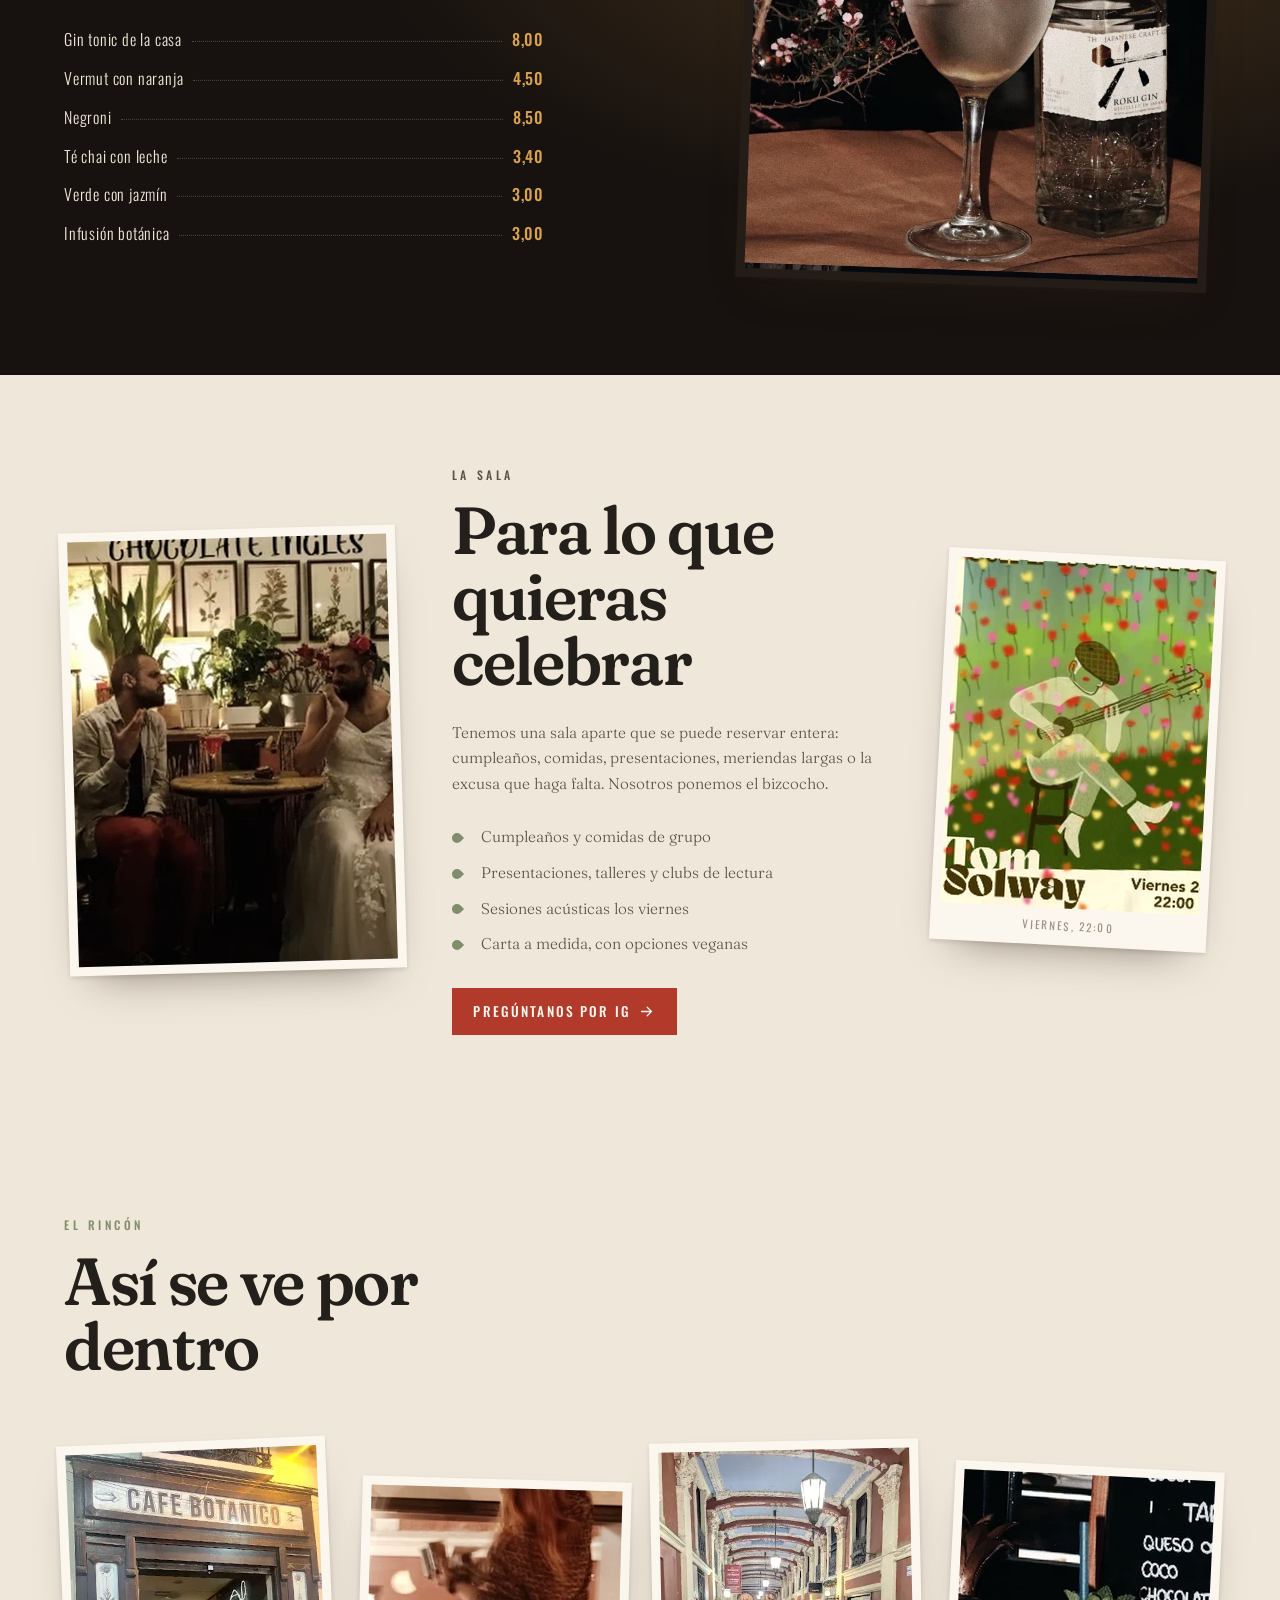
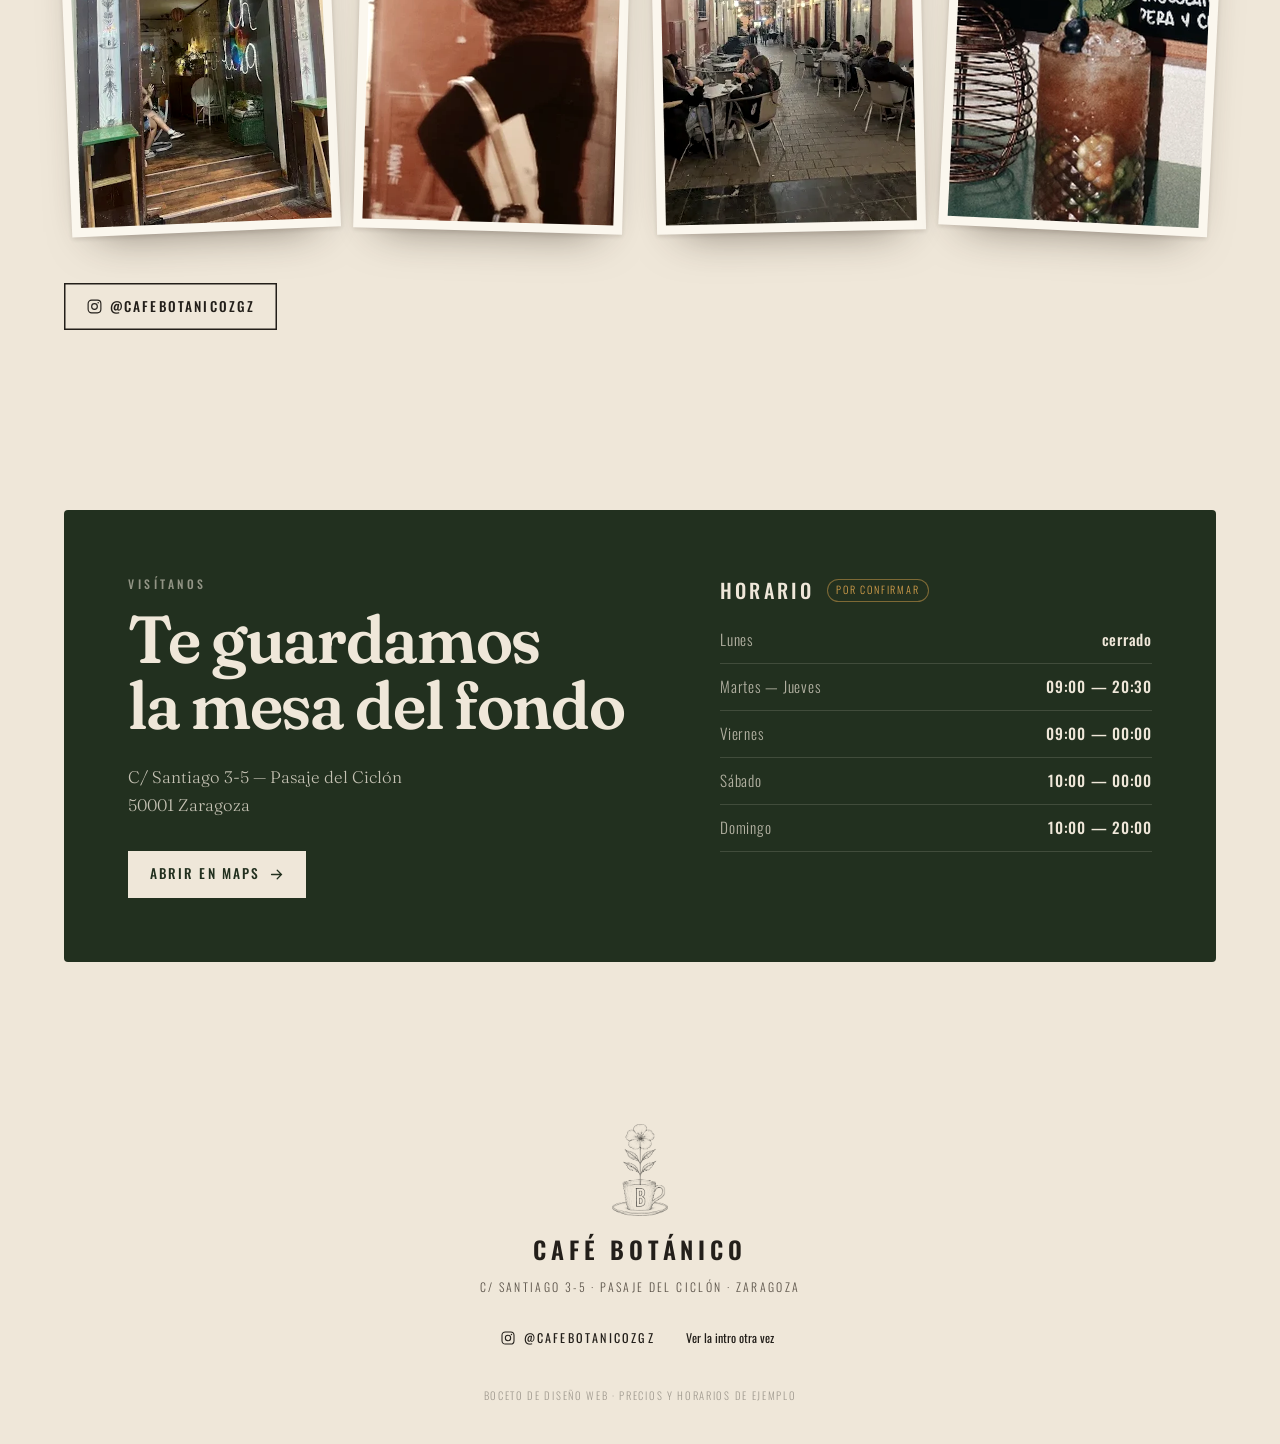
==== commit f7f42a33: "Hacer que la planta crezca de forma orgánica El clip-path dejaba ver una línea recta subiendo. Ahora" ====
--- a/index.html
+++ b/index.html
@@ -23,7 +23,8 @@
   <div class="intro__box">
     <div class="dib">
       <img class="dib__taza"  src="assets/img/logo-dibujo.webp" alt="" width="629" height="1043">
-      <img class="dib__plant" src="assets/img/logo-dibujo.webp" alt="" aria-hidden="true">
+      <img class="dib__tallo" src="assets/img/logo-dibujo.webp" alt="" aria-hidden="true">
+      <img class="dib__flor"  src="assets/img/logo-dibujo.webp" alt="" aria-hidden="true">
     </div>
     <p class="intro__word">Cafe Botanico</p>
   </div>
--- a/assets/css/style.css
+++ b/assets/css/style.css
@@ -378,28 +378,53 @@
 .intro__box{display:flex;flex-direction:column;align-items:center;
   gap:clamp(14px,2.4vh,26px);width:min(78vw,min(62vh,410px))}
 
+/* El dibujo se parte en tres: taza, tallo con hojas, y flor.
+   Los cortes salen de medir la tinta del propio dibujo:
+   flor 0-28,6%  ·  tallo y hojas 28,6-60,7%  ·  taza 60,7-100%  */
+@property --brote{syntax:'<percentage>';inherits:false;initial-value:30%}
+
 .dib{position:relative;width:100%;aspect-ratio:629/1043}
+/* en pausa hasta que la imagen está lista, para no perder el crecimiento */
+.intro .dib img,.intro .intro__word{animation-play-state:paused}
+.intro.ready .dib img,.intro.ready .intro__word{animation-play-state:running}
 .dib img{position:absolute;inset:0;width:100%;height:100%;object-fit:contain}
-/* la taza y el plato: la parte de abajo del dibujo */
-.dib__taza{clip-path:inset(59.5% 0 0 0);opacity:0;
-  animation:tazaIn .75s var(--e) .15s forwards}
-/* el tallo, las hojas y la flor: se revelan creciendo hacia arriba */
-.dib__plant{clip-path:inset(59.5% 0 40.5% 0);
-  animation:crecer 1.35s cubic-bezier(.3,.7,.3,1) .78s forwards}
+
+.dib__taza{clip-path:inset(60.7% 0 0 0);opacity:0;
+  animation:tazaIn .4s var(--e) .05s forwards}
+
+/* el tallo no se corta: asoma por un degradado que sube */
+.dib__tallo{
+  clip-path:inset(28.6% 0 39.3% 0);
+  --brote:30%;
+  -webkit-mask-image:linear-gradient(to top,#000 var(--brote),transparent calc(var(--brote) + 9%));
+          mask-image:linear-gradient(to top,#000 var(--brote),transparent calc(var(--brote) + 9%));
+  animation:brotar .76s cubic-bezier(.4,.5,.25,1) .32s forwards;
+}
+
+/* la flor se abre desde donde acaba el tallo */
+.dib__flor{
+  clip-path:inset(0 0 71.4% 0);
+  transform-origin:50.2% 28%;
+  transform:scale(.18) rotate(-12deg);opacity:0;
+  animation:florecer .58s cubic-bezier(.2,1.35,.38,1) .82s forwards;
+}
+
 @keyframes tazaIn{
-  from{opacity:0;transform:translateY(10px) scale(.97)}
+  from{opacity:0;transform:translateY(9px) scale(.975)}
   to{opacity:1;transform:none}
 }
-@keyframes crecer{
-  from{clip-path:inset(59.5% 0 40.5% 0)}
-  to{clip-path:inset(0 0 40.5% 0)}
+@keyframes brotar{to{--brote:63%}}
+@keyframes florecer{
+  0%{transform:scale(.18) rotate(-12deg);opacity:0}
+  26%{opacity:1}
+  100%{transform:scale(1) rotate(0deg);opacity:1}
 }
 
 .intro__word{
   margin:0;font-family:'Anton',Impact,sans-serif;font-weight:400;
   font-size:clamp(1.05rem,2.5vw,1.6rem);letter-spacing:.045em;
   text-transform:uppercase;color:var(--ink);line-height:1;
-  opacity:0;animation:palabra .55s var(--e) 2.1s forwards;
+  opacity:0;animation:palabra .38s var(--e) 1.34s forwards;
 }
 @keyframes palabra{from{opacity:0;transform:translateY(7px)}to{opacity:1;transform:none}}
 
@@ -417,6 +442,7 @@
     transition-duration:.01ms !important;scroll-behavior:auto !important}
   .rv{opacity:1;transform:none}
   .dib__taza{opacity:1}
-  .dib__plant{clip-path:inset(0 0 40.5% 0)}
+  .dib__tallo{-webkit-mask-image:none;mask-image:none}
+  .dib__flor{transform:none;opacity:1}
   .intro__word{opacity:1}
 }
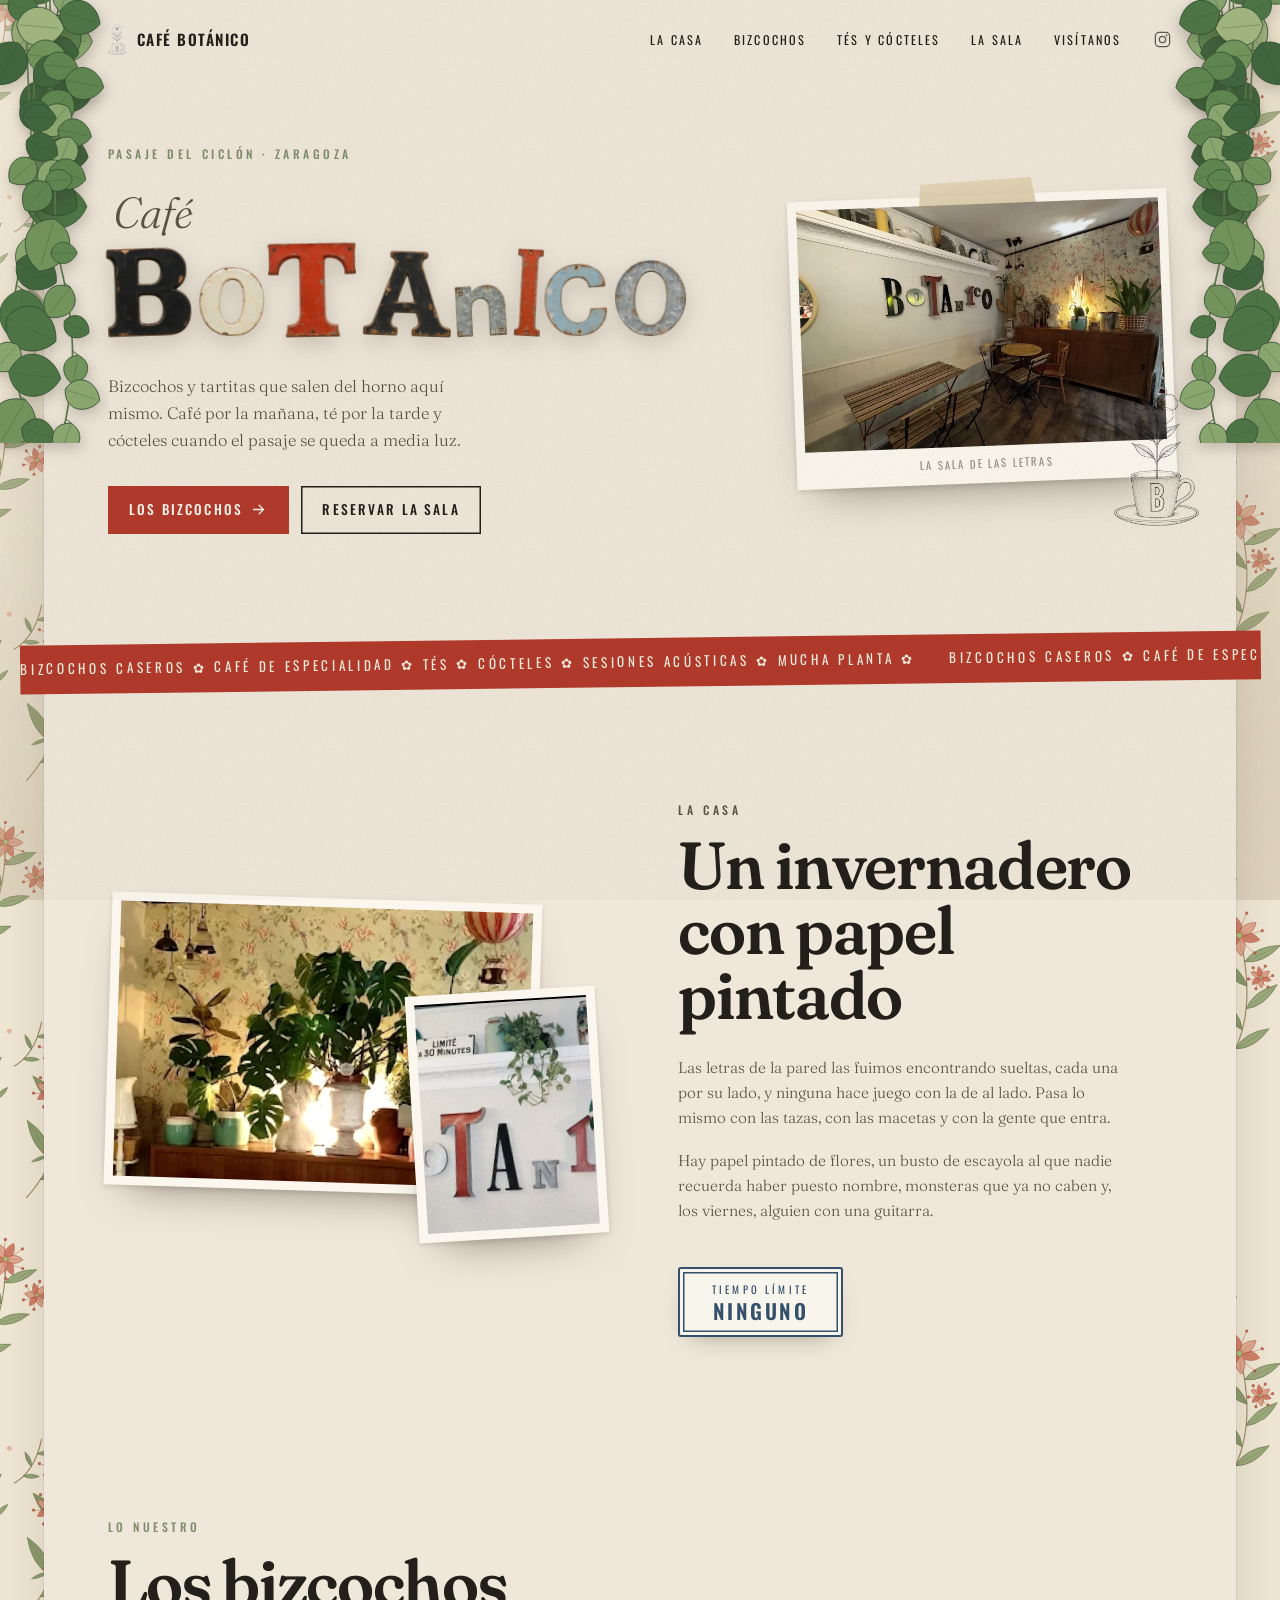
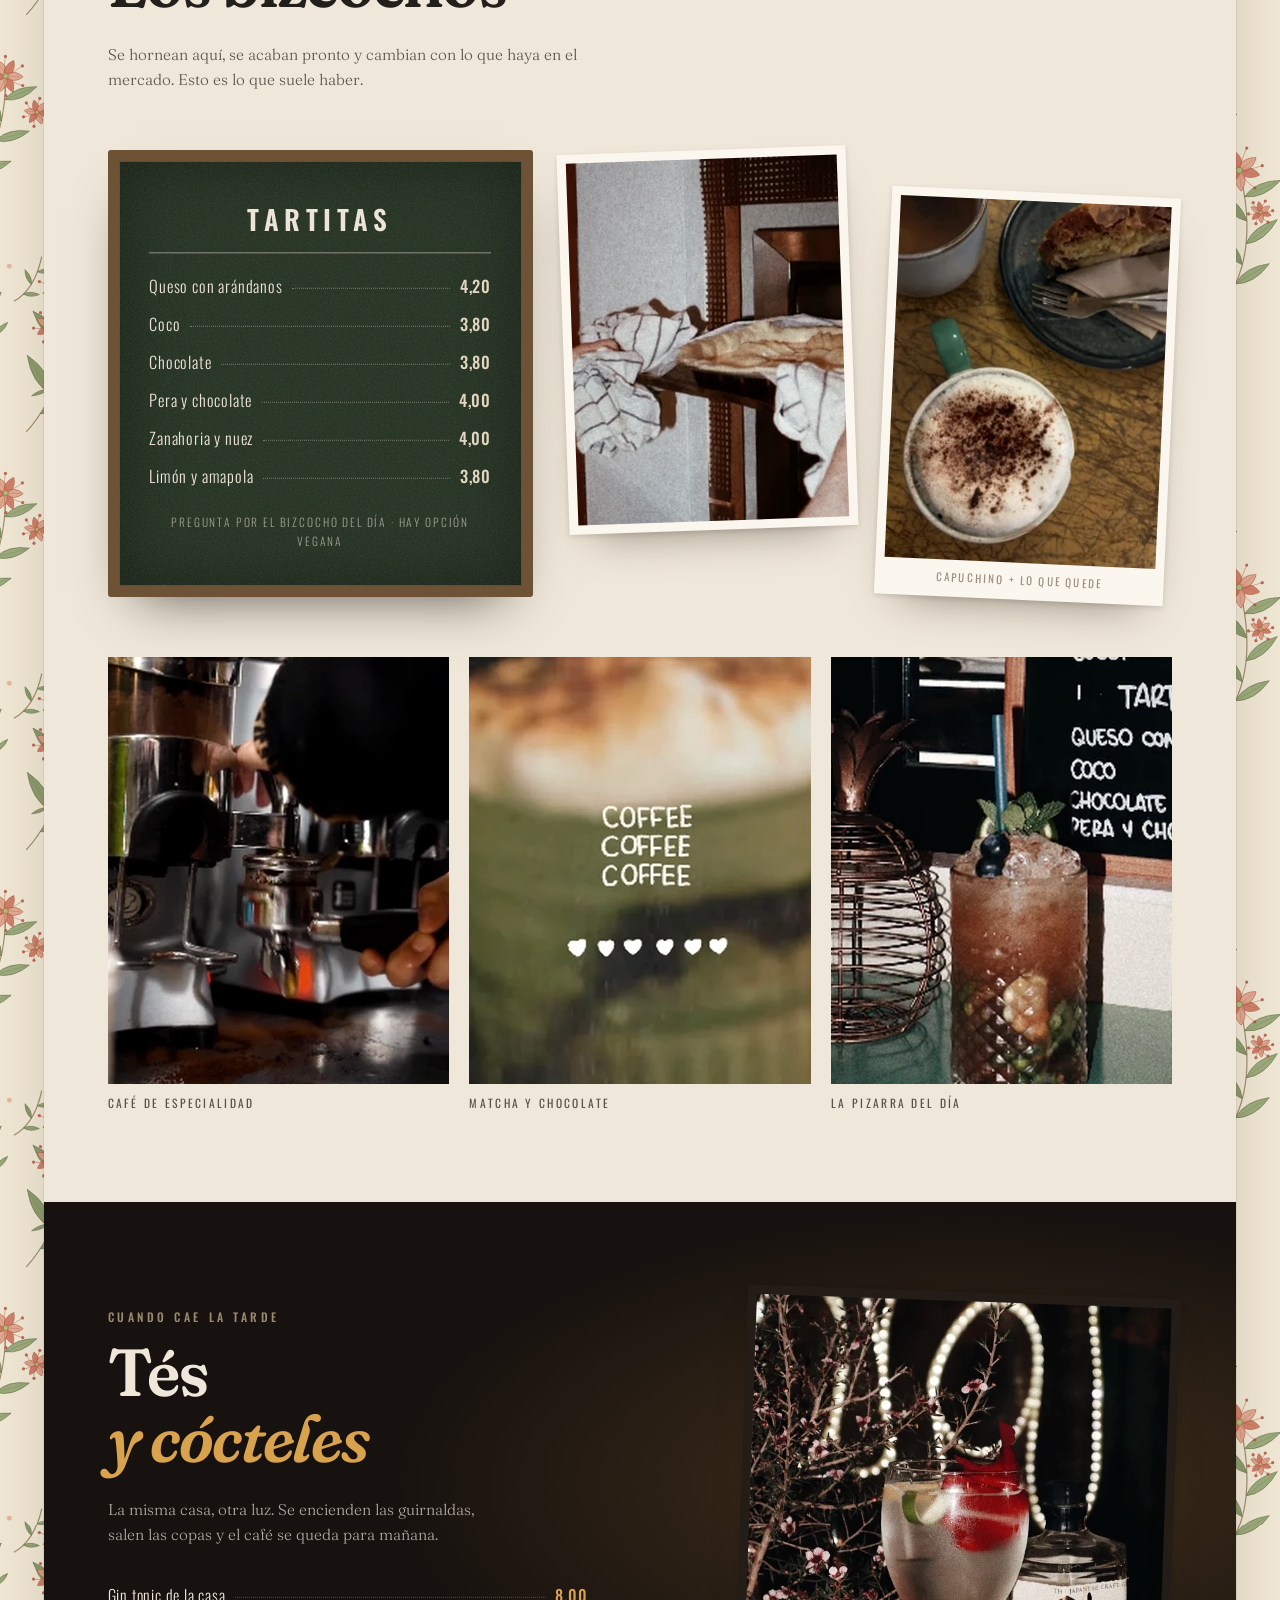
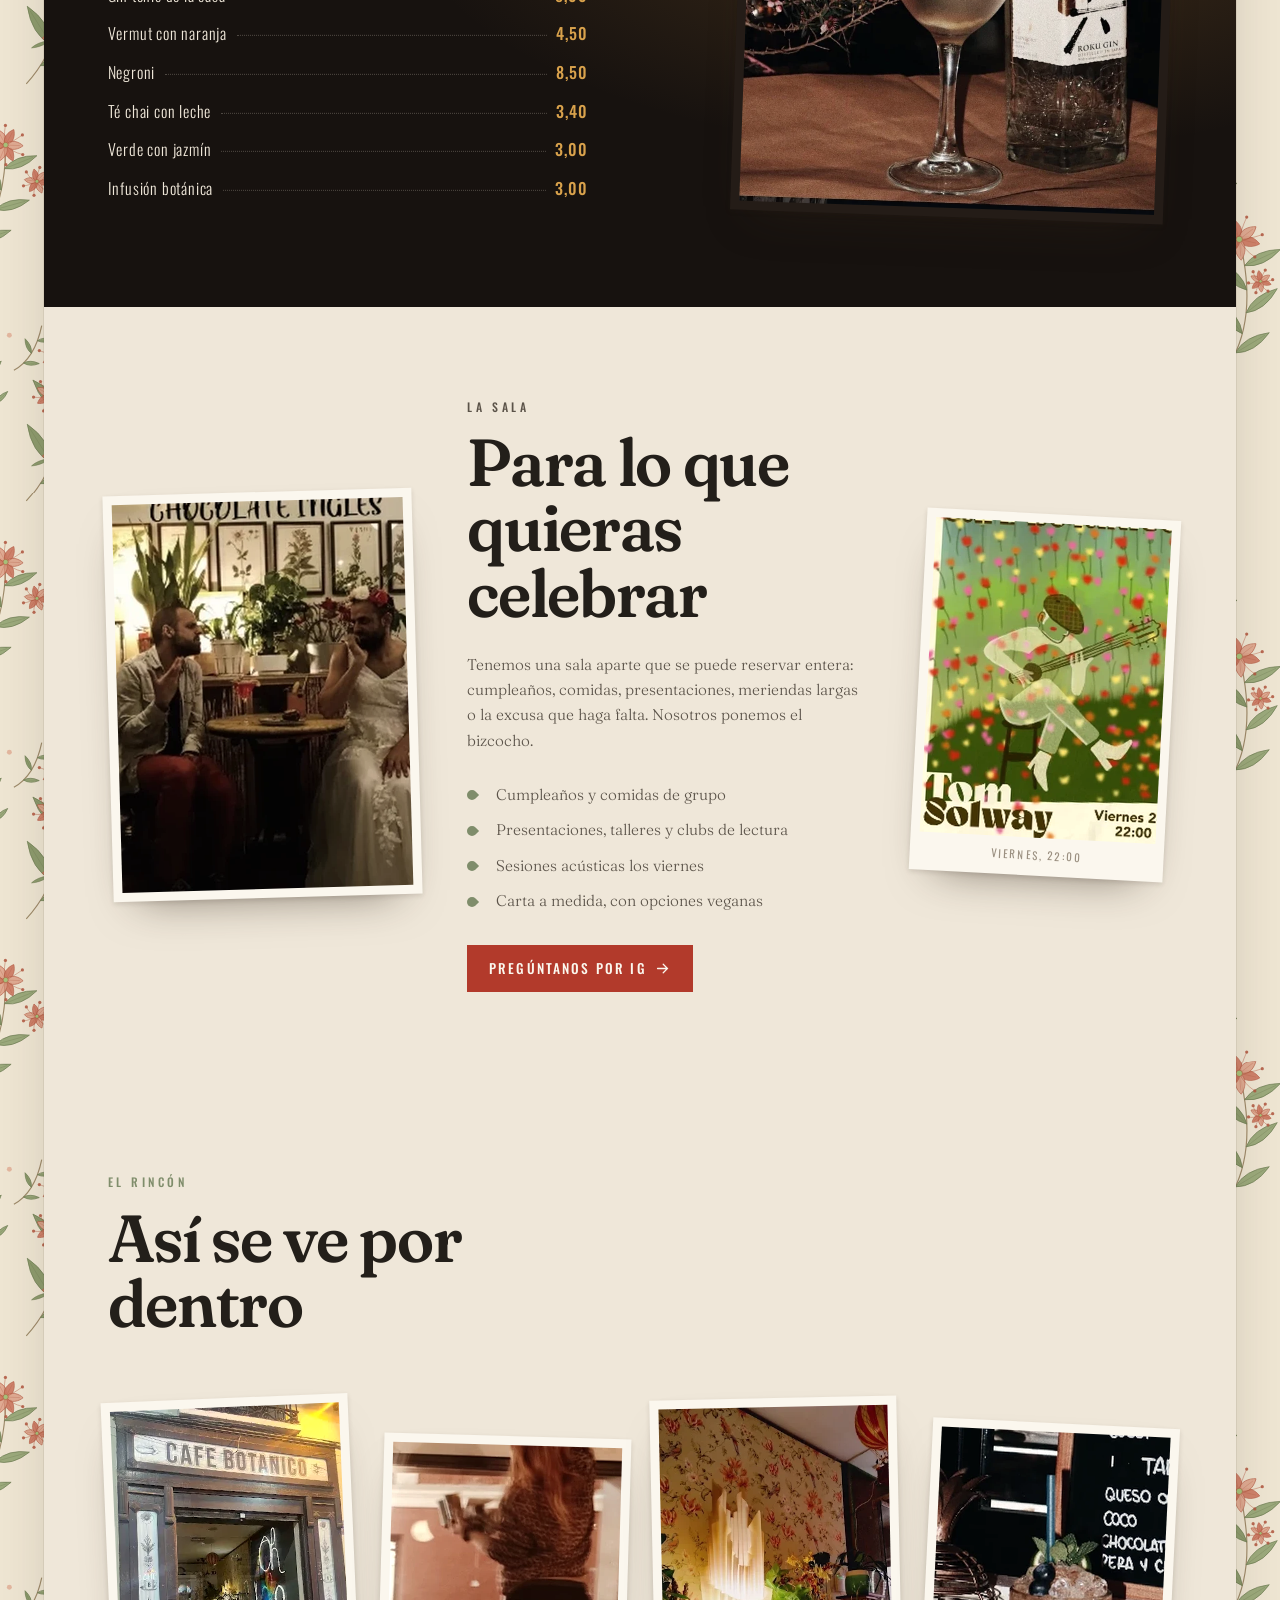
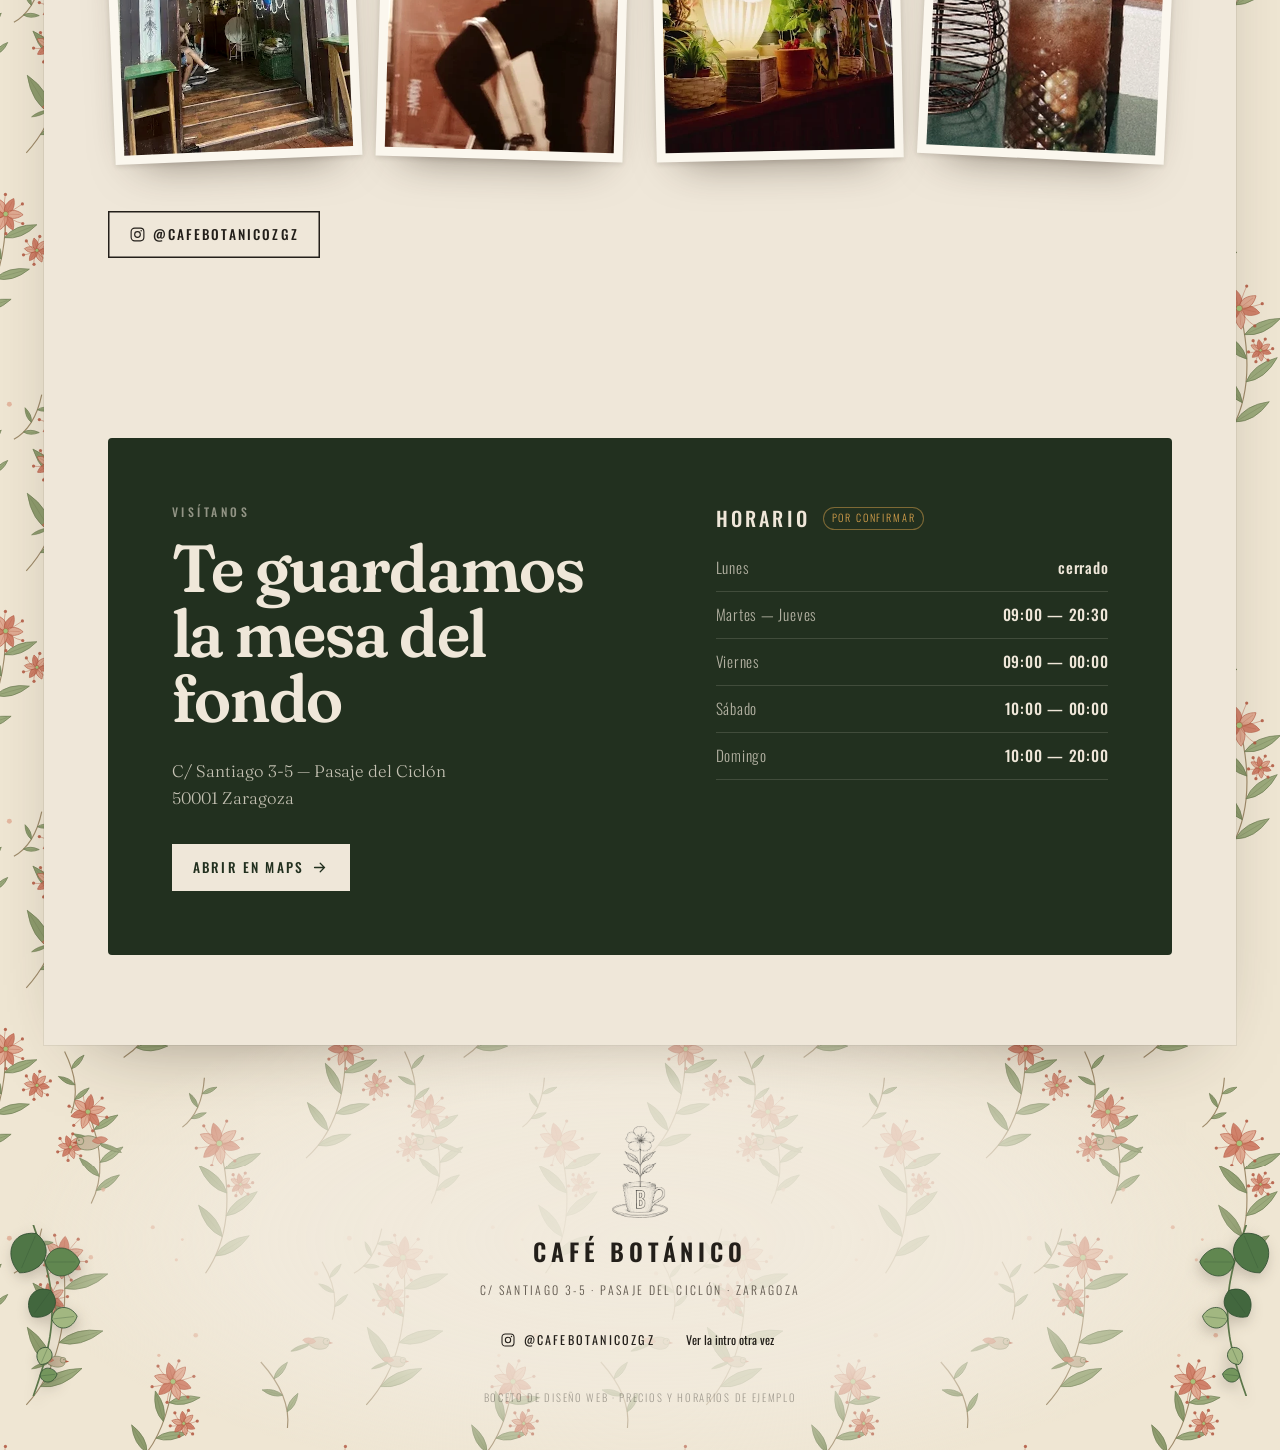
==== commit f69d27d3: "Poner el papel pintado de fondo y enredaderas por los lados El fondo de toda la web pasa a ser el es" ====
--- a/index.html
+++ b/index.html
@@ -30,6 +30,10 @@
   </div>
   <button class="intro__skip" id="skip" type="button">Saltar</button>
 </div>
+
+<!-- ═══════════ ENREDADERAS ═══════════ -->
+<div class="rama rama--izq" aria-hidden="true"><i class="rama__tallo"></i><i class="rama__mata"></i><i class="rama__cola"></i></div>
+<div class="rama rama--der" aria-hidden="true"><i class="rama__tallo"></i><i class="rama__mata"></i><i class="rama__cola"></i></div>
 
 <!-- ═══════════ HEADER ═══════════ -->
 <header class="hdr" id="hdr">
@@ -76,8 +80,8 @@
 
   <div class="hero__pic rv">
     <figure class="print print--tape" style="--rot:-2.2deg">
-      <img src="assets/img/papel.webp" alt="Rincón del café: papel pintado floral, un busto de escayola y macetas de barro entre monsteras" width="910" height="607">
-      <figcaption>el rincón del busto</figcaption>
+      <img src="assets/img/local.webp" alt="Sala del café: la pared con las letras de BOTANICO, las mesas de madera y el papel pintado al fondo" width="677" height="510">
+      <figcaption>la sala de las letras</figcaption>
     </figure>
     <img class="hero__seal" src="assets/img/logo-dibujo.webp" alt="" aria-hidden="true">
   </div>
@@ -95,10 +99,10 @@
 <section class="sec casa" id="casa">
   <div class="casa__pics">
     <figure class="print rv" style="--rot:1.8deg">
-      <img src="assets/img/letras.webp" alt="Pared del café con las letras de BOTANICO recuperadas, cada una de un tipo distinto, entre plantas" width="909" height="480">
+      <img src="assets/img/rincon.webp" alt="Rincón del café: una monstera enorme sobre el aparador, con el papel pintado de flores y pájaros detrás" width="312" height="510">
     </figure>
     <figure class="print print--sm rv" style="--rot:-3.5deg">
-      <img src="assets/img/sala.webp" alt="Interior del café con mural pintado y mesas redondas">
+      <img src="assets/img/letras.webp" alt="Detalle de las letras de BOTANICO en la pared, entre plantas">
     </figure>
   </div>
   <div class="casa__txt">
@@ -205,7 +209,7 @@
   <div class="wall">
     <figure class="print rv" style="--rot:-2.4deg"><img src="assets/img/fachada.webp" alt="Fachada de Café Botánico con la puerta abierta"></figure>
     <figure class="print rv" style="--rot:1.6deg"><img src="assets/img/musica.webp" alt="Alguien tocando la guitarra en el café"></figure>
-    <figure class="print rv" style="--rot:-1.2deg"><img src="assets/img/porches.webp" alt="Las mesas bajo los arcos del Pasaje del Ciclón"></figure>
+    <figure class="print rv" style="--rot:-1.2deg"><img src="assets/img/lampara.webp" alt="Lámpara art déco encendida sobre el aparador, con el papel pintado detrás"></figure>
     <figure class="print rv" style="--rot:2.8deg"><img src="assets/img/pizarra.webp" alt="La pizarra con las tartitas del día"></figure>
   </div>
   <a class="btn btn--line mid" href="https://www.instagram.com/cafebotanicozgz/" target="_blank" rel="noopener"><svg><use href="#ig"/></svg> @cafebotanicozgz</a>
--- a/assets/css/style.css
+++ b/assets/css/style.css
@@ -32,7 +32,14 @@
   font-family:var(--serif);font-weight:300;font-size:clamp(15.5px,1.05vw,17.5px);
   line-height:1.62;overflow-x:hidden;
 }
+body{position:relative}
 body.lock{overflow:hidden}
+main{
+  position:relative;z-index:2;
+  background:var(--paper);
+  margin-inline:clamp(0px,3.4vw,78px);
+  box-shadow:0 0 0 1px rgba(35,31,26,.07), 0 30px 80px -50px rgba(45,33,22,.6);
+}
 img{display:block;max-width:100%}
 a{color:inherit;text-decoration:none}
 button{font:inherit;color:inherit;background:none;border:0;cursor:pointer}
@@ -45,10 +52,12 @@
   opacity:.14;mix-blend-mode:multiply;
   background-image:url("data:image/svg+xml,%3Csvg xmlns='http://www.w3.org/2000/svg' width='200' height='200'%3E%3Cfilter id='n'%3E%3CfeTurbulence type='fractalNoise' baseFrequency='.9' numOctaves='4'/%3E%3C/filter%3E%3Crect width='100%25' height='100%25' filter='url(%23n)'/%3E%3C/svg%3E");
 }
-/* ── luz difusa de la pared ── */
+/* ── el papel pintado de la pared, de fondo en toda la web ── */
+body{background:url(../img/papel-pintado.svg) repeat 0 0 / 340px auto, var(--paper)}
+/* luz cálida por encima, como la del local */
 body::before{
-  content:'';position:fixed;inset:0;z-index:-1;
-  background:radial-gradient(120% 90% at 22% 8%,#F7F1E5 0%,var(--paper) 45%,#E7DCC8 100%);
+  content:'';position:fixed;inset:0;z-index:0;pointer-events:none;
+  background:radial-gradient(135% 95% at 20% 4%,rgba(255,246,228,.5) 0%,rgba(236,224,200,.18) 48%,rgba(190,172,140,.26) 100%);
 }
 
 /* ══════════ TIPOGRAFÍA ══════════ */
@@ -112,13 +121,14 @@
 
 /* ══════════ HEADER ══════════ */
 .hdr{
-  position:fixed;top:0;left:0;right:0;z-index:500;
+  position:fixed;z-index:500;top:0;left:0;right:0;z-index:500;
   display:flex;align-items:center;gap:2rem;
-  padding:clamp(13px,2vw,24px) var(--pad);
+  padding-block:clamp(13px,2vw,24px);
+  padding-inline:calc(clamp(0px,3.4vw,78px) + var(--pad));
   transition:background .45s,padding .45s var(--e),box-shadow .45s;
 }
-.hdr.stuck{background:rgba(239,231,217,.9);backdrop-filter:blur(12px);
-  padding-top:10px;padding-bottom:10px;box-shadow:0 1px 0 rgba(35,31,26,.14)}
+.hdr.stuck{background:rgba(239,231,217,.92);backdrop-filter:blur(12px);
+  padding-block:10px;box-shadow:0 1px 0 rgba(35,31,26,.14)}
 .hdr__brand{display:flex;align-items:center;gap:.65rem;margin-right:auto;
   font-family:var(--cond);font-weight:600;font-size:.95rem;letter-spacing:.1em;text-transform:uppercase}
 .hdr__mark{width:auto;height:31px;mix-blend-mode:multiply;filter:contrast(1.5) brightness(.93)}
@@ -157,7 +167,7 @@
 
 /* letras desparejadas: las de verdad, recortadas de la pared */
 .word{
-  --u:clamp(48px,7.8vw,110px);
+  --u:clamp(46px,6.9vw,97px);
   display:flex;flex-wrap:wrap;align-items:flex-end;gap:0 .07em;
   font-size:var(--u);line-height:1;margin:0 0 .42em;
 }
@@ -201,7 +211,7 @@
 .casa{position:relative;display:grid;grid-template-columns:1fr 1fr;
   gap:clamp(30px,6vw,86px);align-items:center}
 .casa::before{
-  content:'';position:absolute;inset:0;z-index:-1;opacity:.5;
+  content:'';position:absolute;inset:0;z-index:-1;opacity:0;
   background-image:url("data:image/svg+xml,%3Csvg xmlns='http://www.w3.org/2000/svg' width='130' height='130' viewBox='0 0 130 130'%3E%3Cg fill='none' stroke='%23A9B596' stroke-width='1.2' stroke-linecap='round'%3E%3Cpath d='M22 112 C20 92 26 74 40 60'/%3E%3Cpath d='M26 92 C16 88 11 78 11 68 C21 70 27 80 26 92Z'/%3E%3Cpath d='M33 76 C34 64 41 55 51 50 C50 62 43 72 33 76Z'/%3E%3Cpath d='M95 60 C93 42 99 26 112 14'/%3E%3Cpath d='M99 42 C89 38 84 28 84 18 C94 20 100 30 99 42Z'/%3E%3C/g%3E%3Cg fill='none' stroke='%23C9A49B' stroke-width='1.2'%3E%3Ccircle cx='72' cy='30' r='9'/%3E%3Ccircle cx='72' cy='30' r='2.6'/%3E%3Ccircle cx='40' cy='118' r='6'/%3E%3C/g%3E%3Cg fill='%23C9A49B' opacity='.55'%3E%3Ccircle cx='110' cy='96' r='2.4'/%3E%3Ccircle cx='60' cy='88' r='1.8'/%3E%3C/g%3E%3C/svg%3E");
   -webkit-mask-image:radial-gradient(90% 75% at 50% 50%,#000 25%,transparent 78%);
   mask-image:radial-gradient(90% 75% at 50% 50%,#000 25%,transparent 78%);
@@ -323,7 +333,13 @@
 .hrs li b{font-weight:500;font-variant-numeric:tabular-nums}
 
 /* ── Footer ── */
-.ftr{text-align:center;padding:clamp(56px,8vh,104px) var(--pad) 40px}
+.ftr{position:relative;z-index:2;text-align:center;padding:clamp(60px,9vh,116px) var(--pad) 44px}
+/* velo para que el pie se lea sobre el papel pintado */
+.ftr::before{
+  content:'';position:absolute;inset:0;z-index:-1;pointer-events:none;
+  background:radial-gradient(58% 72% at 50% 48%,rgba(241,234,221,.94) 0%,rgba(241,234,221,.78) 52%,rgba(241,234,221,0) 84%);
+}
+.ftr > *{position:relative}
 .ftr__mark{width:auto;height:92px;margin:0 auto 14px;mix-blend-mode:multiply;filter:contrast(1.35) brightness(.95)}
 .ftr__name{font-family:var(--cond);font-weight:600;font-size:1.5rem;
   letter-spacing:.2em;text-transform:uppercase;margin:0 0 .35em}
@@ -337,6 +353,40 @@
 .ftr__note{font-family:var(--cond);font-weight:300;font-size:.66rem;letter-spacing:.16em;
   text-transform:uppercase;color:rgba(35,31,26,.38);margin:0}
 
+/* ══════════════════════════════════════════════════════════════
+   ENREDADERAS — cuelgan desde arriba hasta el pie, por los dos lados
+   ══════════════════════════════════════════════════════════════ */
+.rama{
+  --rw:clamp(84px,9.5vw,172px);
+  position:absolute;top:0;bottom:0;width:var(--rw);
+  z-index:4;pointer-events:none;
+}
+.rama--izq{left:clamp(-34px,-1vw,0px)}
+.rama--der{right:clamp(-34px,-1vw,0px);transform:scaleX(-1)}
+.rama i{position:absolute;left:0;right:0;display:block;background-repeat:no-repeat;background-position:top center;
+  filter:saturate(.85) brightness(.98) drop-shadow(2px 5px 7px rgba(45,33,22,.22))}
+/* el tallo se repite todo lo largo que haga falta y se desvanece al final */
+.rama__tallo{
+  top:0;bottom:0;
+  background-image:url(../img/rama-tramo.svg);
+  background-repeat:repeat-y;
+  background-size:100% auto;
+  -webkit-mask-image:linear-gradient(to bottom,#000 calc(100% - 190px),transparent calc(100% - 40px));
+          mask-image:linear-gradient(to bottom,#000 calc(100% - 190px),transparent calc(100% - 40px));
+}
+/* la mata de arriba */
+.rama__mata{
+  top:0;height:calc(var(--rw) * 300 / 170);
+  background-image:url(../img/rama-cabeza.svg);
+  background-size:100% 100%;
+}
+/* la punta, que acaba dentro del pie */
+.rama__cola{
+  bottom:clamp(26px,6vh,86px);height:calc(var(--rw) * 240 / 170);
+  background-image:url(../img/rama-cola.svg);
+  background-size:100% 100%;
+}
+
 /* ══════════ REVELADO ══════════ */
 .rv{opacity:0;transform:translateY(22px);
   transition:opacity .85s var(--e),transform .85s var(--e)}
@@ -345,6 +395,11 @@
 
 /* ══════════ RESPONSIVE ══════════ */
 @media (max-width:980px){
+  :root{--pad:46px}
+  .rama{--rw:70px}
+  .rama--izq{left:-28px}
+  .rama--der{right:-28px}
+  .hdr{padding-inline:var(--pad)}
   .hdr__nav,.hdr__ig{display:none}
   .hdr__burger{display:flex}
   .hero{grid-template-columns:1fr;padding-top:clamp(104px,15vh,150px)}
@@ -360,6 +415,11 @@
   .noche__in .print{width:min(80%,340px);margin-inline:auto}
 }
 @media (max-width:560px){
+  :root{--pad:40px}
+  .word{--u:clamp(42px,10.4vw,70px)}
+  .rama{--rw:62px}
+  .rama--izq{left:-26px}
+  .rama--der{right:-26px}
   .strip{grid-template-columns:1fr 1fr}
   .strip__i:last-child{display:none}
   .sala{grid-template-columns:1fr}
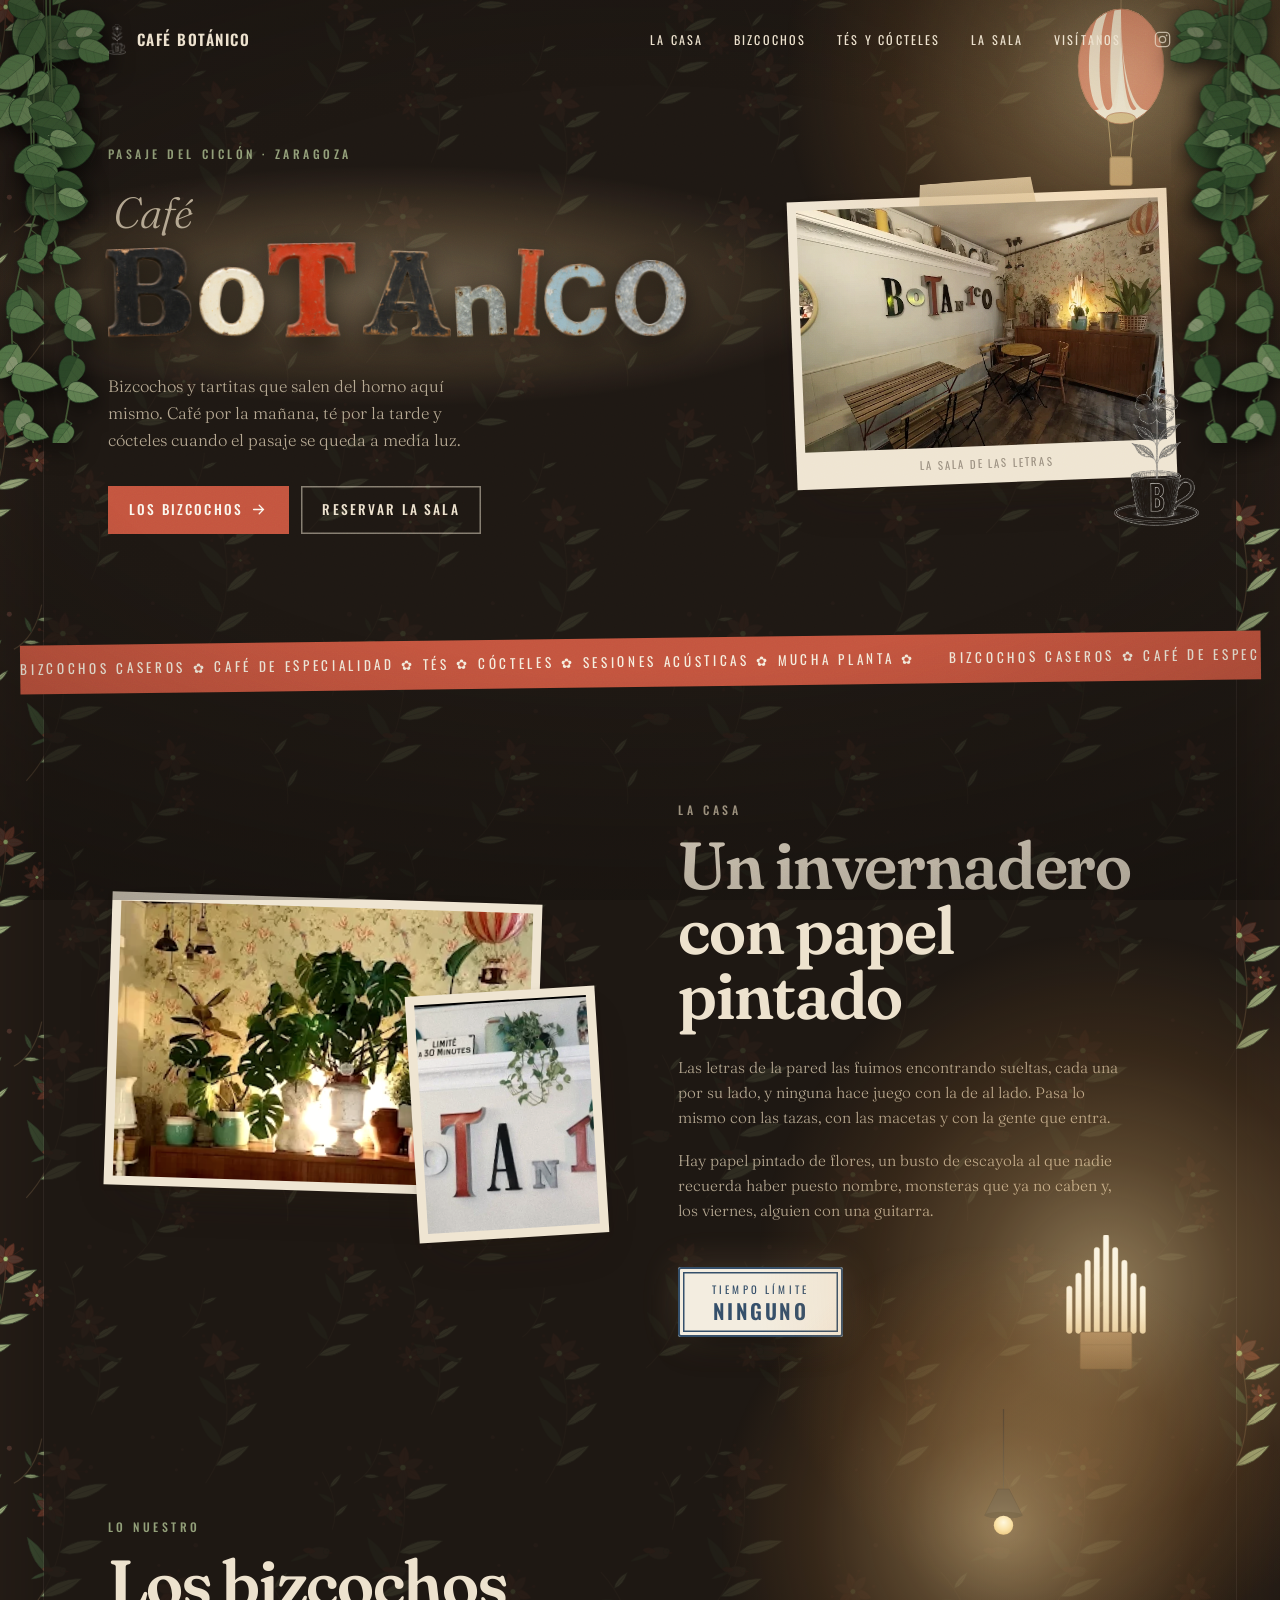
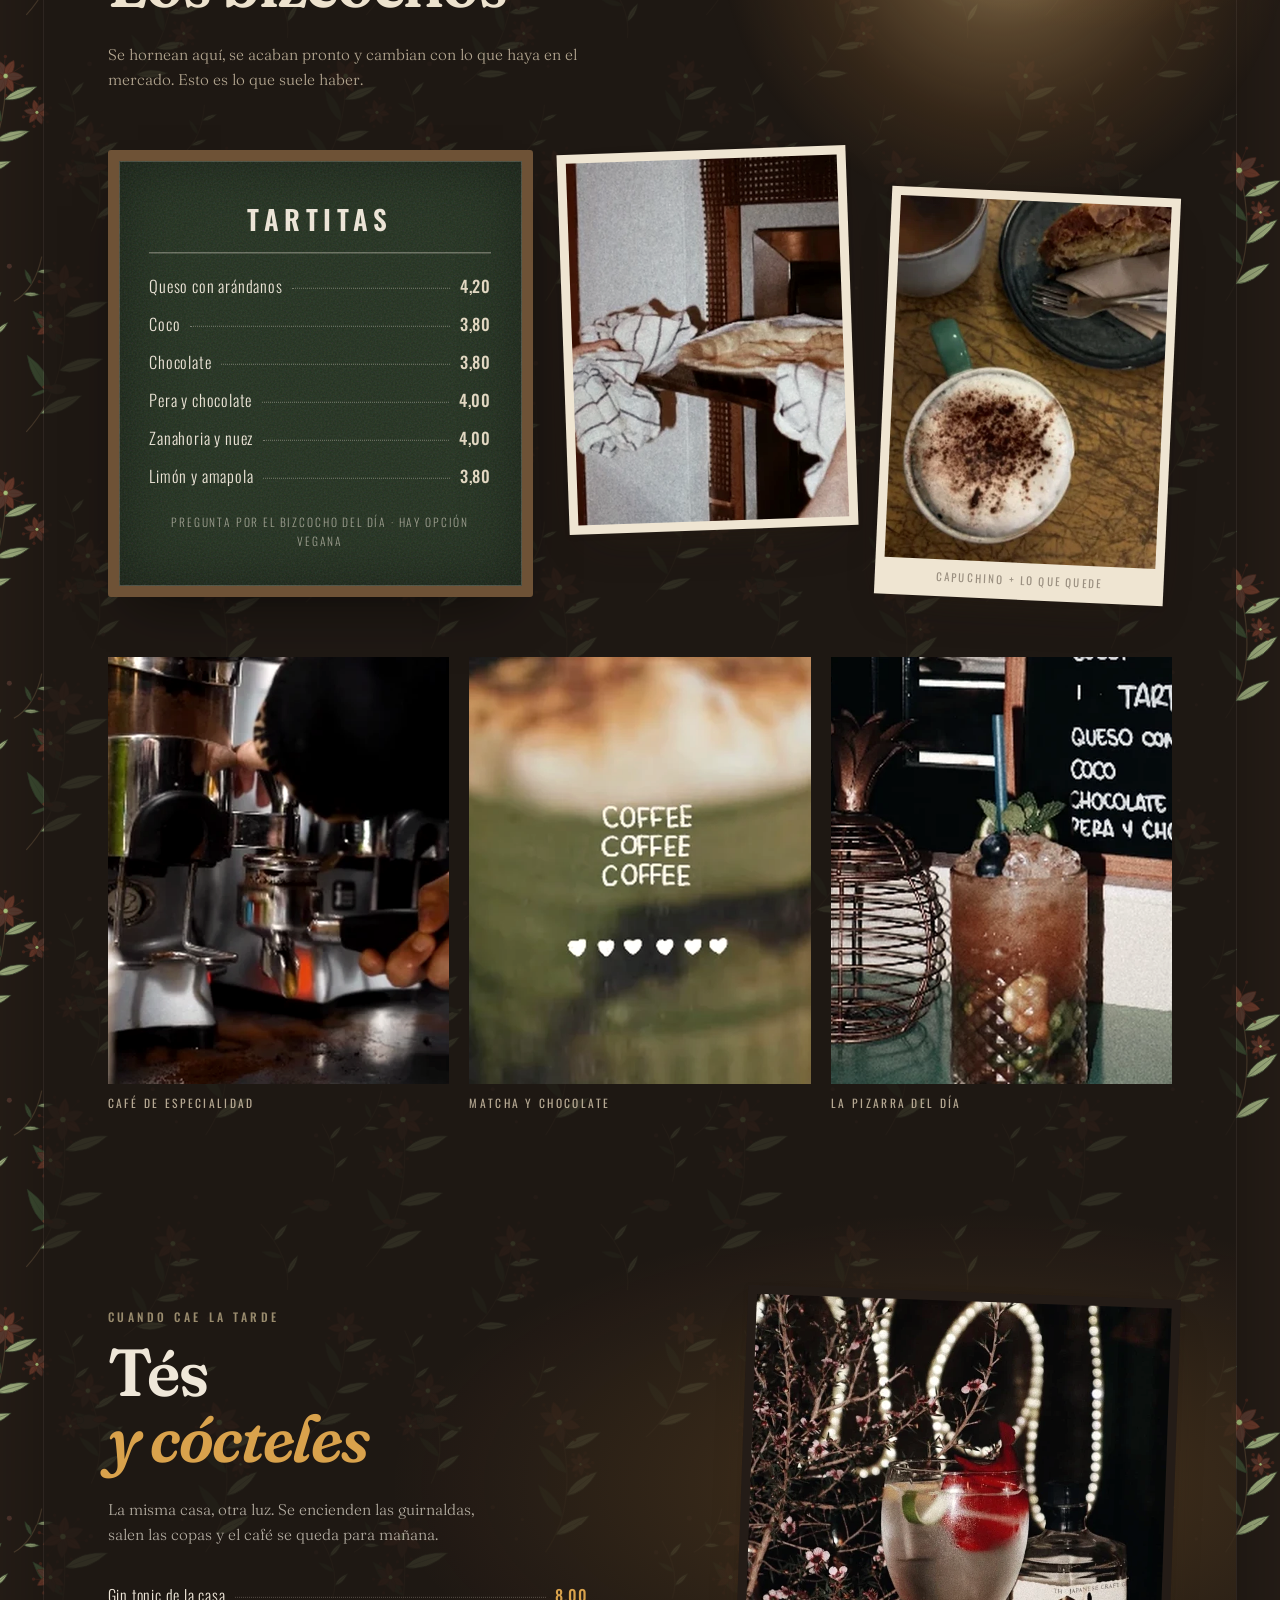
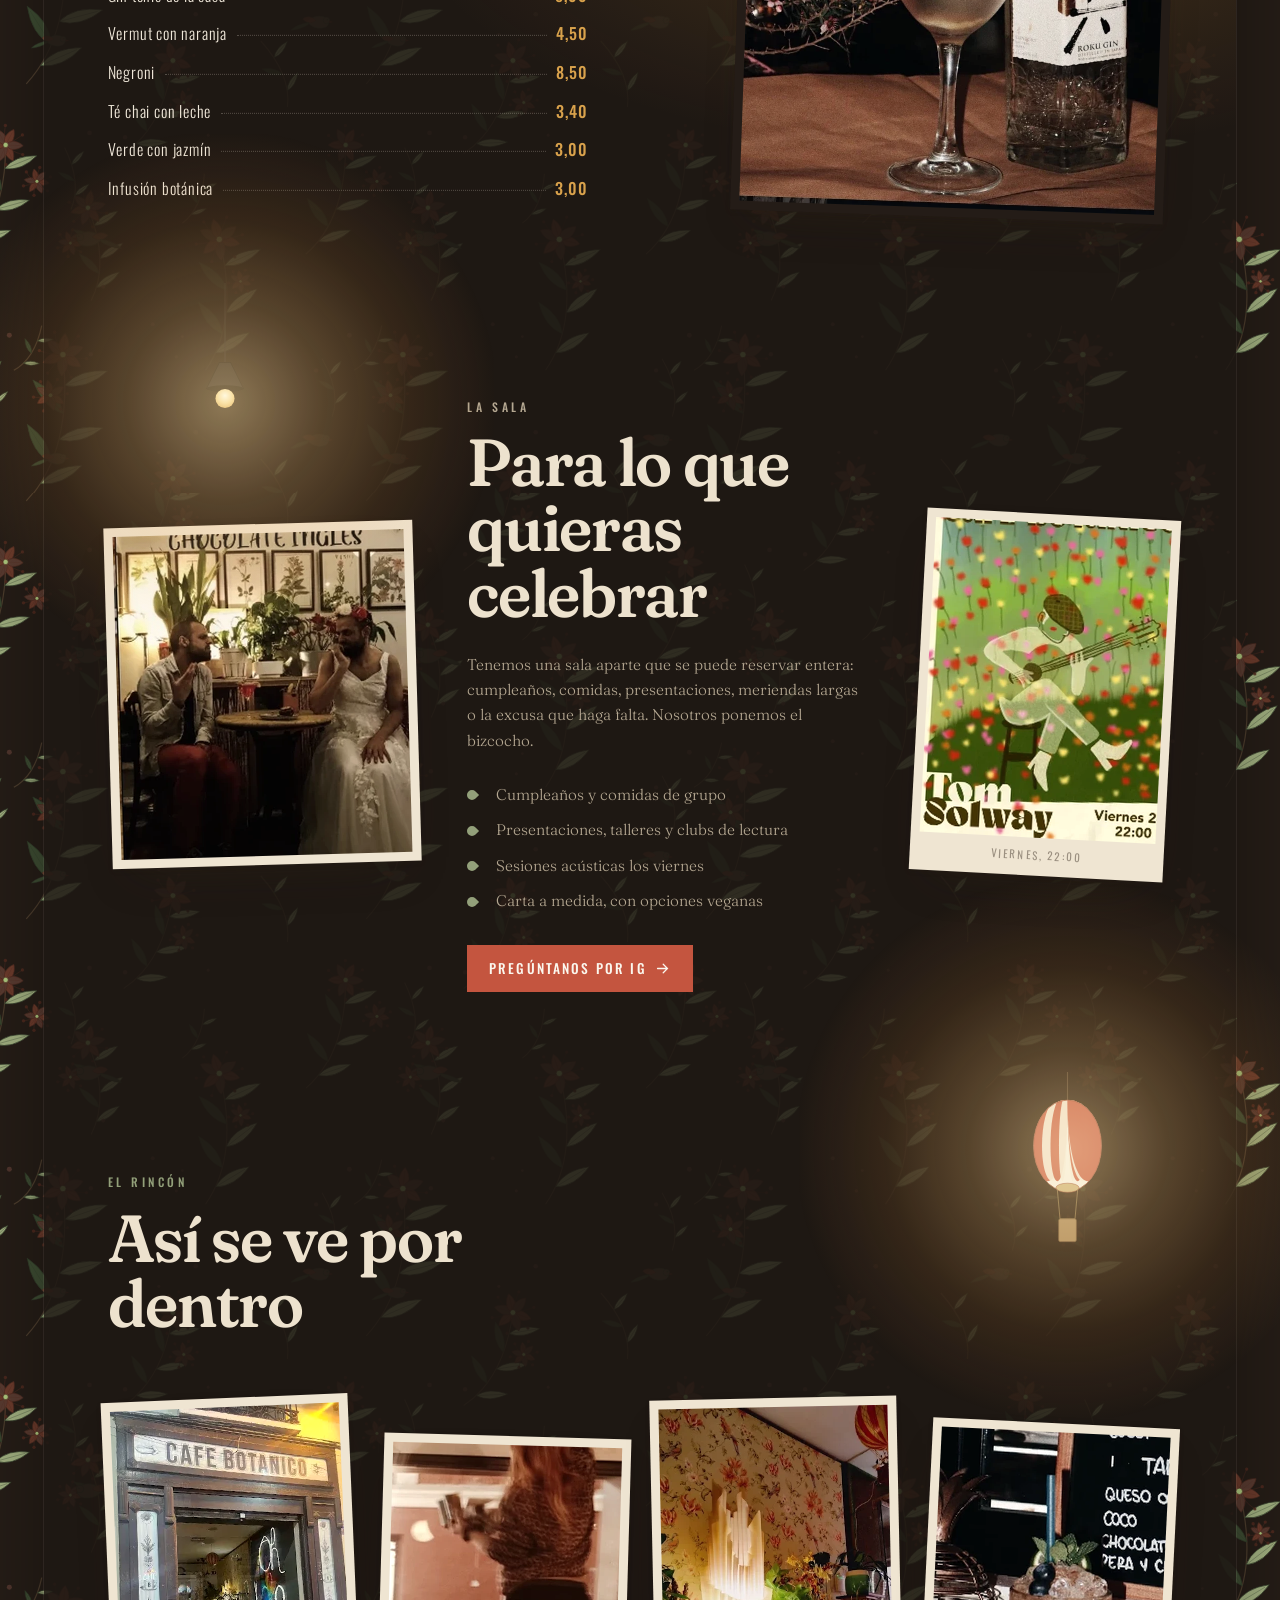
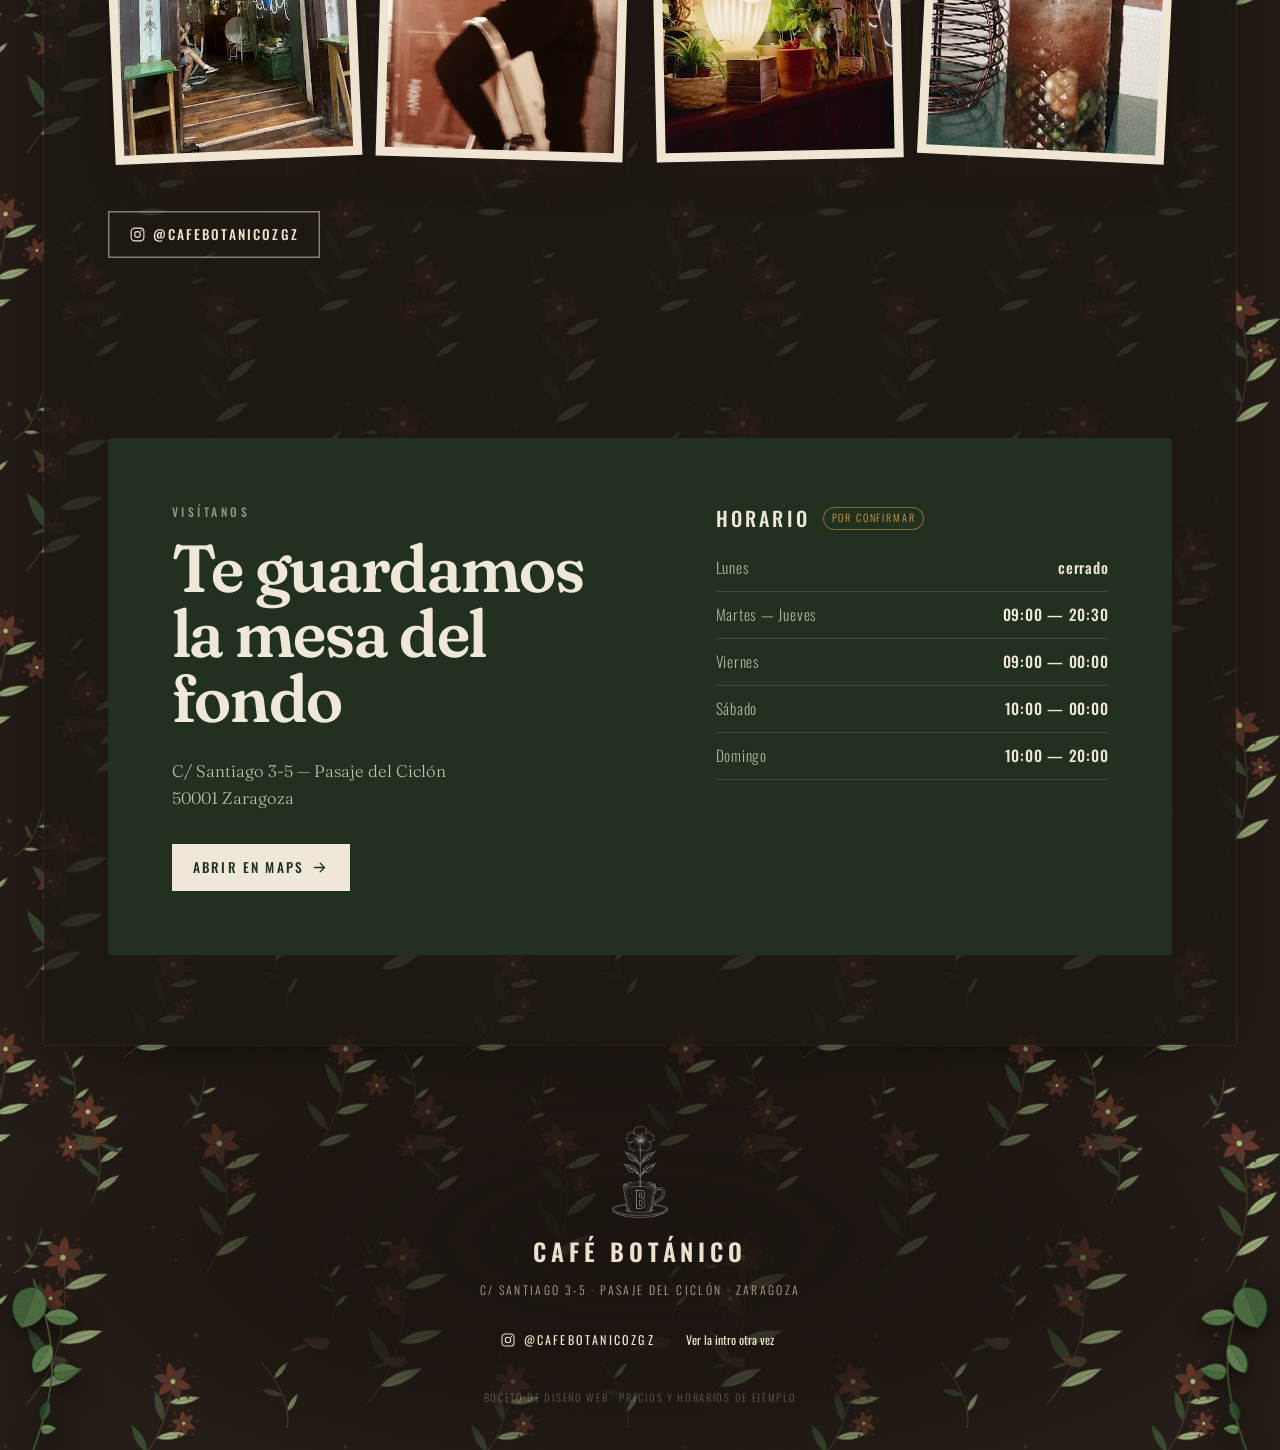
==== commit b7e859cc: "Apagar la luz: la web de noche, alumbrada por lámparas La página pasa a estar a oscuras y sólo la il" ====
--- a/index.html
+++ b/index.html
@@ -58,6 +58,7 @@
 
 <!-- ═══════════ HERO ═══════════ -->
 <section class="hero">
+  <i class="lampara lampara--farol" aria-hidden="true"></i>
   <div class="hero__txt">
     <p class="kicker rv">Pasaje del Ciclón · Zaragoza</p>
     <p class="hero__cafe rv">Café</p>
@@ -97,6 +98,7 @@
 
 <!-- ═══════════ LA CASA ═══════════ -->
 <section class="sec casa" id="casa">
+  <i class="lampara lampara--deco" aria-hidden="true"></i>
   <div class="casa__pics">
     <figure class="print rv" style="--rot:1.8deg">
       <img src="assets/img/rincon.webp" alt="Rincón del café: una monstera enorme sobre el aparador, con el papel pintado de flores y pájaros detrás" width="312" height="510">
@@ -119,6 +121,7 @@
 
 <!-- ═══════════ BIZCOCHOS ═══════════ -->
 <section class="sec bizco" id="bizcochos">
+  <i class="lampara lampara--bomb" aria-hidden="true"></i>
   <header class="head rv">
     <p class="kicker">Lo nuestro</p>
     <h2>Los bizcochos</h2>
@@ -179,6 +182,7 @@
 
 <!-- ═══════════ LA SALA ═══════════ -->
 <section class="sec sala" id="sala">
+  <i class="lampara lampara--bomb2" aria-hidden="true"></i>
   <figure class="print rv" style="--rot:-1.6deg">
     <img src="assets/img/pareja.webp" alt="Dos personas celebrando en el café, entre láminas botánicas enmarcadas">
   </figure>
@@ -202,6 +206,7 @@
 
 <!-- ═══════════ MURO ═══════════ -->
 <section class="sec muro">
+  <i class="lampara lampara--farol2" aria-hidden="true"></i>
   <header class="head rv">
     <p class="kicker">El rincón</p>
     <h2>Así se ve por dentro</h2>
--- a/assets/css/style.css
+++ b/assets/css/style.css
@@ -5,18 +5,20 @@
    ══════════════════════════════════════════════════════════════ */
 
 :root{
-  --paper:#EFE7D9;        /* pared crema */
-  --paper-2:#E5DAC6;
-  --card:#FBF7EE;         /* papel de la copia */
-  --ink:#231F1A;          /* negro de las letras */
-  --ink-soft:#5B5349;
-  --red:#B23A2B;          /* letras rojas, macetas, tapa */
-  --clay:#B0674A;
-  --green:#22301F;        /* monstera / pizarra */
-  --sage:#7F8D6B;
-  --blue:#93A8B2;         /* la C azul, los jarrones */
-  --pink:#C9A49B;         /* papel pintado */
-  --night:#17120F;
+  /* de noche: la pared se apaga y sólo la alumbran las lámparas */
+  --noche:#15110E;
+  --paper:#1E1813;        /* el panel donde va el contenido */
+  --cream:#271F18;
+  --ink:#EDE2CE;
+  --ink-soft:#B5A892;
+  --red:#C4553F;
+  --clay:#C58059;
+  --green:#22301F;
+  --sage:#93A07A;
+  --blue:#9FB3BC;
+  --pink:#C9A49B;
+  --gold:#E0A855;
+  --card:#EFE5D2;         /* el papel de las copias de foto, que sí está claro */
 
   --serif:'Fraunces',Georgia,serif;
   --cond:'Oswald',Impact,sans-serif;
@@ -36,28 +38,33 @@
 body.lock{overflow:hidden}
 main{
   position:relative;z-index:2;
-  background:var(--paper);
+  background:rgba(30,24,19,.86);
   margin-inline:clamp(0px,3.4vw,78px);
-  box-shadow:0 0 0 1px rgba(35,31,26,.07), 0 30px 80px -50px rgba(45,33,22,.6);
+  box-shadow:0 0 0 1px rgba(237,226,206,.07), 0 30px 90px -40px rgba(0,0,0,.8);
 }
 img{display:block;max-width:100%}
 a{color:inherit;text-decoration:none}
 button{font:inherit;color:inherit;background:none;border:0;cursor:pointer}
 svg{display:block}
-::selection{background:var(--red);color:var(--paper)}
+::selection{background:var(--red);color:#1B1510}
 
 /* ── grano de carrete sobre todo ── */
 body::after{
   content:'';position:fixed;inset:0;z-index:900;pointer-events:none;
-  opacity:.14;mix-blend-mode:multiply;
+  opacity:.09;mix-blend-mode:overlay;
   background-image:url("data:image/svg+xml,%3Csvg xmlns='http://www.w3.org/2000/svg' width='200' height='200'%3E%3Cfilter id='n'%3E%3CfeTurbulence type='fractalNoise' baseFrequency='.9' numOctaves='4'/%3E%3C/filter%3E%3Crect width='100%25' height='100%25' filter='url(%23n)'/%3E%3C/svg%3E");
 }
 /* ── el papel pintado de la pared, de fondo en toda la web ── */
-body{background:url(../img/papel-pintado.svg) repeat 0 0 / 340px auto, var(--paper)}
+body{
+  background:
+    url(../img/papel-pintado-noche.svg) repeat 0 0 / 340px auto,
+    var(--noche);
+}
 /* luz cálida por encima, como la del local */
+/* viñeta: las esquinas se van a negro */
 body::before{
-  content:'';position:fixed;inset:0;z-index:0;pointer-events:none;
-  background:radial-gradient(135% 95% at 20% 4%,rgba(255,246,228,.5) 0%,rgba(236,224,200,.18) 48%,rgba(190,172,140,.26) 100%);
+  content:'';position:fixed;inset:0;z-index:6;pointer-events:none;
+  background:radial-gradient(120% 85% at 50% 42%,transparent 38%,rgba(10,8,6,.5) 100%);
 }
 
 /* ══════════ TIPOGRAFÍA ══════════ */
@@ -90,8 +97,8 @@
 .btn svg{width:17px;height:17px;transition:transform .35s var(--e)}
 .btn:hover{background:var(--ink);transform:translateY(-2px)}
 .btn:hover svg{transform:translateX(4px)}
-.btn--line{background:transparent;color:var(--ink);box-shadow:inset 0 0 0 1.5px var(--ink)}
-.btn--line:hover{background:var(--ink);color:var(--paper)}
+.btn--line{background:transparent;color:var(--ink);box-shadow:inset 0 0 0 1.5px rgba(237,226,206,.5)}
+.btn--line:hover{background:var(--ink);color:#1B1510}
 .mid{margin:3.2rem auto 0;width:max-content}
 
 /* ══════════ COPIAS DE FOTO ══════════ */
@@ -127,11 +134,11 @@
   padding-inline:calc(clamp(0px,3.4vw,78px) + var(--pad));
   transition:background .45s,padding .45s var(--e),box-shadow .45s;
 }
-.hdr.stuck{background:rgba(239,231,217,.92);backdrop-filter:blur(12px);
-  padding-block:10px;box-shadow:0 1px 0 rgba(35,31,26,.14)}
+.hdr.stuck{background:rgba(21,17,14,.9);backdrop-filter:blur(12px);
+  padding-block:10px;box-shadow:0 1px 0 rgba(237,226,206,.12)}
 .hdr__brand{display:flex;align-items:center;gap:.65rem;margin-right:auto;
   font-family:var(--cond);font-weight:600;font-size:.95rem;letter-spacing:.1em;text-transform:uppercase}
-.hdr__mark{width:auto;height:31px;mix-blend-mode:multiply;filter:contrast(1.5) brightness(.93)}
+.hdr__mark{width:auto;height:31px;filter:invert(.93) brightness(1.08) sepia(.14)}
 .hdr__nav{display:flex;gap:1.9rem;font-family:var(--cond);font-weight:400;
   font-size:.76rem;letter-spacing:.18em;text-transform:uppercase}
 .hdr__nav a{position:relative;padding:.3em 0}
@@ -146,7 +153,7 @@
 .hdr.open .hdr__burger i:nth-child(1){transform:translateY(7.7px) rotate(45deg)}
 .hdr.open .hdr__burger i:nth-child(2){transform:translateY(-7.7px) rotate(-45deg)}
 .drawer{
-  position:fixed;inset:0;z-index:490;background:var(--paper);
+  position:fixed;inset:0;z-index:490;background:rgba(18,14,11,.97);
   display:flex;flex-direction:column;align-items:center;justify-content:center;gap:1.1rem;
   font-family:var(--cond);font-weight:500;font-size:1.7rem;letter-spacing:.06em;text-transform:uppercase;
   opacity:0;pointer-events:none;transition:opacity .4s var(--e);
@@ -190,7 +197,7 @@
 .hero__pic .print img{aspect-ratio:910/607}
 .hero__seal{
   position:absolute;right:-7%;bottom:-15%;width:auto;height:clamp(96px,11vw,148px);
-  opacity:.95;mix-blend-mode:multiply;filter:contrast(1.4) brightness(.94);
+  opacity:.9;filter:invert(.93) brightness(1.06) sepia(.14);
   animation:sway 9s ease-in-out infinite;
 }
 @keyframes sway{0%,100%{transform:rotate(-3deg)}50%{transform:rotate(3deg)}}
@@ -224,6 +231,7 @@
 .casa__txt p{color:var(--ink-soft);max-width:44ch}
 
 /* placa esmaltada */
+
 .plaque{
   display:inline-flex;flex-direction:column;align-items:center;gap:.1rem;
   margin-top:1.6rem;padding:.9rem 2.1rem;background:#F8F5EC;
@@ -337,10 +345,10 @@
 /* velo para que el pie se lea sobre el papel pintado */
 .ftr::before{
   content:'';position:absolute;inset:0;z-index:-1;pointer-events:none;
-  background:radial-gradient(58% 72% at 50% 48%,rgba(241,234,221,.94) 0%,rgba(241,234,221,.78) 52%,rgba(241,234,221,0) 84%);
+  background:radial-gradient(58% 72% at 50% 48%,rgba(26,20,16,.92) 0%,rgba(26,20,16,.72) 52%,rgba(26,20,16,0) 84%);
 }
 .ftr > *{position:relative}
-.ftr__mark{width:auto;height:92px;margin:0 auto 14px;mix-blend-mode:multiply;filter:contrast(1.35) brightness(.95)}
+.ftr__mark{width:auto;height:92px;margin:0 auto 14px;filter:invert(.93) brightness(1.08) sepia(.14)}
 .ftr__name{font-family:var(--cond);font-weight:600;font-size:1.5rem;
   letter-spacing:.2em;text-transform:uppercase;margin:0 0 .35em}
 .ftr__sub{font-family:var(--cond);font-weight:300;font-size:.74rem;letter-spacing:.2em;
@@ -351,7 +359,7 @@
 .ftr__links svg{width:16px;height:16px}
 .ftr__links a:hover,.ftr__links button:hover{color:var(--red)}
 .ftr__note{font-family:var(--cond);font-weight:300;font-size:.66rem;letter-spacing:.16em;
-  text-transform:uppercase;color:rgba(35,31,26,.38);margin:0}
+  text-transform:uppercase;color:rgba(237,226,206,.34);margin:0}
 
 /* ══════════════════════════════════════════════════════════════
    ENREDADERAS — cuelgan desde arriba hasta el pie, por los dos lados
@@ -364,15 +372,15 @@
 .rama--izq{left:clamp(-34px,-1vw,0px)}
 .rama--der{right:clamp(-34px,-1vw,0px);transform:scaleX(-1)}
 .rama i{position:absolute;left:0;right:0;display:block;background-repeat:no-repeat;background-position:top center;
-  filter:saturate(.85) brightness(.98) drop-shadow(2px 5px 7px rgba(45,33,22,.22))}
+  filter:saturate(.8) brightness(.74) contrast(1.08) drop-shadow(2px 7px 11px rgba(0,0,0,.65))}
 /* el tallo se repite todo lo largo que haga falta y se desvanece al final */
 .rama__tallo{
   top:0;bottom:0;
   background-image:url(../img/rama-tramo.svg);
   background-repeat:repeat-y;
   background-size:100% auto;
-  -webkit-mask-image:linear-gradient(to bottom,#000 calc(100% - 190px),transparent calc(100% - 40px));
-          mask-image:linear-gradient(to bottom,#000 calc(100% - 190px),transparent calc(100% - 40px));
+  -webkit-mask-image:linear-gradient(to bottom,#000 calc(100% - 150px),transparent calc(100% - 56px));
+          mask-image:linear-gradient(to bottom,#000 calc(100% - 150px),transparent calc(100% - 56px));
 }
 /* la mata de arriba */
 .rama__mata{
@@ -382,7 +390,7 @@
 }
 /* la punta, que acaba dentro del pie */
 .rama__cola{
-  bottom:clamp(26px,6vh,86px);height:calc(var(--rw) * 240 / 170);
+  bottom:0;height:calc(var(--rw) * 240 / 170);
   background-image:url(../img/rama-cola.svg);
   background-size:100% 100%;
 }
@@ -430,8 +438,14 @@
    INTRO — el dibujo del logo, con la planta saliendo de la taza
    ══════════════════════════════════════════════════════════════ */
 .intro{
-  position:fixed;inset:0;z-index:1000;background:var(--paper);
+  position:fixed;inset:0;z-index:1000;background:var(--noche);
   display:grid;place-items:center;overflow:hidden;
+}
+.intro::before{
+  content:'';position:absolute;left:50%;top:48%;width:min(120vw,900px);height:min(120vw,900px);
+  transform:translate(-50%,-50%);pointer-events:none;
+  background:radial-gradient(circle,rgba(255,216,152,.3) 0%,rgba(226,160,80,.12) 38%,transparent 70%);
+  mix-blend-mode:screen;
 }
 .intro.done{opacity:0;transform:scale(1.03);pointer-events:none;
   transition:opacity .7s var(--e),transform .95s var(--e)}
@@ -447,7 +461,8 @@
 /* en pausa hasta que la imagen está lista, para no perder el crecimiento */
 .intro .dib img,.intro .intro__word{animation-play-state:paused}
 .intro.ready .dib img,.intro.ready .intro__word{animation-play-state:running}
-.dib img{position:absolute;inset:0;width:100%;height:100%;object-fit:contain}
+.dib img{position:absolute;inset:0;width:100%;height:100%;object-fit:contain;
+  filter:invert(.93) brightness(1.08) sepia(.14)}
 
 .dib__taza{clip-path:inset(60.7% 0 0 0);opacity:0;
   animation:tazaIn .4s var(--e) .05s forwards}
@@ -491,11 +506,11 @@
 .intro__skip{
   position:absolute;right:max(16px,3vw);bottom:max(16px,3vh);
   font-family:var(--cond);font-weight:400;font-size:.68rem;letter-spacing:.24em;
-  text-transform:uppercase;color:rgba(35,31,26,.45);
-  padding:.65em 1.2em;box-shadow:inset 0 0 0 1px rgba(35,31,26,.2);border-radius:999px;
+  text-transform:uppercase;color:rgba(237,226,206,.5);
+  padding:.65em 1.2em;box-shadow:inset 0 0 0 1px rgba(237,226,206,.22);border-radius:999px;
   opacity:0;animation:palabra .5s ease-out .9s forwards;transition:color .3s,box-shadow .3s;
 }
-.intro__skip:hover{color:var(--ink);box-shadow:inset 0 0 0 1px rgba(35,31,26,.5)}
+.intro__skip:hover{color:var(--ink);box-shadow:inset 0 0 0 1px rgba(237,226,206,.55)}
 
 @media (prefers-reduced-motion:reduce){
   *{animation-duration:.01ms !important;animation-iteration-count:1 !important;
@@ -506,3 +521,79 @@
   .dib__flor{transform:none;opacity:1}
   .intro__word{opacity:1}
 }
+
+/* ══════════════════════════════════════════════════════════════
+   LÁMPARAS — la web está a oscuras y la alumbran ellas
+   ══════════════════════════════════════════════════════════════ */
+.hero,.casa,.bizco,.sala,.muro,.noche,.visita{position:relative}
+
+.lampara{
+  position:absolute;display:block;pointer-events:none;z-index:5;
+  background-repeat:no-repeat;background-position:top center;background-size:100% auto;
+}
+/* el charco de luz que echa cada una */
+.lampara::before{
+  content:'';position:absolute;left:50%;top:var(--ly,62%);
+  width:var(--lz,760px);height:var(--lz,760px);
+  transform:translate(-50%,-50%);
+  background:radial-gradient(circle,
+    rgba(255,218,154,.5) 0%,
+    rgba(255,196,118,.26) 26%,
+    rgba(226,150,70,.12) 48%,
+    transparent 72%);
+  mix-blend-mode:screen;
+}
+
+/* farolillo de globo, colgado en el hero */
+.lampara--farol{
+  top:-26px;right:clamp(6px,5vw,104px);
+  width:clamp(74px,8vw,142px);height:clamp(158px,17vw,304px);
+  background-image:url(../img/farolillo.svg);
+  --ly:46%;--lz:clamp(420px,52vw,980px);
+}
+.lampara--farol2{
+  top:-10px;right:clamp(10px,10vw,210px);
+  width:clamp(62px,6.4vw,112px);height:clamp(132px,13.6vw,240px);
+  background-image:url(../img/farolillo.svg);
+  --ly:44%;--lz:clamp(360px,42vw,780px);
+}
+/* lámpara de alabastro, apoyada en el aparador */
+.lampara--deco{
+  bottom:clamp(10px,4vw,56px);right:clamp(10px,6vw,130px);
+  width:clamp(72px,8.4vw,158px);height:clamp(95px,11vw,208px);
+  background-image:url(../img/lampara-deco.svg);background-position:bottom center;
+  --ly:34%;--lz:clamp(440px,54vw,1020px);
+}
+/* bombillas colgantes */
+.lampara--bomb{
+  top:-18px;right:clamp(14px,16vw,330px);
+  width:clamp(44px,4.4vw,80px);height:clamp(120px,12vw,218px);
+  background-image:url(../img/bombilla.svg);
+  --ly:78%;--lz:clamp(380px,44vw,820px);
+}
+.lampara--bomb2{
+  top:-24px;left:clamp(10px,12vw,250px);
+  width:clamp(44px,4.4vw,80px);height:clamp(120px,12vw,218px);
+  background-image:url(../img/bombilla.svg);
+  --ly:78%;--lz:clamp(360px,42vw,780px);
+}
+
+/* el titular, sobre su propio charco de luz, para que las letras se lean */
+.word{position:relative}
+.word::before{
+  content:'';position:absolute;left:46%;top:46%;
+  width:150%;height:260%;transform:translate(-50%,-50%);
+  background:radial-gradient(ellipse at center,
+    rgba(255,224,170,.34) 0%, rgba(255,205,135,.16) 38%, transparent 70%);
+  mix-blend-mode:screen;pointer-events:none;z-index:-1;
+}
+.word .l{filter:drop-shadow(0 8px 14px rgba(0,0,0,.6)) brightness(1.06)}
+
+/* la placa esmaltada, encendida sobre la pared oscura */
+.plaque{background:#F3EDE0;box-shadow:inset 0 0 0 2px #35506B,inset 0 0 0 5px #F3EDE0,
+  inset 0 0 0 6.5px #35506B, 0 14px 34px -14px rgba(0,0,0,.8), 0 0 36px rgba(255,214,150,.18)}
+
+@media (max-width:980px){
+  .lampara--bomb,.lampara--bomb2,.lampara--farol2{display:none}
+  .lampara--deco{right:auto;left:clamp(6px,4vw,40px)}
+}
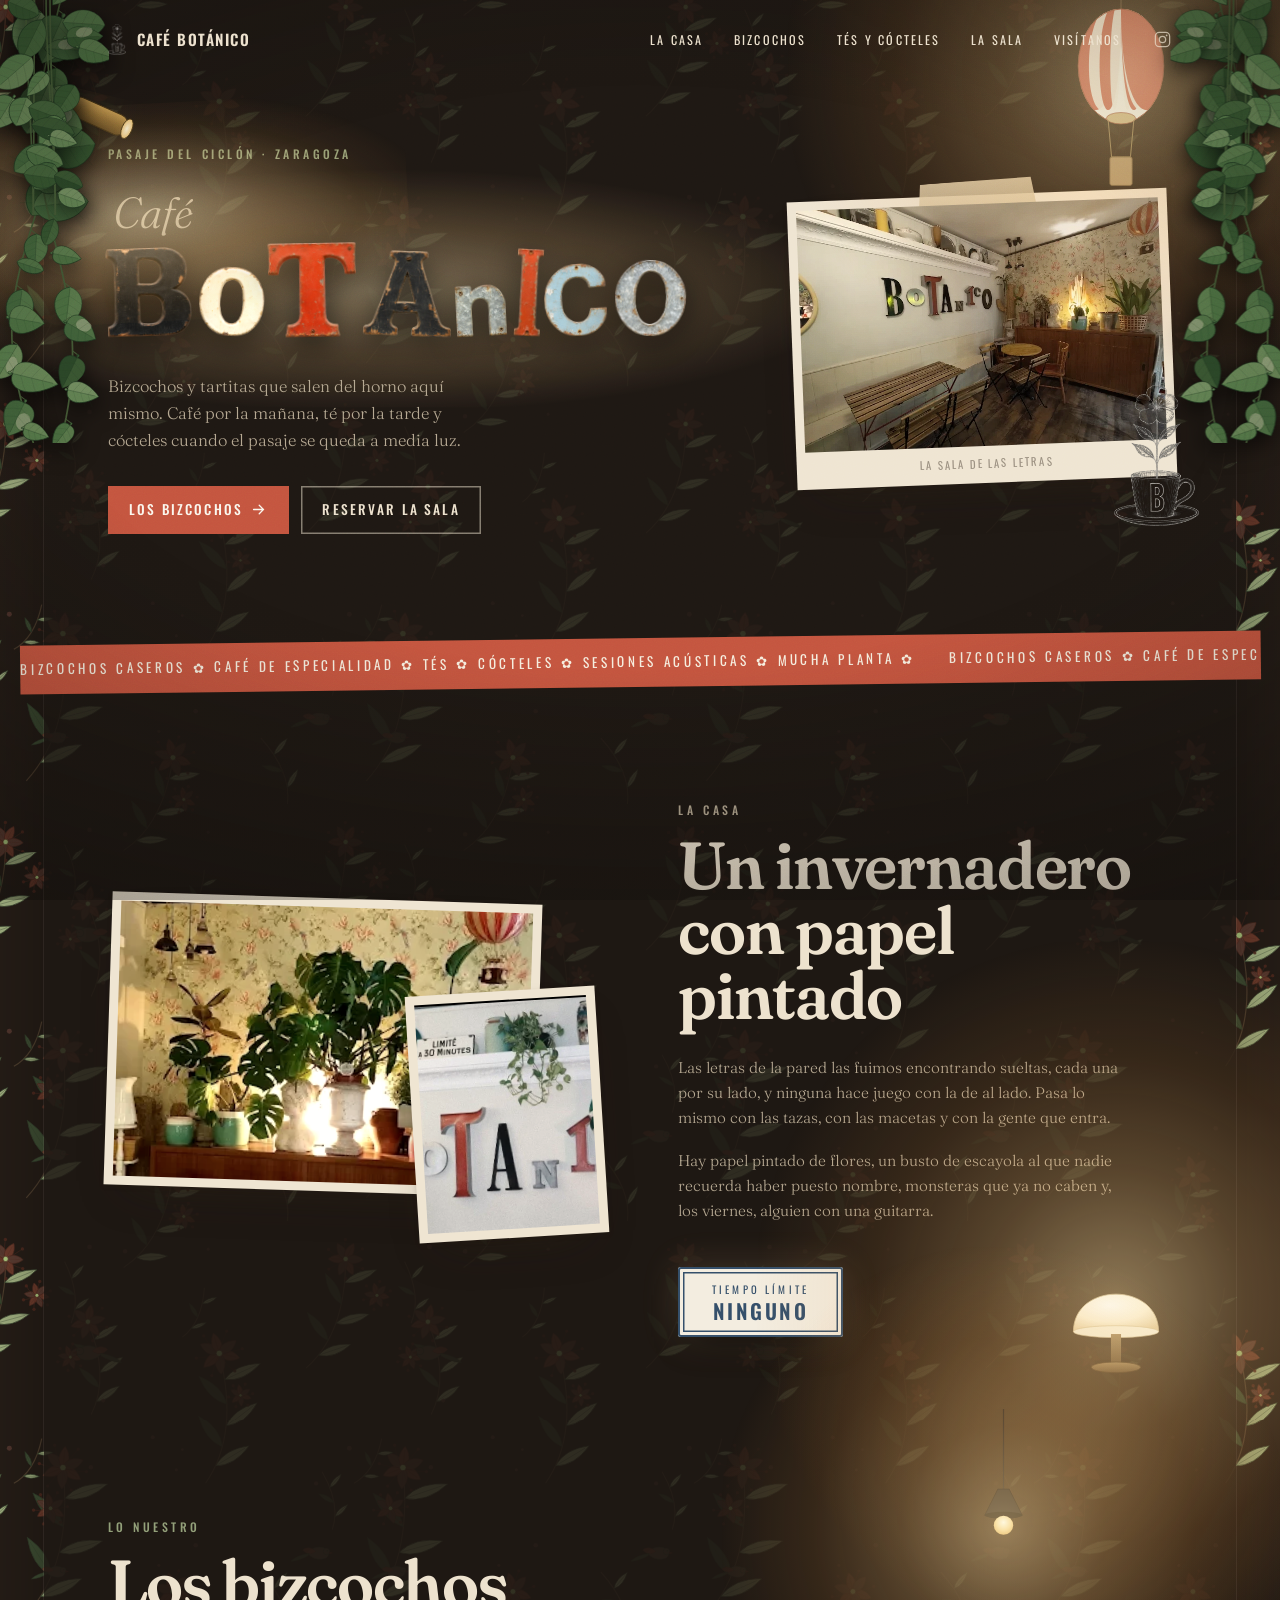
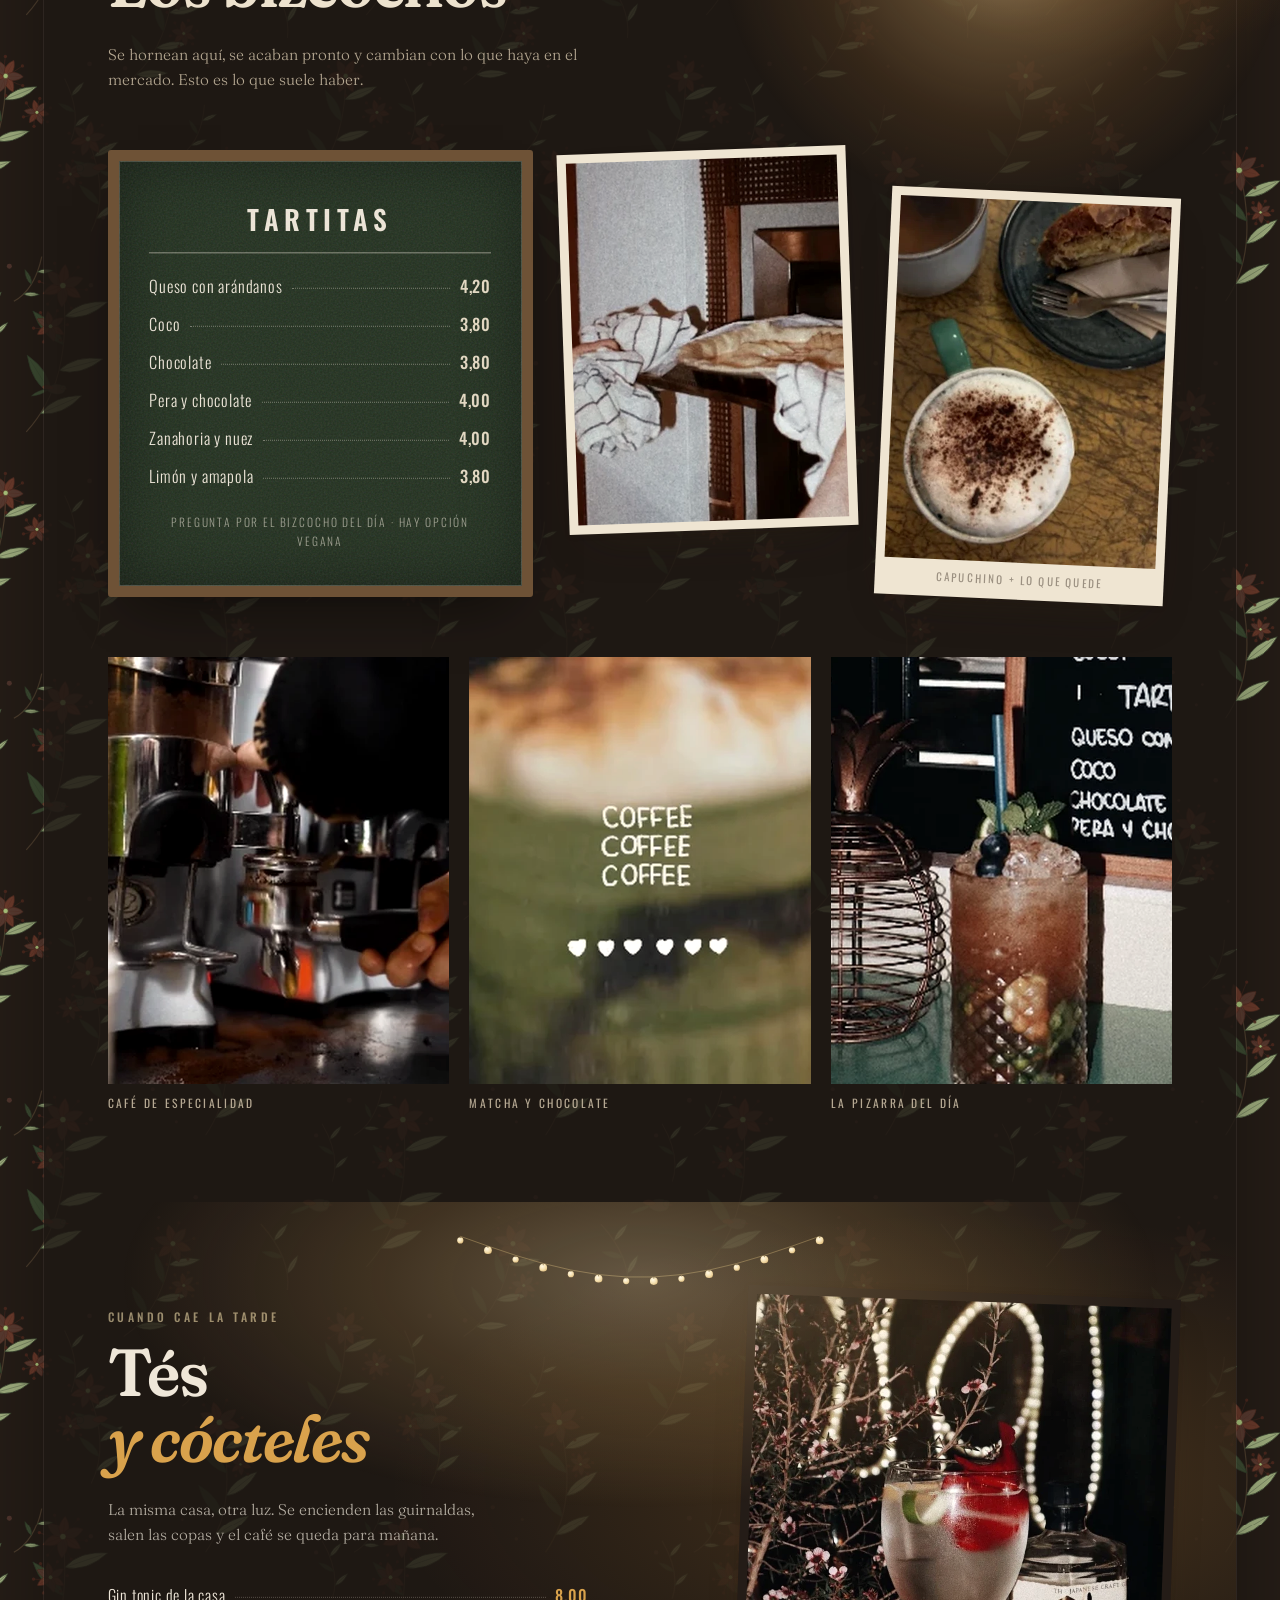
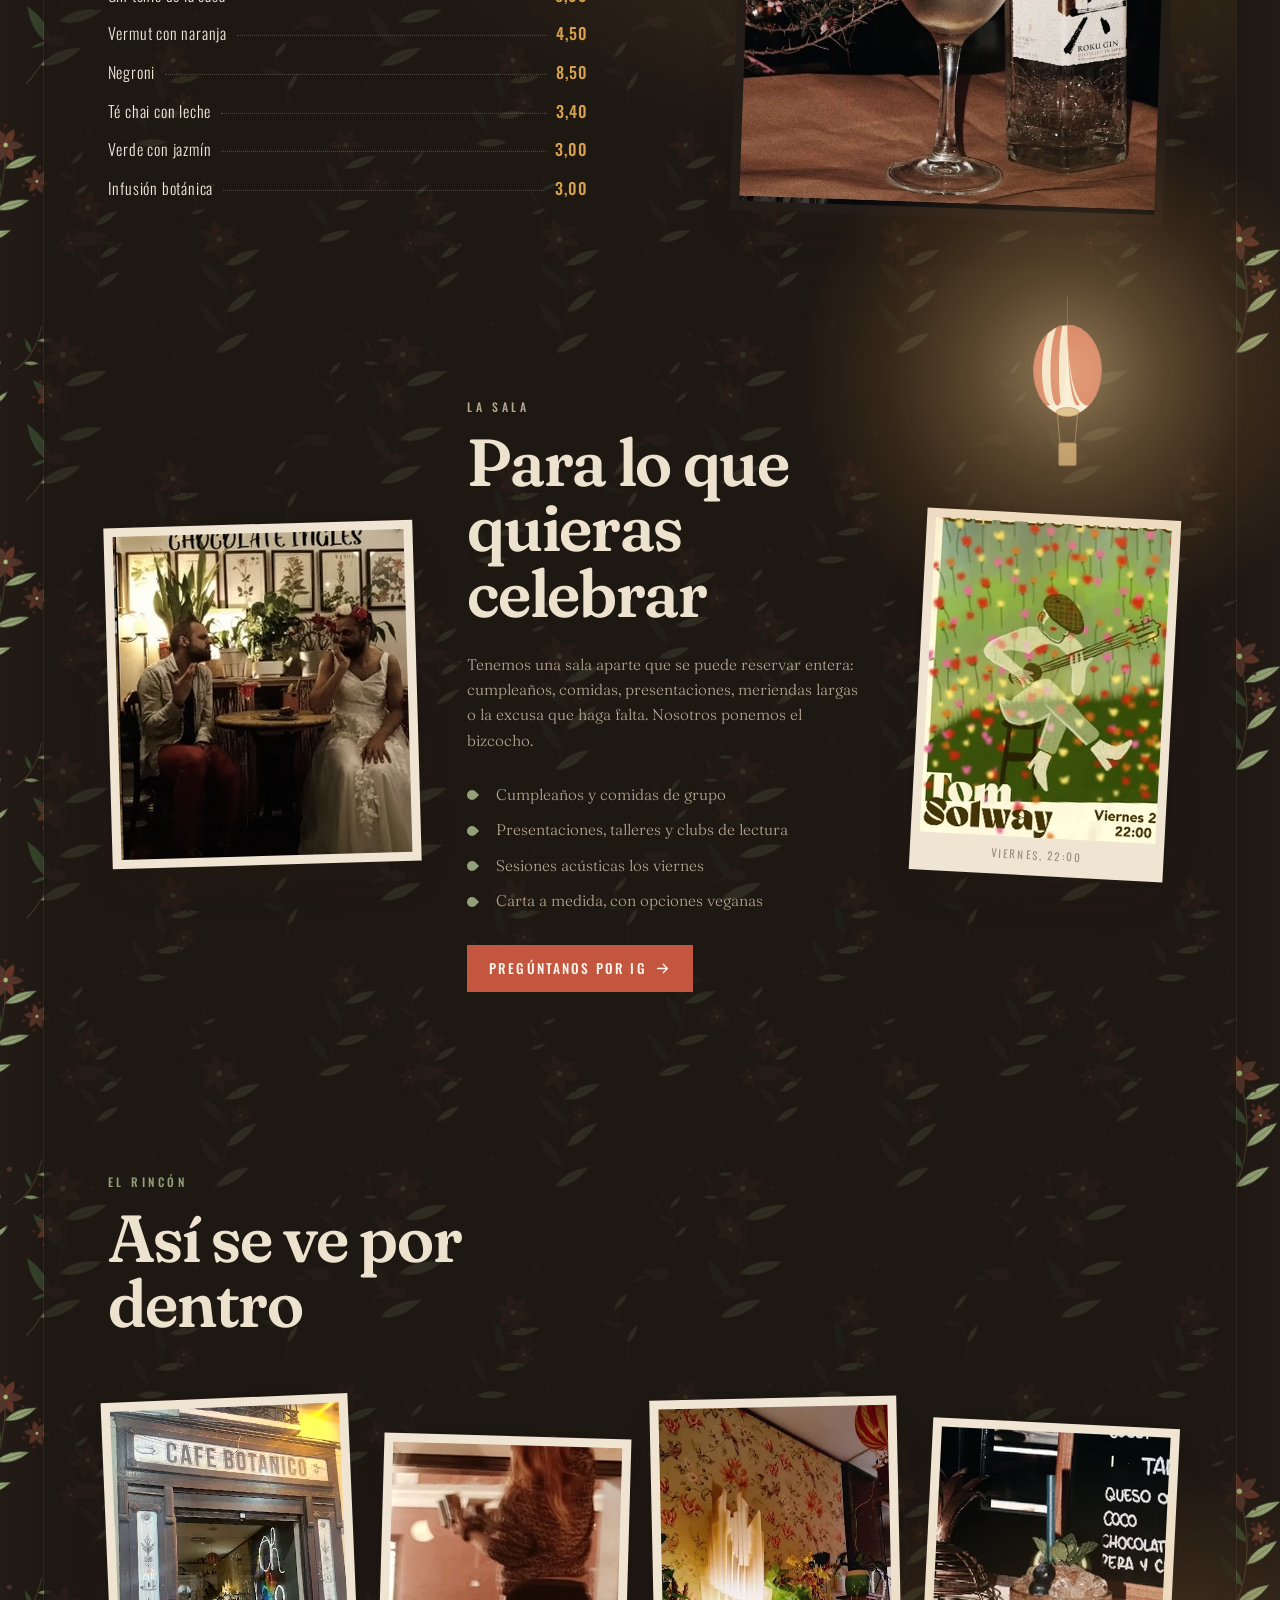
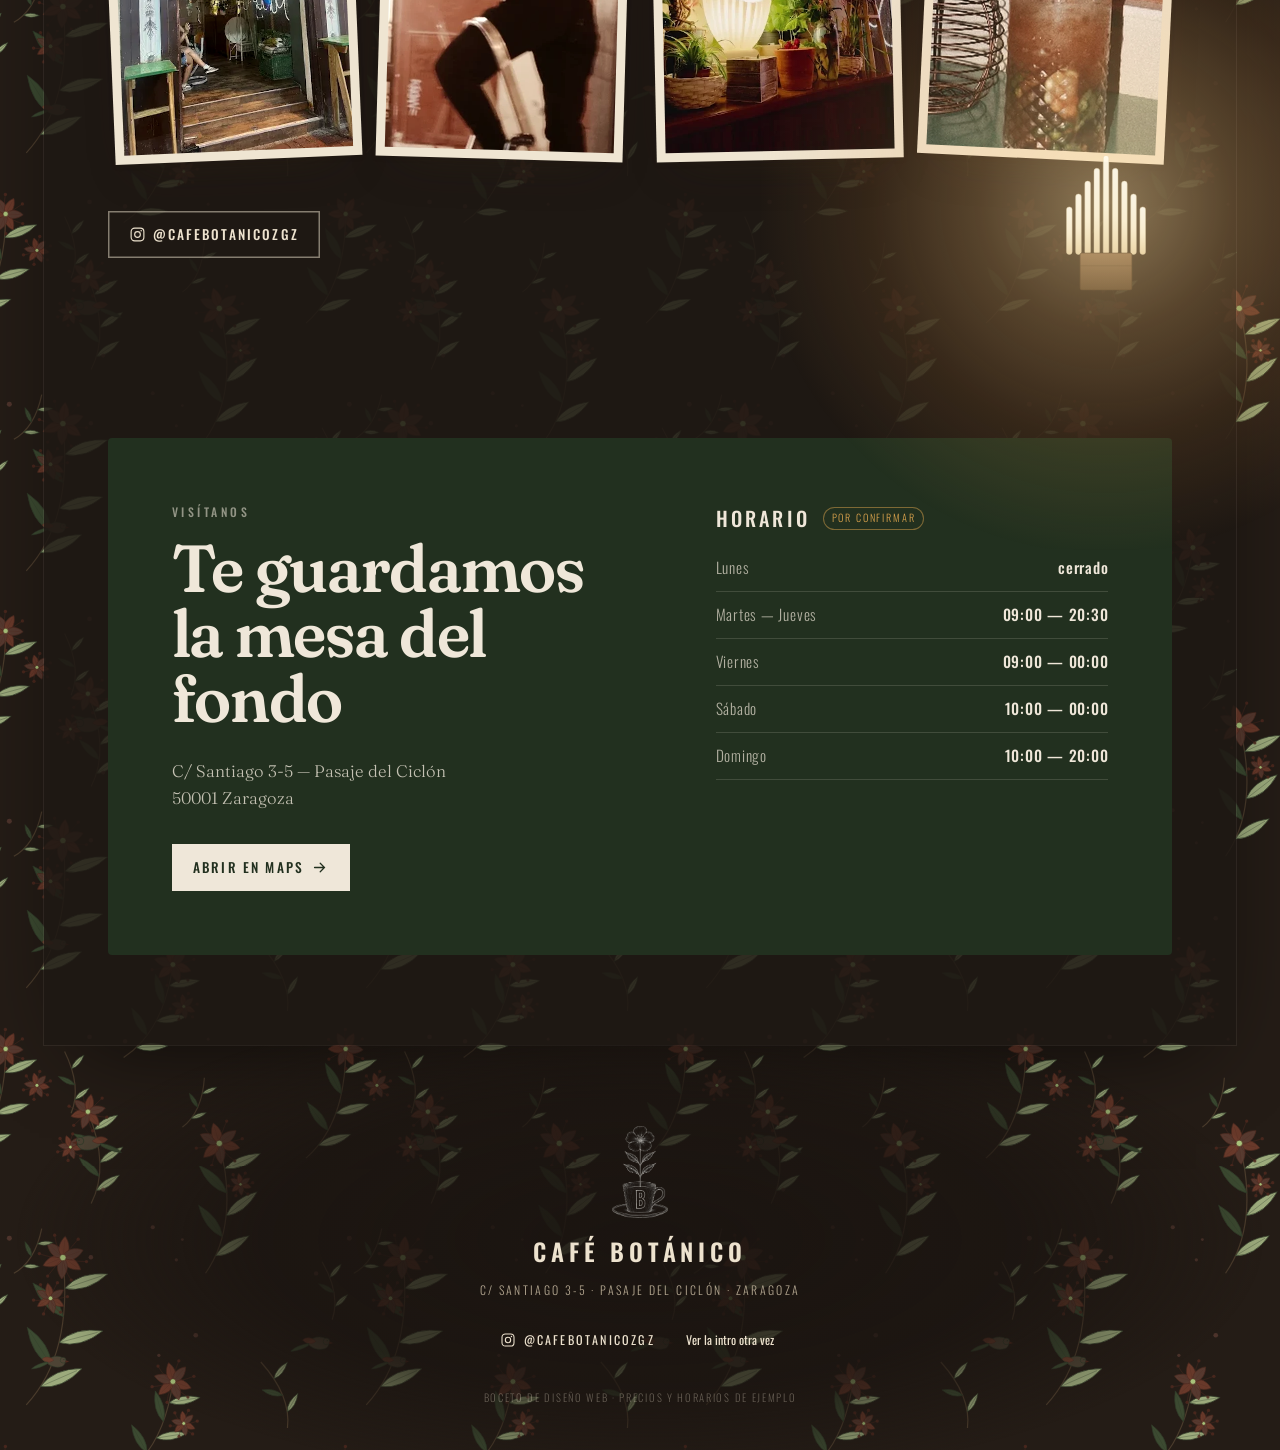
==== commit 151ea39e: "Enfocar el titular y variar las lámparas Entra un foco de cuadro de latón en el margen del hero, con" ====
--- a/index.html
+++ b/index.html
@@ -32,8 +32,8 @@
 </div>
 
 <!-- ═══════════ ENREDADERAS ═══════════ -->
-<div class="rama rama--izq" aria-hidden="true"><i class="rama__tallo"></i><i class="rama__mata"></i><i class="rama__cola"></i></div>
-<div class="rama rama--der" aria-hidden="true"><i class="rama__tallo"></i><i class="rama__mata"></i><i class="rama__cola"></i></div>
+<div class="rama rama--izq" aria-hidden="true"><i class="rama__tallo"></i><i class="rama__mata"></i></div>
+<div class="rama rama--der" aria-hidden="true"><i class="rama__tallo"></i><i class="rama__mata"></i></div>
 
 <!-- ═══════════ HEADER ═══════════ -->
 <header class="hdr" id="hdr">
@@ -59,6 +59,7 @@
 <!-- ═══════════ HERO ═══════════ -->
 <section class="hero">
   <i class="lampara lampara--farol" aria-hidden="true"></i>
+  <i class="lampara lampara--foco" aria-hidden="true"></i>
   <div class="hero__txt">
     <p class="kicker rv">Pasaje del Ciclón · Zaragoza</p>
     <p class="hero__cafe rv">Café</p>
@@ -98,7 +99,7 @@
 
 <!-- ═══════════ LA CASA ═══════════ -->
 <section class="sec casa" id="casa">
-  <i class="lampara lampara--deco" aria-hidden="true"></i>
+  <i class="lampara lampara--tulipa" aria-hidden="true"></i>
   <div class="casa__pics">
     <figure class="print rv" style="--rot:1.8deg">
       <img src="assets/img/rincon.webp" alt="Rincón del café: una monstera enorme sobre el aparador, con el papel pintado de flores y pájaros detrás" width="312" height="510">
@@ -160,6 +161,7 @@
 
 <!-- ═══════════ NOCHE ═══════════ -->
 <section class="noche" id="noche">
+  <i class="lampara lampara--guirnalda" aria-hidden="true"></i>
   <div class="noche__in">
     <div class="noche__txt">
       <p class="kicker rv">Cuando cae la tarde</p>
@@ -182,7 +184,7 @@
 
 <!-- ═══════════ LA SALA ═══════════ -->
 <section class="sec sala" id="sala">
-  <i class="lampara lampara--bomb2" aria-hidden="true"></i>
+  <i class="lampara lampara--farol2" aria-hidden="true"></i>
   <figure class="print rv" style="--rot:-1.6deg">
     <img src="assets/img/pareja.webp" alt="Dos personas celebrando en el café, entre láminas botánicas enmarcadas">
   </figure>
@@ -206,7 +208,7 @@
 
 <!-- ═══════════ MURO ═══════════ -->
 <section class="sec muro">
-  <i class="lampara lampara--farol2" aria-hidden="true"></i>
+  <i class="lampara lampara--deco" aria-hidden="true"></i>
   <header class="head rv">
     <p class="kicker">El rincón</p>
     <h2>Así se ve por dentro</h2>
--- a/assets/css/style.css
+++ b/assets/css/style.css
@@ -379,8 +379,6 @@
   background-image:url(../img/rama-tramo.svg);
   background-repeat:repeat-y;
   background-size:100% auto;
-  -webkit-mask-image:linear-gradient(to bottom,#000 calc(100% - 150px),transparent calc(100% - 56px));
-          mask-image:linear-gradient(to bottom,#000 calc(100% - 150px),transparent calc(100% - 56px));
 }
 /* la mata de arriba */
 .rama__mata{
@@ -389,11 +387,7 @@
   background-size:100% 100%;
 }
 /* la punta, que acaba dentro del pie */
-.rama__cola{
-  bottom:0;height:calc(var(--rw) * 240 / 170);
-  background-image:url(../img/rama-cola.svg);
-  background-size:100% 100%;
-}
+
 
 /* ══════════ REVELADO ══════════ */
 .rv{opacity:0;transform:translateY(22px);
@@ -597,3 +591,70 @@
   .lampara--bomb,.lampara--bomb2,.lampara--farol2{display:none}
   .lampara--deco{right:auto;left:clamp(6px,4vw,40px)}
 }
+
+/* ── el foco que apunta directo a BOTÁNICO ── */
+.lampara--foco{
+  top:clamp(70px,8.8vh,124px);left:clamp(-34px,-1.4vw,-10px);
+  width:clamp(92px,9.6vw,154px);height:clamp(76px,7.9vw,127px);
+  background-image:url(../img/foco.svg);
+  z-index:5;
+}
+/* el haz: un trapecio que baja desde la boca de la pantalla */
+.lampara--foco::before{
+  content:'';
+  left:auto;top:auto;transform:none;
+  right:-6%;bottom:-46%;
+  width:clamp(300px,36vw,660px);height:clamp(150px,18vw,330px);
+  background:linear-gradient(104deg,
+    rgba(255,230,180,.46) 0%,
+    rgba(255,208,140,.20) 46%,
+    rgba(240,180,96,.06) 74%,
+    transparent 92%);
+  clip-path:polygon(0 0, 100% 48%, 100% 100%, 0 26%);
+  filter:blur(9px);
+  mix-blend-mode:screen;
+}
+/* el charco que cae sobre las letras */
+.lampara--foco::after{
+  content:'';position:absolute;pointer-events:none;
+  left:92%;top:132%;
+  width:clamp(340px,42vw,760px);height:clamp(150px,17vw,310px);
+  transform:translate(-50%,-50%) rotate(-3deg);
+  background:radial-gradient(ellipse at center,
+    rgba(255,230,180,.52) 0%,
+    rgba(255,206,136,.26) 34%,
+    rgba(232,168,80,.09) 58%,
+    transparent 78%);
+  mix-blend-mode:screen;
+}
+/* bajo el foco, las letras se leen mucho mejor */
+.word .l{filter:drop-shadow(0 9px 16px rgba(0,0,0,.65)) brightness(1.16) contrast(1.04)}
+.word::before{
+  background:radial-gradient(ellipse at 48% 52%,
+    rgba(255,226,172,.42) 0%, rgba(255,204,132,.2) 36%, transparent 68%);
+}
+
+/* ── lámpara de opalina, en La casa ── */
+.lampara--tulipa{
+  bottom:clamp(8px,3.4vw,48px);right:clamp(8px,5vw,118px);
+  width:clamp(78px,8.8vw,166px);height:clamp(82px,9.3vw,175px);
+  background-image:url(../img/tulipa.svg);background-position:bottom center;
+  --ly:30%;--lz:clamp(460px,56vw,1060px);
+}
+/* ── guirnalda de bolitas, cruzando el bloque de noche ── */
+.lampara--guirnalda{
+  top:clamp(6px,2vw,30px);left:6%;right:6%;width:auto;
+  height:clamp(48px,7vw,130px);
+  background-image:url(../img/guirnalda.svg);background-size:100% 100%;
+  --ly:58%;--lz:clamp(520px,64vw,1180px);
+}
+.lampara--guirnalda::before{
+  width:100%;height:clamp(300px,36vw,680px);
+  background:radial-gradient(ellipse at center,
+    rgba(255,224,168,.32) 0%, rgba(250,196,116,.16) 34%, transparent 70%);
+}
+
+@media (max-width:980px){
+  .lampara--foco{display:none}
+  .lampara--tulipa{right:auto;left:clamp(6px,4vw,40px)}
+}
